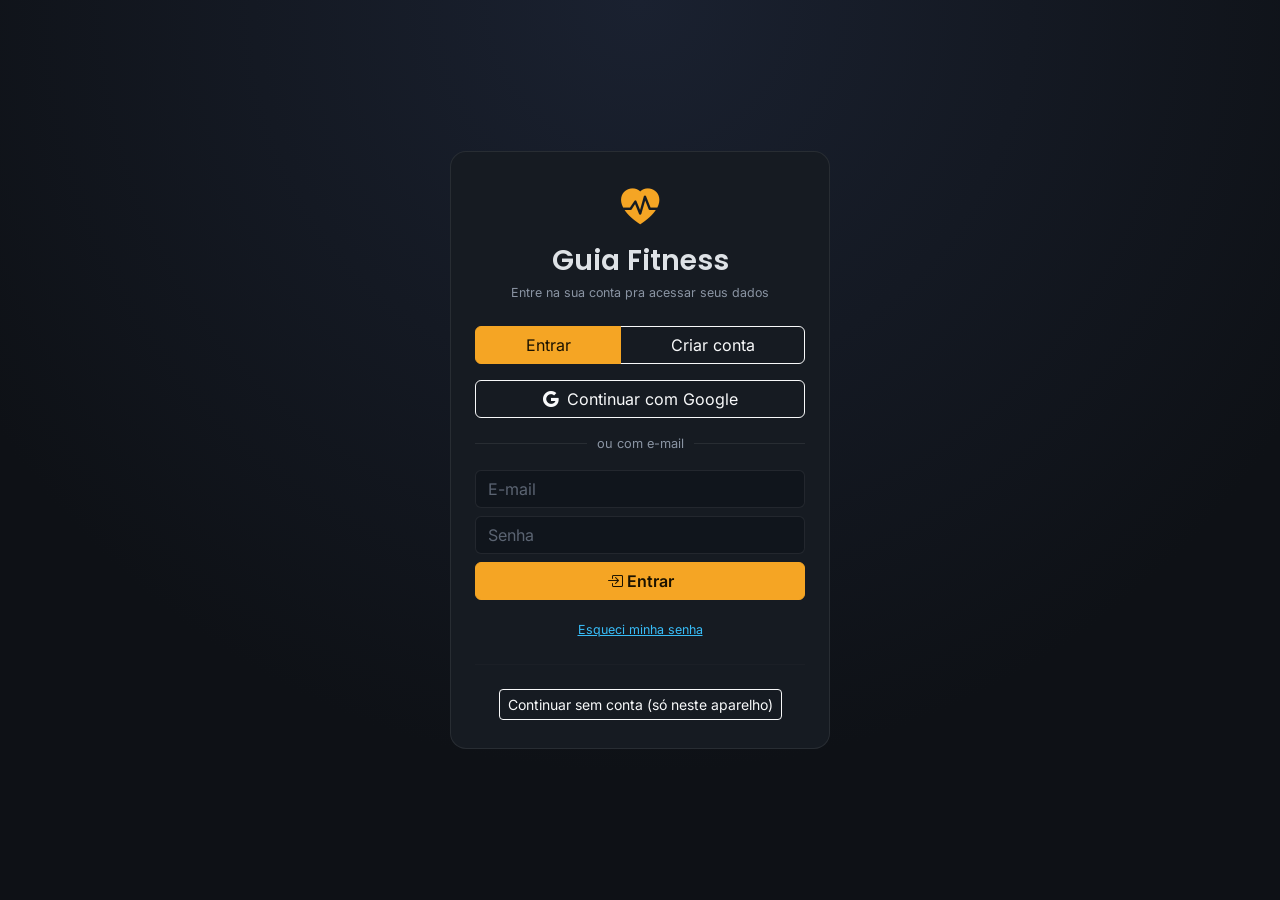
==== index.html @ 59a3495d "update" ====
<!DOCTYPE html>
<html lang="pt-BR" data-bs-theme="dark">
<head>
<meta charset="UTF-8">
<meta name="viewport" content="width=device-width, initial-scale=1.0">
<title>Guia Fitness</title>

<!-- PWA: permite instalar como app no celular (Adicionar à Tela de Início) -->
<link rel="manifest" href="[data-uri]">
<link rel="icon" href="[data-uri]">
<link rel="apple-touch-icon" href="[data-uri]">
<meta name="theme-color" content="#0E1116">
<meta name="apple-mobile-web-app-capable" content="yes">
<meta name="mobile-web-app-capable" content="yes">
<meta name="apple-mobile-web-app-status-bar-style" content="black-translucent">
<meta name="apple-mobile-web-app-title" content="Guia Fitness">

<link href="css/bootstrap.min.css" rel="stylesheet">
<link href="css/bootstrap-icons.min.css" rel="stylesheet">
<link href="css/fonts.css" rel="stylesheet">

<style>
  :root{
    --accent: #F5A524;
    --accent-2: #22C55E;
    --accent-3: #38BDF8;
    --accent-4: #C084FC;
    --bg-deep: #0E1116;
    --bg-panel: #161B22;
    --bg-card: #1B222B;
    --line: rgba(255,255,255,0.08);
  }
  body{
    background:
      radial-gradient(ellipse 900px 500px at 15% -10%, rgba(245,165,36,0.10), transparent 60%),
      radial-gradient(ellipse 900px 500px at 100% 0%, rgba(56,189,248,0.08), transparent 55%),
      var(--bg-deep);
    font-family:'Inter', system-ui, sans-serif;
    min-height:100vh;
    padding-bottom:60px;
  }
  h1,h2,h3,h4,.brand,.stat-num{
    font-family:'Poppins', system-ui, sans-serif;
  }
  .navbar-fit{
    background:rgba(14,17,22,0.85);
    backdrop-filter:blur(10px);
    border-bottom:1px solid var(--line);
  }
  .brand{
    font-weight:800;
    letter-spacing:0.3px;
    font-size:1.25rem;
  }
  .brand .bi{ color:var(--accent); }
  .greet{
    font-size:0.85rem;
    color:#9aa4b2;
  }
  .greet strong{ color:#fff; }
  .navbar-tools .btn{ font-size:0.78rem; padding:6px 10px; }

  .nav-pills .nav-link{
    color:#9aa4b2;
    font-weight:600;
    font-size:0.9rem;
    border-radius:10px;
    padding:10px 16px;
    display:flex;
    align-items:center;
    gap:8px;
  }
  .nav-pills .nav-link .bi{ font-size:1.05rem; }
  .nav-pills .nav-link.active{
    background:var(--accent);
    color:#1a1200;
  }
  .nav-pills{ gap:6px; flex-wrap:nowrap; overflow-x:auto; }

  #mainMenu{
    background:var(--bg-panel);
    border-right:1px solid var(--line);
    width:260px;
  }
  #mainMenu .nav-pills{ flex-wrap:wrap; overflow-x:visible; }
  #mainMenu .offcanvas-title{ font-family:'Poppins', system-ui, sans-serif; }

  .menu-toggle-btn{
    border-radius:10px;
    font-weight:600;
    transition:background 0.15s ease, border-color 0.15s ease;
  }
  .menu-toggle-btn:hover, .menu-toggle-btn:focus{
    background:rgba(245,165,36,0.12);
    border-color:var(--accent);
    color:var(--accent);
  }
  .menu-toggle-btn #menuToggleLabel{
    font-family:'Poppins', system-ui, sans-serif;
  }

  .panel{
    background:var(--bg-panel);
    border:1px solid var(--line);
    border-radius:16px;
    padding:24px;
  }
  .stat-card{
    background:var(--bg-card);
    border:1px solid var(--line);
    border-radius:14px;
    padding:18px;
    height:100%;
  }
  .stat-label{
    font-size:0.72rem;
    text-transform:uppercase;
    letter-spacing:0.08em;
    color:#8a94a3;
    margin-bottom:6px;
  }
  .stat-num{
    font-size:1.9rem;
    font-weight:800;
    line-height:1;
  }
  .stat-sub{
    font-size:0.78rem;
    color:#8a94a3;
    margin-top:6px;
  }
  .accent-1{ color:var(--accent); }
  .accent-2{ color:var(--accent-2); }
  .accent-3{ color:var(--accent-3); }
  .accent-4{ color:var(--accent-4); }

  .form-control, .form-select{
    background:#10151c;
    border:1px solid var(--line);
    color:#fff;
  }
  .form-control:focus, .form-select:focus{
    background:#10151c;
    color:#fff;
    border-color:var(--accent);
    box-shadow:0 0 0 0.2rem rgba(245,165,36,0.18);
  }
  .form-control::placeholder{ color:#5b6472; }
  .form-label{ font-size:0.82rem; color:#b8c0cc; font-weight:600; }

  .btn-accent{
    background:var(--accent);
    border-color:var(--accent);
    color:#1a1200;
    font-weight:700;
  }
  .btn-accent:hover{ background:#e0961c; border-color:#e0961c; color:#1a1200; }

  .ex-item{
    background:var(--bg-card);
    border:1px solid var(--line);
    border-radius:12px;
    padding:14px 16px;
    margin-bottom:10px;
    display:flex;
    align-items:center;
    gap:14px;
    flex-wrap:wrap;
  }
  .ex-item.status-feito{ border-color: rgba(34,197,94,0.5); }
  .ex-item.status-pulado{ opacity:0.55; }
  .ex-item .ex-name{ font-weight:700; }
  .ex-item .ex-name.done{ text-decoration:line-through; color:#8a94a3; }
  .ex-badges .badge{ font-weight:600; margin-right:4px; }
  .ex-actions .btn{ padding:5px 9px; font-size:0.85rem; }
  .drag-handle{
    cursor:grab;
    color:#5b6472;
    font-size:1.2rem;
    padding:4px 6px;
    touch-action:none;
  }
  .drag-handle:active{ cursor:grabbing; }
  .ex-item.sortable-ghost{ opacity:0.35; }
  .ex-item.sortable-chosen{ border-color:var(--accent-3); }

  .badge-series{ background:rgba(255,255,255,0.08); color:#e5e9ef; border:1px solid rgba(255,255,255,0.15); }
  .badge-met{ background:rgba(245,165,36,0.18); color:var(--accent); border:1px solid rgba(245,165,36,0.4); }
  .badge-rest{ background:rgba(56,189,248,0.14); color:var(--accent-3); border:1px solid rgba(56,189,248,0.35); }
  .badge-dur{ background:rgba(148,163,184,0.14); color:#cbd5e1; border:1px solid rgba(148,163,184,0.3); }
  .badge-kcal{ background:rgba(192,132,252,0.14); color:var(--accent-4); border:1px solid rgba(192,132,252,0.35); }

  .water-glass{
    width:34px; height:44px;
    border:2px solid rgba(56,189,248,0.5);
    border-radius:0 0 8px 8px;
    display:inline-flex;
    align-items:flex-end;
    overflow:hidden;
    margin:3px;
    background:rgba(56,189,248,0.05);
  }
  .water-glass.filled{ background: var(--accent-3); border-color: var(--accent-3); }

  .empty-state{
    text-align:center;
    padding:36px 12px;
    color:#6b7480;
    border:1px dashed var(--line);
    border-radius:12px;
  }
  .empty-state .bi{ font-size:1.8rem; display:block; margin-bottom:8px; }

  #toast-area{ position:fixed; bottom:18px; right:18px; z-index:1080; }

  .day-tabs{ gap:6px; flex-wrap:wrap; }
  .day-tab-btn{
    font-family:'Inter', sans-serif;
    font-size:0.82rem;
    font-weight:600;
    color:#9aa4b2;
    background:var(--bg-card);
    border:1px solid var(--line);
    border-radius:10px;
    padding:8px 14px;
    cursor:pointer;
  }
  .day-tab-btn.active{
    background:var(--accent-3);
    border-color:var(--accent-3);
    color:#04202c;
  }
  .day-tab-btn.is-today:not(.active){
    border-color:var(--accent);
    color:var(--accent);
  }
  .today-banner{
    background:linear-gradient(90deg, rgba(245,165,36,0.14), rgba(56,189,248,0.08));
    border:1px solid rgba(245,165,36,0.35);
    border-radius:14px;
    padding:16px 20px;
    margin-bottom:20px;
  }

  .meal-card{
    background:var(--bg-card);
    border:1px solid var(--line);
    border-radius:14px;
    padding:16px 18px;
    margin-bottom:16px;
  }
  .meal-card h6{ font-weight:700; display:flex; align-items:center; gap:8px; }
  .food-row{
    display:flex;
    align-items:center;
    gap:10px;
    padding:8px 0;
    border-bottom:1px dashed var(--line);
  }
  .food-row:last-child{ border-bottom:none; }
  .food-row .food-name{ font-weight:600; }
  .food-row .food-name.done{ text-decoration:line-through; color:#8a94a3; }
  .food-row .form-check-input{ width:1.2em; height:1.2em; }

  .ia-item-row{
    display:flex;
    align-items:center;
    gap:8px;
    padding:8px 0;
    border-bottom:1px dashed var(--line);
    flex-wrap:wrap;
  }
  .ia-item-row:last-child{ border-bottom:none; }
  .ia-item-row .form-control{ font-size:0.85rem; }

  #restModal .modal-content{
    background:var(--bg-panel);
    border:1px solid var(--line);
    color:#fff;
  }
  .rest-count{
    font-family:'Poppins', sans-serif;
    font-weight:800;
    font-size:4rem;
    color:var(--accent-3);
    line-height:1;
  }
  .rest-ring-wrap{ position:relative; width:180px; height:180px; margin:0 auto; }

  ::-webkit-scrollbar{ height:6px; width:6px; }
  ::-webkit-scrollbar-thumb{ background:#333c47; border-radius:3px; }

  @media (max-width:576px){
    .stat-num{ font-size:1.5rem; }
    .panel{ padding:16px; }
    .rest-count{ font-size:3rem; }
    .greet{ font-size:0.78rem; }
    .navbar-tools .btn{ padding:6px 8px; }
    .food-row{ flex-wrap:wrap; }
    .food-row .badge{ order:3; }
    #inpProtocolo{ font-size:0.9rem; }
  }

  .auth-screen{
    position:fixed;
    inset:0;
    z-index:2000;
    background:radial-gradient(circle at 50% 0%, #1a2130 0%, var(--bg-deep) 70%);
    display:flex;
    align-items:center;
    justify-content:center;
    padding:20px;
    overflow-y:auto;
  }
  .auth-card{
    width:100%;
    max-width:380px;
    background:var(--bg-panel);
    border:1px solid var(--line);
    border-radius:16px;
    padding:28px 24px;
  }
  .auth-logo{
    font-size:2.4rem;
    color:var(--accent);
    margin-bottom:6px;
  }
  .auth-divider{
    display:flex;
    align-items:center;
    text-align:center;
    color:#8a94a3;
    font-size:0.8rem;
  }
  .auth-divider::before, .auth-divider::after{
    content:"";
    flex:1;
    border-bottom:1px solid var(--line);
  }
  .auth-divider span{ padding:0 10px; }
  #authTabLogin.active, #authTabCadastro.active{
    background:var(--accent);
    border-color:var(--accent);
    color:#1a1200;
  }

  .bottom-nav{
    position:fixed;
    left:0; right:0; bottom:0;
    z-index:1900;
    display:flex;
    background:var(--bg-panel);
    border-top:1px solid var(--line);
    padding:8px 4px calc(16px + env(safe-area-inset-bottom));
    pointer-events:auto;
  }
  .bottom-nav-btn{
    flex:1;
    display:flex;
    flex-direction:column;
    align-items:center;
    gap:2px;
    background:none;
    border:none;
    color:#8a94a3;
    font-size:0.68rem;
    padding:8px 2px;
    border-radius:10px;
    touch-action:manipulation;
    -webkit-tap-highlight-color:rgba(245,165,36,0.3);
    min-height:44px;
  }
  .bottom-nav-btn i{ font-size:1.25rem; }
  .bottom-nav-btn.active{ color:var(--accent); }
  body{ padding-bottom:0; }
  @media (max-width:767.98px){
    body{ padding-bottom:78px; }
  }

  .dash-clickable{ transition:transform 0.1s ease, border-color 0.15s ease; }
  .dash-clickable:hover, .dash-clickable:active{
    border-color:var(--accent);
    transform:translateY(-2px);
  }
</style>
</head>
<body>

<!-- TELA DE LOGIN / CADASTRO -->
<div id="authScreen" class="auth-screen d-none">
  <div class="auth-card">
    <div class="text-center mb-4">
      <div class="auth-logo"><i class="bi bi-heart-pulse-fill"></i></div>
      <h3 class="mb-0">Guia Fitness</h3>
      <div class="stat-sub" id="authSubtitle">Entre na sua conta pra acessar seus dados</div>
    </div>

    <div class="btn-group w-100 mb-3" role="group">
      <button type="button" class="btn btn-outline-light active" id="authTabLogin">Entrar</button>
      <button type="button" class="btn btn-outline-light" id="authTabCadastro">Criar conta</button>
    </div>

    <button class="btn btn-outline-light w-100 mb-3 d-flex align-items-center justify-content-center gap-2" id="authGoogleBtn">
      <i class="bi bi-google"></i> Continuar com Google
    </button>
    <div class="auth-divider mb-3"><span>ou com e-mail</span></div>

    <form id="authForm">
      <div class="mb-2">
        <input type="email" class="form-control" id="authEmail" placeholder="E-mail" required autocomplete="email">
      </div>
      <div class="mb-2">
        <input type="password" class="form-control" id="authSenha" placeholder="Senha" required autocomplete="current-password" minlength="6">
      </div>
      <div class="mb-2 d-none" id="authConfirmarSenhaBox">
        <input type="password" class="form-control" id="authSenhaConfirmar" placeholder="Confirmar senha" autocomplete="new-password" minlength="6">
      </div>
      <div id="authError" class="text-danger stat-sub mb-2 d-none"></div>
      <button type="submit" class="btn btn-accent w-100" id="authSubmitBtn"><i class="bi bi-box-arrow-in-right"></i> Entrar</button>
    </form>
    <div class="text-center mt-3">
      <a href="#" id="authEsqueciSenha" class="stat-sub accent-3">Esqueci minha senha</a>
    </div>

    <hr style="border-color:var(--line);" class="my-4">
    <div class="text-center">
      <button class="btn btn-sm btn-outline-light" id="authContinuarSemConta">Continuar sem conta (só neste aparelho)</button>
    </div>
  </div>
</div>

<nav class="navbar navbar-fit sticky-top">
  <div class="container-fluid px-3 px-md-4 d-flex flex-wrap align-items-center gap-2">
    <button class="btn btn-sm btn-outline-light menu-toggle-btn d-flex align-items-center gap-2" type="button" data-bs-toggle="offcanvas" data-bs-target="#mainMenu" aria-controls="mainMenu" title="Abrir menu — trocar de seção">
      <i class="bi bi-list" style="font-size:1.2rem;"></i>
      <span id="menuToggleLabel">Início</span>
      <i class="bi bi-chevron-down" style="font-size:0.7rem;"></i>
    </button>
    <span class="brand"><i class="bi bi-heart-pulse-fill"></i> Guia Fitness</span>
    <span class="greet flex-grow-1" id="greetBox">defina seu nome na aba Perfil</span>
    <div class="navbar-tools d-flex gap-2">
      <button class="btn btn-sm btn-accent d-none" id="btnInstall" title="Instalar como app"><i class="bi bi-phone"></i> Instalar app</button>
    </div>
  </div>
</nav>

<div class="offcanvas offcanvas-start" tabindex="-1" id="mainMenu" aria-labelledby="mainMenuLabel">
  <div class="offcanvas-header">
    <h5 class="offcanvas-title" id="mainMenuLabel"><i class="bi bi-heart-pulse-fill"></i> Guia Fitness</h5>
    <button type="button" class="btn-close btn-close-white" data-bs-dismiss="offcanvas" aria-label="Fechar"></button>
  </div>
  <div class="offcanvas-body">
    <ul class="nav nav-pills flex-column gap-2" id="mainTabs" role="tablist">
      <li class="nav-item" role="presentation">
        <button class="nav-link active w-100 text-start" id="tab-inicio-btn" data-bs-toggle="pill" data-bs-target="#tab-inicio" type="button"><i class="bi bi-house-door-fill"></i> Início</button>
      </li>
      <li class="nav-item" role="presentation">
        <button class="nav-link w-100 text-start" id="tab-perfil-btn" data-bs-toggle="pill" data-bs-target="#tab-perfil" type="button"><i class="bi bi-person-circle"></i> Perfil</button>
      </li>
      <li class="nav-item" role="presentation">
        <button class="nav-link w-100 text-start" id="tab-peso-btn" data-bs-toggle="pill" data-bs-target="#tab-peso" type="button"><i class="bi bi-graph-up-arrow"></i> Peso &amp; IMC</button>
      </li>
      <li class="nav-item" role="presentation">
        <button class="nav-link w-100 text-start" id="tab-ex-btn" data-bs-toggle="pill" data-bs-target="#tab-ex" type="button"><i class="bi bi-lightning-charge-fill"></i> Exercícios</button>
      </li>
      <li class="nav-item" role="presentation">
        <button class="nav-link w-100 text-start" id="tab-biblioteca-btn" data-bs-toggle="pill" data-bs-target="#tab-biblioteca" type="button"><i class="bi bi-collection-play-fill"></i> Biblioteca</button>
      </li>
      <li class="nav-item" role="presentation">
        <button class="nav-link w-100 text-start" id="tab-dieta-btn" data-bs-toggle="pill" data-bs-target="#tab-dieta" type="button"><i class="bi bi-egg-fried"></i> Alimentação</button>
      </li>
      <li class="nav-item" role="presentation">
        <button class="nav-link w-100 text-start" id="tab-agua-btn" data-bs-toggle="pill" data-bs-target="#tab-agua" type="button"><i class="bi bi-droplet-fill"></i> Água</button>
      </li>
    </ul>
    <div id="offcanvasAuthFooter" class="mt-4 pt-3" style="border-top:1px solid var(--line);"></div>
  </div>
</div>

<div class="container py-4">

  <div class="tab-content">

    <!-- INÍCIO / DASHBOARD -->
    <div class="tab-pane fade show active" id="tab-inicio" role="tabpanel">
      <div class="panel mb-4">
        <h4 class="mb-1" id="dashGreeting">Bem-vindo!</h4>
        <div class="stat-sub" id="dashDateLabel"></div>
      </div>

      <div class="row g-3 mb-4">
        <div class="col-6 col-md-3">
          <div class="stat-card dash-clickable" data-goto="tab-ex-btn" style="cursor:pointer;">
            <div class="stat-label"><i class="bi bi-lightning-charge-fill"></i> Treino hoje</div>
            <div class="stat-num accent-1" id="dashTreinoNum">0/0</div>
            <div class="stat-sub" id="dashTreinoSub">sem treino hoje</div>
          </div>
        </div>
        <div class="col-6 col-md-3">
          <div class="stat-card dash-clickable" data-goto="tab-dieta-btn" style="cursor:pointer;">
            <div class="stat-label"><i class="bi bi-egg-fried"></i> Calorias</div>
            <div class="stat-num accent-2" id="dashKcalNum">0</div>
            <div class="stat-sub" id="dashKcalSub">de --</div>
          </div>
        </div>
        <div class="col-6 col-md-3">
          <div class="stat-card dash-clickable" data-goto="tab-agua-btn" style="cursor:pointer;">
            <div class="stat-label"><i class="bi bi-droplet-fill"></i> Água</div>
            <div class="stat-num accent-3" id="dashAguaNum">0</div>
            <div class="stat-sub" id="dashAguaSub">de -- ml</div>
          </div>
        </div>
        <div class="col-6 col-md-3">
          <div class="stat-card dash-clickable" data-goto="tab-peso-btn" style="cursor:pointer;">
            <div class="stat-label"><i class="bi bi-graph-up-arrow"></i> Peso atual</div>
            <div class="stat-num accent-4" id="dashPesoNum">--</div>
            <div class="stat-sub" id="dashPesoSub">sem registros</div>
          </div>
        </div>
      </div>

      <div class="panel mb-4">
        <div class="d-flex align-items-center gap-3">
          <div class="stat-num accent-1" id="dashStreakNum" style="font-size:2.6rem;"><i class="bi bi-fire"></i> 0</div>
          <div class="stat-sub" id="dashStreakSub">dias seguidos treinando</div>
        </div>
      </div>

      <div class="panel mb-4">
        <h5 class="mb-3"><i class="bi bi-graph-up accent-4"></i> Evolução do peso</h5>
        <div id="dashWeightChart"></div>
      </div>

      <div class="panel mb-4">
        <div class="d-flex justify-content-between align-items-center mb-3">
          <h5 class="mb-0"><i class="bi bi-list-check accent-3"></i> Treino de hoje</h5>
          <span class="stat-sub" id="dashTreinoDiaLabel"></span>
        </div>
        <div id="dashTreinoList"></div>
      </div>
    </div>

    <!-- PERFIL -->
    <div class="tab-pane fade" id="tab-perfil" role="tabpanel">
      <div class="panel">
        <h4 class="mb-3"><i class="bi bi-person-circle accent-1"></i> Meu perfil</h4>
        <form id="perfilForm" class="row g-3">
          <div class="col-md-6">
            <label class="form-label">Nome</label>
            <input type="text" class="form-control" id="inpNome" placeholder="Seu nome">
          </div>
          <div class="col-md-3">
            <label class="form-label">Altura (cm)</label>
            <input type="number" class="form-control" id="inpAltura" placeholder="Ex: 175" min="100" max="250">
          </div>
          <div class="col-md-3">
            <label class="form-label">Idade (opcional)</label>
            <input type="number" class="form-control" id="inpIdade" placeholder="Ex: 30" min="10" max="100">
          </div>
          <div class="col-12">
            <button type="submit" class="btn btn-accent"><i class="bi bi-check2"></i> Salvar perfil</button>
          </div>
        </form>
        <hr style="border-color:var(--line);" class="my-4">
        <div class="d-flex align-items-start gap-2">
          <i class="bi bi-info-circle accent-3 mt-1"></i>
          <div class="stat-sub mb-0">
            Seus dados agora ficam salvos no armazenamento local <strong>deste navegador/celular</strong>, sem depender do Claude — funciona mesmo offline. Importante: isso só funciona quando você abre o arquivo <strong>baixado</strong> diretamente (ou instalado na tela inicial) — dentro do preview do Claude o navegador bloqueia esse tipo de armazenamento. Também é por navegador/app: se limpar os dados do navegador, trocar de celular ou abrir em outro app, os dados não acompanham — <strong>entre com sua conta Google</strong> logo abaixo pra manter seus dados salvos com segurança e acessíveis em qualquer aparelho.
          </div>
        </div>
        <hr style="border-color:var(--line);" class="my-4">
        <h5 class="mb-2"><i class="bi bi-cloud-check accent-3"></i> Sincronização na nuvem (Google)</h5>
        <div class="stat-sub mb-3">Conecte sua conta Google pra salvar seus dados na nuvem e acessá-los de qualquer aparelho, automaticamente.</div>
        <div id="cloudConfigBox"></div>
      </div>
    </div>

    <!-- PESO & IMC -->
    <div class="tab-pane fade" id="tab-peso" role="tabpanel">
      <div class="row g-3 mb-4">
        <div class="col-6 col-md-3">
          <div class="stat-card">
            <div class="stat-label"><i class="bi bi-speedometer2"></i> Peso atual</div>
            <div class="stat-num accent-1" id="statPesoAtual">--</div>
            <div class="stat-sub">kg</div>
          </div>
        </div>
        <div class="col-6 col-md-3">
          <div class="stat-card">
            <div class="stat-label"><i class="bi bi-bar-chart-line"></i> Média semanal</div>
            <div class="stat-num accent-3" id="statMedia">--</div>
            <div class="stat-sub">kg (últimos 7 registros)</div>
          </div>
        </div>
        <div class="col-6 col-md-3">
          <div class="stat-card">
            <div class="stat-label"><i class="bi bi-rulers"></i> IMC</div>
            <div class="stat-num accent-2" id="statImc">--</div>
            <div class="stat-sub" id="statImcClass">cadastre altura e peso</div>
          </div>
        </div>
        <div class="col-6 col-md-3">
          <div class="stat-card">
            <div class="stat-label"><i class="bi bi-arrow-down-up"></i> Variação</div>
            <div class="stat-num" id="statVar">--</div>
            <div class="stat-sub">desde o 1º registro</div>
          </div>
        </div>
      </div>

      <div class="panel mb-4">
        <h5 class="mb-3"><i class="bi bi-plus-circle accent-1"></i> Registrar peso</h5>
        <form id="pesoForm" class="row g-3 align-items-end">
          <div class="col-md-4">
            <label class="form-label">Data</label>
            <input type="date" class="form-control" id="inpDataPeso">
          </div>
          <div class="col-md-4">
            <label class="form-label">Peso (kg)</label>
            <input type="number" step="0.1" class="form-control" id="inpPeso" placeholder="Ex: 78.5" min="20" max="300">
          </div>
          <div class="col-md-4">
            <button type="submit" class="btn btn-accent w-100"><i class="bi bi-check2"></i> Adicionar registro</button>
          </div>
        </form>
      </div>

      <div class="panel">
        <h5 class="mb-3"><i class="bi bi-list-ul accent-3"></i> Histórico de pesagens</h5>
        <div id="pesoList"></div>
      </div>
    </div>

    <!-- EXERCÍCIOS -->
    <div class="tab-pane fade" id="tab-ex" role="tabpanel">

      <div class="today-banner">
        <div class="d-flex justify-content-between align-items-center flex-wrap gap-2">
          <div>
            <div class="stat-label mb-1"><i class="bi bi-calendar-check accent-1"></i> Treino de hoje</div>
            <div class="stat-num" id="hojeDiaNome" style="font-size:1.4rem;">--</div>
          </div>
          <div class="row g-3 text-center">
            <div class="col-auto">
              <div class="stat-num accent-2" id="statFeitos" style="font-size:1.4rem;">0</div>
              <div class="stat-sub">feitos</div>
            </div>
            <div class="col-auto">
              <div class="stat-num" id="statPulados" style="font-size:1.4rem;">0</div>
              <div class="stat-sub">pulados</div>
            </div>
            <div class="col-auto">
              <div class="stat-num accent-1" id="statCalTotal" style="font-size:1.4rem;">0</div>
              <div class="stat-sub">kcal hoje</div>
            </div>
            <div class="col-auto">
              <div class="stat-num accent-3" id="statCalMedia" style="font-size:1.4rem;">0</div>
              <div class="stat-sub">média kcal</div>
            </div>
          </div>
        </div>
      </div>

      <div class="panel mb-4">
        <div class="d-flex justify-content-between align-items-center mb-3 flex-wrap gap-2">
          <h5 class="mb-0"><i class="bi bi-calendar-week accent-3"></i> Plano semanal</h5>
          <div class="day-tabs d-flex" id="dayTabs"></div>
        </div>

        <div class="stat-sub mb-3"><i class="bi bi-arrows-move"></i> arraste pelo ícone <i class="bi bi-grip-vertical"></i> para reordenar os exercícios</div>

        <div id="exList"></div>

        <button type="button" class="btn btn-accent w-100 mt-2" id="btnAbrirAddEx"><i class="bi bi-plus-lg"></i> Adicionar exercício</button>
      </div>
    </div>

    <!-- BIBLIOTECA DE EXERCÍCIOS -->
    <div class="tab-pane fade" id="tab-biblioteca" role="tabpanel">
      <div class="panel mb-4">
        <h5 class="mb-3"><i class="bi bi-play-circle-fill accent-3"></i> Exercícios do seu plano (com vídeo)</h5>
        <div class="row g-2 mb-3">
          <div class="col-md-6">
            <input type="text" class="form-control" id="inpBibliotecaBusca" placeholder="Buscar exercício por nome...">
          </div>
          <div class="col-md-6">
            <select class="form-select" id="inpBibliotecaCategoria">
              <option value="">Todas as categorias</option>
            </select>
          </div>
        </div>
        <div id="bibliotecaList"></div>
      </div>

      <div class="panel mb-4">
        <div class="d-flex justify-content-between align-items-center mb-2 flex-wrap gap-2">
          <h5 class="mb-0"><i class="bi bi-collection-play-fill accent-3"></i> Biblioteca completa</h5>
          <span class="stat-sub" id="exLibCountLabel"></span>
        </div>
        <div class="stat-sub mb-3">Mais de 800 exercícios (Free Exercise DB) — nomes traduzidos automaticamente, com imagens do movimento.</div>
        <div class="row g-2 mb-3">
          <div class="col-md-4">
            <input type="text" class="form-control" id="inpExLibBusca" placeholder="Buscar por nome...">
          </div>
          <div class="col-md-3">
            <select class="form-select" id="inpExLibMusculo"><option value="">Grupo muscular</option></select>
          </div>
          <div class="col-md-3">
            <select class="form-select" id="inpExLibEquipamento"><option value="">Equipamento</option></select>
          </div>
          <div class="col-md-2">
            <select class="form-select" id="inpExLibNivel"><option value="">Nível</option></select>
          </div>
        </div>
        <div id="exLibLoading" class="stat-sub"><i class="bi bi-hourglass-split"></i> Carregando biblioteca...</div>
        <div id="exLibGrid" class="row g-3"></div>
        <div class="text-center mt-3">
          <button class="btn btn-outline-light d-none" id="btnExLibCarregarMais">Carregar mais</button>
        </div>
      </div>
    </div>

    <!-- ALIMENTAÇÃO -->
    <div class="tab-pane fade" id="tab-dieta" role="tabpanel">

      <div class="row g-3 mb-4">
        <div class="col-6 col-md-3">
          <div class="stat-card">
            <div class="stat-label"><i class="bi bi-bullseye"></i> Meta diária</div>
            <div class="stat-num accent-1" id="statMetaKcal">--</div>
            <div class="stat-sub mb-2">kcal</div>
            <div class="d-flex gap-1">
              <input type="number" class="form-control form-control-sm" id="inpMetaKcal" placeholder="kcal" min="800" max="6000">
              <button class="btn btn-sm btn-accent" id="btnSalvarMeta" title="Salvar meta"><i class="bi bi-check2"></i></button>
            </div>
          </div>
        </div>
        <div class="col-6 col-md-3">
          <div class="stat-card">
            <div class="stat-label"><i class="bi bi-check2-circle"></i> Consumido</div>
            <div class="stat-num accent-2" id="statConsumidoKcal">0</div>
            <div class="stat-sub">kcal hoje</div>
          </div>
        </div>
        <div class="col-6 col-md-3">
          <div class="stat-card">
            <div class="stat-label"><i class="bi bi-dash-circle"></i> Restante</div>
            <div class="stat-num accent-3" id="statRestanteKcal">--</div>
            <div class="stat-sub">kcal</div>
          </div>
        </div>
        <div class="col-6 col-md-3">
          <div class="stat-card">
            <div class="stat-label"><i class="bi bi-pie-chart"></i> Progresso</div>
            <div class="stat-num accent-4" id="statPctKcal">0%</div>
            <div class="progress mt-2" style="height:8px;">
              <div class="progress-bar" id="dietaProgress" style="width:0%; background:var(--accent-4);"></div>
            </div>
          </div>
        </div>
      </div>

      <div class="panel mb-4">
        <div class="d-flex justify-content-between align-items-center mb-2">
          <h5 class="mb-0"><i class="bi bi-journal-text accent-4"></i> Meu protocolo alimentar</h5>
          <button class="btn btn-sm btn-accent" id="btnSalvarProtocolo"><i class="bi bi-check2"></i> Salvar</button>
        </div>
        <div class="stat-sub mb-2">cole aqui o protocolo completo que você segue — regras, horários, suplementos, observações — pra ter sempre à mão como guia</div>
        <textarea class="form-control" id="inpProtocolo" rows="6" placeholder="Ex: Jejum até 10h. Café: ovos + aveia. Almoço: proteína + carboidrato + salada à vontade. Suplementos: whey pós-treino, creatina 5g ao acordar. Evitar açúcar e frituras..."></textarea>
      </div>

      <div class="panel mb-4 d-flex justify-content-end">
        <button class="btn btn-outline-light btn-sm" id="btnResetDieta"><i class="bi bi-arrow-repeat"></i> Reiniciar consumo de hoje</button>
      </div>

      <div class="panel mb-4">
        <div class="d-flex justify-content-between align-items-center mb-2">
          <h5 class="mb-0"><i class="bi bi-stars accent-2"></i> Diga o que comeu</h5>
        </div>
        <div class="stat-sub mb-2">descreva em texto livre o que você comeu, e a IA estima os alimentos e calorias pra você</div>

        <div id="iaConfigBox" class="mb-3"></div>

        <div id="iaFormBox" class="d-none">
          <div class="row g-2 align-items-end mb-2">
            <div class="col-md-3">
              <label class="form-label">Refeição</label>
              <select class="form-select" id="inpIaRefeicao"></select>
            </div>
            <div class="col-md-7">
              <label class="form-label">O que você comeu?</label>
              <input type="text" class="form-control" id="inpIaDescricao" placeholder="Ex: 2 ovos mexidos, uma banana e um copo de leite">
            </div>
            <div class="col-md-2">
              <button class="btn btn-accent w-100" id="btnEstimarIA"><i class="bi bi-magic"></i> Estimar</button>
            </div>
          </div>
          <div id="iaLoading" class="stat-sub d-none"><i class="bi bi-hourglass-split"></i> Calculando com IA...</div>
          <div id="iaPreview" class="d-none">
            <div class="stat-sub mb-2"><i class="bi bi-info-circle"></i> Estimativa gerada por IA — os valores podem não ser exatos, revise antes de confirmar.</div>
            <div id="iaPreviewList" class="mb-2"></div>
            <div class="d-flex gap-2">
              <button class="btn btn-accent" id="btnConfirmarIA"><i class="bi bi-check2-all"></i> Adicionar itens</button>
              <button class="btn btn-outline-light" id="btnCancelarIA">Cancelar</button>
            </div>
          </div>
        </div>
      </div>

      <div class="panel mb-4">
        <h5 class="mb-3"><i class="bi bi-plus-circle accent-1"></i> Adicionar alimento</h5>
        <form id="foodForm" class="row g-2 align-items-end">
          <div class="col-md-3">
            <label class="form-label">Refeição</label>
            <select class="form-select" id="inpFoodRefeicao"></select>
          </div>
          <div class="col-md-3">
            <label class="form-label">Alimento</label>
            <input type="text" class="form-control" id="inpFoodNome" placeholder="Ex: Peito de frango" required>
          </div>
          <div class="col-md-3">
            <label class="form-label">Quantidade</label>
            <input type="text" class="form-control" id="inpFoodQtd" placeholder="Ex: 150g">
          </div>
          <div class="col-md-2">
            <label class="form-label">Kcal</label>
            <input type="number" class="form-control" id="inpFoodKcal" placeholder="Ex: 250" min="0">
          </div>
          <div class="col-md-1">
            <button type="submit" class="btn btn-accent w-100"><i class="bi bi-plus-lg"></i></button>
          </div>
        </form>
      </div>

      <div id="mealsList"></div>
    </div>

    <!-- ÁGUA -->
    <div class="tab-pane fade" id="tab-agua" role="tabpanel">
      <div class="panel">
        <div class="row g-4 align-items-center">
          <div class="col-md-5 text-center">
            <div class="stat-label mb-2"><i class="bi bi-droplet-half"></i> Meta diária</div>
            <div class="stat-num accent-3" style="font-size:2.6rem;" id="statAguaMeta">--</div>
            <div class="stat-sub mb-3" id="aguaMetaOrigemTexto">ml recomendados (35ml x seu peso)</div>
            <div class="d-flex justify-content-center gap-2 mb-3 flex-wrap">
              <input type="number" class="form-control form-control-sm" id="inpAguaMeta" placeholder="Meta em ml" min="200" max="10000" style="max-width:140px;">
              <button class="btn btn-sm btn-accent" id="btnSalvarAguaMeta"><i class="bi bi-check2"></i> Salvar</button>
              <button class="btn btn-sm btn-outline-light" id="btnAutoAguaMeta"><i class="bi bi-arrow-repeat"></i> Automático</button>
            </div>
            <div class="progress mb-2" style="height:14px;">
              <div class="progress-bar" id="aguaProgress" role="progressbar" style="width:0%; background:var(--accent-3);"></div>
            </div>
            <div class="stat-sub" id="aguaAtualTexto">0 ml consumidos</div>
          </div>
          <div class="col-md-7">
            <div class="d-flex justify-content-center flex-wrap mb-3" id="aguaGlasses"></div>
            <div class="d-flex justify-content-center gap-2">
              <button class="btn btn-outline-light" id="btnAguaMenos"><i class="bi bi-dash-lg"></i> copo</button>
              <button class="btn btn-accent" id="btnAguaMais"><i class="bi bi-plus-lg"></i> copo (250ml)</button>
            </div>
            <div class="text-center mt-3">
              <button class="btn btn-sm btn-outline-secondary" id="btnAguaReset">reiniciar dia</button>
            </div>
          </div>
        </div>
      </div>
    </div>

  </div>
</div>

<!-- MODAL DE DESCANSO -->
<div class="modal fade" id="restModal" tabindex="-1" data-bs-backdrop="static" data-bs-keyboard="false">
  <div class="modal-dialog modal-dialog-centered">
    <div class="modal-content text-center p-4">
      <div class="stat-label mb-2"><i class="bi bi-hourglass-split accent-3"></i> Descanso</div>
      <div id="restExName" class="fw-bold mb-3"></div>
      <div class="rest-count mb-3" id="restCount">60</div>
      <div class="progress mb-4" style="height:8px;">
        <div class="progress-bar" id="restProgress" style="width:100%; background:var(--accent-3);"></div>
      </div>
      <div class="d-flex justify-content-center gap-2">
        <button class="btn btn-outline-light" id="btnPularDescanso"><i class="bi bi-skip-forward"></i> Pular descanso</button>
        <button class="btn btn-accent" id="btnConcluirAgora"><i class="bi bi-check2"></i> Concluir exercício</button>
      </div>
    </div>
  </div>
</div>

<!-- MODAL DE ADICIONAR EXERCÍCIO -->
<div class="modal fade" id="addExModal" tabindex="-1">
  <div class="modal-dialog modal-dialog-centered">
    <div class="modal-content p-2">
      <div class="modal-header border-0 pb-0">
        <h5 class="modal-title"><i class="bi bi-plus-circle accent-1"></i> Adicionar exercício</h5>
        <button type="button" class="btn-close btn-close-white" data-bs-dismiss="modal"></button>
      </div>
      <div class="modal-body">
        <div class="stat-sub mb-2">Adicionando em:</div>
        <select class="form-select mb-3" id="inpExDia"></select>
        <form id="exForm" class="row g-3">
          <div class="col-12">
            <label class="form-label">Exercício</label>
            <input type="text" class="form-control" id="inpExNome" placeholder="Ex: Leg Press 45" required>
          </div>
          <div class="col-6">
            <label class="form-label">Séries</label>
            <input type="text" class="form-control" id="inpExSeries" placeholder="Ex: 4x10">
          </div>
          <div class="col-6">
            <label class="form-label">Duração (min)</label>
            <input type="number" class="form-control" id="inpExDuracao" placeholder="8" min="1" max="120" value="8">
          </div>
          <div class="col-6">
            <label class="form-label">Categoria</label>
            <select class="form-select" id="inpExCategoria">
              <option value="alongamento">Alongamento</option>
              <option value="musc_leve">Musc. leve</option>
              <option value="musc_pesada" selected>Musc. pesada</option>
              <option value="cardio_mod">Cardio moderado</option>
              <option value="cardio_intenso">Cardio intenso</option>
              <option value="funcional">Funcional</option>
            </select>
          </div>
          <div class="col-6">
            <label class="form-label">Descanso</label>
            <select class="form-select" id="inpExDescanso">
              <option value="30s">30s</option>
              <option value="45s">45s</option>
              <option value="60s" selected>60s</option>
              <option value="90s">90s</option>
              <option value="120s">120s</option>
              <option value="180s">180s</option>
            </select>
          </div>
          <div class="col-12">
            <button type="submit" class="btn btn-accent w-100"><i class="bi bi-plus-lg"></i> Adicionar</button>
          </div>
        </form>
      </div>
    </div>
  </div>
</div>

<!-- MODAL DE INSTRUÇÕES DE INSTALAÇÃO (iOS) -->
<div class="modal fade" id="iosInstallModal" tabindex="-1">
  <div class="modal-dialog modal-dialog-centered">
    <div class="modal-content p-2">
      <div class="modal-header border-0 pb-0">
        <h5 class="modal-title"><i class="bi bi-phone accent-1"></i> Instalar no iPhone</h5>
        <button type="button" class="btn-close btn-close-white" data-bs-dismiss="modal"></button>
      </div>
      <div class="modal-body">
        <p class="mb-3">O Safari não deixa instalar com um clique — são só 2 passos rápidos:</p>
        <div class="d-flex align-items-center gap-3 mb-3">
          <span class="stat-num accent-3" style="font-size:1.4rem;">1</span>
          <div>Toque no ícone de compartilhar <i class="bi bi-box-arrow-up accent-3"></i> na barra do Safari</div>
        </div>
        <div class="d-flex align-items-center gap-3">
          <span class="stat-num accent-3" style="font-size:1.4rem;">2</span>
          <div>Toque em <strong>"Adicionar à Tela de Início"</strong> <i class="bi bi-plus-square accent-3"></i></div>
        </div>
        <div class="stat-sub mt-3">Precisa estar usando o Safari (não funciona no Chrome do iPhone).</div>
      </div>
    </div>
  </div>
</div>

<!-- MODAL DE VÍDEO DO EXERCÍCIO -->
<div class="modal fade" id="videoModal" tabindex="-1">
  <div class="modal-dialog modal-dialog-centered modal-lg">
    <div class="modal-content p-2">
      <div class="modal-header border-0 pb-0">
        <h5 class="modal-title" id="videoModalTitle"><i class="bi bi-play-circle accent-3"></i> Vídeo do exercício</h5>
        <button type="button" class="btn-close btn-close-white" data-bs-dismiss="modal"></button>
      </div>
      <div class="modal-body">
        <div id="videoModalGifWrap" class="d-none">
          <div class="row g-3 align-items-start">
            <div class="col-md-7 text-center">
              <img id="videoModalGifImg" src="" alt="" style="max-width:100%; border-radius:12px; background:#000;">
              <div class="stat-sub mt-1">demonstração em loop</div>
            </div>
            <div class="col-md-5 text-center">
              <img id="videoModalMusculoImg" src="" alt="Músculos trabalhados" style="max-width:100%; border-radius:12px;">
              <div class="stat-sub mt-1">músculos trabalhados</div>
            </div>
          </div>
        </div>
        <div id="videoModalEmbedWrap" class="ratio ratio-16x9 d-none">
          <iframe id="videoModalIframe" src="" title="Vídeo do exercício" frameborder="0" allow="accelerometer; autoplay; clipboard-write; encrypted-media; gyroscope; picture-in-picture" allowfullscreen></iframe>
        </div>
        <div id="videoModalFallback" class="d-none">
          <p class="stat-sub mb-3">Ainda não tenho um vídeo selecionado para este exercício específico — vou abrir uma busca no YouTube para você.</p>
        </div>
      </div>
    </div>
  </div>
</div>

<!-- MODAL DE DETALHES DO EXERCÍCIO (BIBLIOTECA COMPLETA) -->
<div class="modal fade" id="exLibDetailModal" tabindex="-1">
  <div class="modal-dialog modal-dialog-centered modal-lg">
    <div class="modal-content p-2">
      <div class="modal-header border-0 pb-0">
        <h5 class="modal-title" id="exLibDetailTitle"></h5>
        <button type="button" class="btn-close btn-close-white" data-bs-dismiss="modal"></button>
      </div>
      <div class="modal-body">
        <div class="text-center mb-3">
          <img id="exLibDetailImg" src="" alt="" style="max-width:100%; max-height:320px; border-radius:12px; background:#000;">
        </div>
        <div id="exLibDetailBadges" class="mb-3 d-flex flex-wrap gap-2"></div>
        <div class="d-flex gap-2 mb-3">
          <button class="btn btn-accent btn-sm" id="btnExLibAdicionar"><i class="bi bi-plus-lg"></i> Adicionar ao treino</button>
          <button class="btn btn-outline-light btn-sm" id="btnExLibTraduzir"><i class="bi bi-translate"></i> Traduzir instruções</button>
        </div>
        <div id="exLibInstrucoesBox" class="stat-sub"></div>
      </div>
    </div>
  </div>
</div>

<div id="toast-area"></div>

<nav class="bottom-nav d-md-none" id="bottomNav">
  <button type="button" class="bottom-nav-btn active" data-nav-toggle="pill" data-bs-target="#tab-inicio">
    <i class="bi bi-house-door-fill"></i><span>Início</span>
  </button>
  <button type="button" class="bottom-nav-btn" data-nav-toggle="pill" data-bs-target="#tab-ex">
    <i class="bi bi-lightning-charge-fill"></i><span>Treino</span>
  </button>
  <button type="button" class="bottom-nav-btn" data-nav-toggle="pill" data-bs-target="#tab-dieta">
    <i class="bi bi-egg-fried"></i><span>Dieta</span>
  </button>
  <button type="button" class="bottom-nav-btn" data-nav-toggle="pill" data-bs-target="#tab-agua">
    <i class="bi bi-droplet-fill"></i><span>Água</span>
  </button>
  <button type="button" class="bottom-nav-btn" data-nav-toggle="offcanvas" data-bs-target="#mainMenu">
    <i class="bi bi-three-dots"></i><span>Mais</span>
  </button>
</nav>

<script src="js/bootstrap.bundle.min.js"></script>
<script src="js/Sortable.min.js"></script>
<script src="js/firebase-compat.min.js"></script>
<script>
(function(){
  "use strict";

  const MET = {
    alongamento:   { label: "Alongamento",        met: 2.5 },
    musc_leve:     { label: "Musc. leve",          met: 3.5 },
    musc_pesada:   { label: "Musc. pesada",        met: 6.0 },
    cardio_mod:    { label: "Cardio moderado",     met: 5.0 },
    cardio_intenso:{ label: "Cardio intenso",      met: 8.5 },
    funcional:     { label: "Funcional",           met: 7.0 }
  };

  const DAY_ORDER = ['Segunda','Terça','Quarta','Quinta','Sexta','Sábado','Domingo'];
  const JS_DAY_TO_NAME = ['Domingo','Segunda','Terça','Quarta','Quinta','Sexta','Sábado'];
  const MEAL_ORDER = ['Café da manhã','Lanche da manhã','Almoço','Lanche da tarde','Jantar','Ceia'];

  // Vídeos curados (YouTube) para os exercícios do plano padrão — embutidos no app
  const EXERCICIO_VIDEO_MAP = {
    'Puxada Aberta Barra reta': 'rEr5V2tGKxM',
    'Remada Baixa (Pegada Pronada)': 'pfgEEiouvAs',
    'Remada Curvada com Halteres (Pegada Supinada)': '5lEUp-KBLPg',
    'Pulldown com Corda': 'S3HYdarCHDo',
    'Rosca Alternada com Halteres': 'nAqWZprW4yY',
    'Esteira Caminhada': 'nQdMzvhaSrI',
    'Cadeira Extensora': 'PTIVgR2_d00',
    'Leg Press 45': 'waAxlYvtCcI',
    'Agachamento Sumô com Halteres': 'u_TTcv8FvOk',
    'Stiff com Halteres': '601YoPL6y6E',
    'Abdominal Infra com as Pernas Estendidas': '30dEvR1JFKY',
    'Glúteos Coice na Polia': 'KoGf9T179Vg',
    'Crucifixo com Halteres': 'ITbQH-1HYZI',
    'Tríceps na Polia com Barra Reta': '9cmeOVHOjck',
    'Tríceps na Polia com Corda': 'M-DTY40JG9M',
    'Desenvolvimento com Halteres Sentado': 'IDOZyXHq7aI',
    'Tríceps Testa com Halteres': 'r0Xf7A3k5e4',
    'Abdução de Quadril Máquina com Corpo a Frente': 'Gp_Uf7okNKo',
    'Búlgaro com Halter': 'MzjO0-M-wns',
    'Panturrilha Sentado Maquina': 'pRAw2Dc6WFQ',
    'Glúteos Coice na Polia Pernas Estendidas': '-9HxL3OH7Ao'
  };

  // GIFs e diagramas musculares próprios (gerados por IA e aprovados manualmente) — têm prioridade sobre o vídeo do YouTube
  const EXERCICIO_GIF_MAP = {
    'Agachamento Sumô com Halteres': {
      gif: 'img/exercicios-gif/agachamento-sumo-halteres.gif',
      musculos: 'img/musculos/agachamento-sumo-halteres.jpg'
    }
  };

  // Biblioteca de exercícios: nome, categoria (MET) e vídeo (quando disponível)
  const EXERCICIO_LIBRARY = [
    { nome: 'Puxada Aberta Barra reta', categoria: 'musc_pesada' },
    { nome: 'Remada Baixa (Pegada Pronada)', categoria: 'musc_pesada' },
    { nome: 'Remada Curvada com Halteres (Pegada Supinada)', categoria: 'musc_pesada' },
    { nome: 'Pulldown com Corda', categoria: 'musc_pesada' },
    { nome: 'Rosca Alternada com Halteres', categoria: 'musc_leve' },
    { nome: 'Esteira Caminhada', categoria: 'cardio_mod' },
    { nome: 'Cadeira Extensora', categoria: 'musc_pesada' },
    { nome: 'Leg Press 45', categoria: 'musc_pesada' },
    { nome: 'Agachamento Sumô com Halteres', categoria: 'musc_pesada' },
    { nome: 'Stiff com Halteres', categoria: 'musc_pesada' },
    { nome: 'Abdominal Infra com as Pernas Estendidas', categoria: 'musc_leve' },
    { nome: 'Glúteos Coice na Polia', categoria: 'musc_leve' },
    { nome: 'Crucifixo com Halteres', categoria: 'musc_pesada' },
    { nome: 'Tríceps na Polia com Barra Reta', categoria: 'musc_leve' },
    { nome: 'Tríceps na Polia com Corda', categoria: 'musc_leve' },
    { nome: 'Desenvolvimento com Halteres Sentado', categoria: 'musc_pesada' },
    { nome: 'Tríceps Testa com Halteres', categoria: 'musc_leve' },
    { nome: 'Abdução de Quadril Máquina com Corpo a Frente', categoria: 'musc_leve' },
    { nome: 'Búlgaro com Halter', categoria: 'musc_pesada' },
    { nome: 'Panturrilha Sentado Maquina', categoria: 'musc_leve' },
    { nome: 'Glúteos Coice na Polia Pernas Estendidas', categoria: 'musc_leve' }
  ];
  const MEAL_ICON = {
    'Café da manhã':'bi-sunrise', 'Lanche da manhã':'bi-cup-straw', 'Almoço':'bi-egg-fried',
    'Lanche da tarde':'bi-cup-straw', 'Jantar':'bi-moon-stars', 'Ceia':'bi-cup-hot'
  };

  function todayStr(){
    const d = new Date();
    return d.getFullYear() + '-' + String(d.getMonth()+1).padStart(2,'0') + '-' + String(d.getDate()).padStart(2,'0');
  }
  function todayDayName(){ return JS_DAY_TO_NAME[new Date().getDay()]; }
  function uid(){ return Date.now().toString(36) + Math.random().toString(36).slice(2,7); }
  function fmt1(n){ return (Math.round(n*10)/10).toString(); }
  function escapeHtml(s){
    return (s||'').replace(/[&<>"']/g, m => ({'&':'&amp;','<':'&lt;','>':'&gt;','"':'&quot;',"'":'&#39;'}[m]));
  }
  function parseSecs(descanso){
    const n = parseInt(String(descanso).replace(/[^0-9]/g,''), 10);
    return isNaN(n) ? 60 : n;
  }

  function toast(msg, icon){
    icon = icon || 'bi-check2-circle';
    const area = document.getElementById('toast-area');
    const el = document.createElement('div');
    el.className = 'toast align-items-center text-bg-dark border-0 show mb-2';
    el.style.border = '1px solid rgba(245,165,36,0.4)';
    el.innerHTML = '<div class="d-flex"><div class="toast-body"><i class="bi '+icon+' accent-1"></i> '+msg+'</div></div>';
    area.appendChild(el);
    setTimeout(()=>{ el.remove(); }, 2200);
  }

  const KEYS = {
    perfil: 'fitness:perfil',
    pesos: 'fitness:pesos',
    plano: 'fitness:plano',
    status: () => 'fitness:status:' + todayStr(),
    agua: () => 'fitness:agua:' + todayStr(),
    aguaMetaManual: 'fitness:agua:metaManual',
    dietaPlano: 'fitness:dieta:plano',
    dietaMeta: 'fitness:dieta:meta',
    dietaHorarios: 'fitness:dieta:horarios',
    dietaProtocolo: 'fitness:dieta:protocolo',
    dietaConsumido: () => 'fitness:dieta:consumido:' + todayStr(),
    iaApiKey: 'fitness:ia:geminiApiKey'
  };

  function ex(nome, series, categoria, descanso, duracao){
    return { id: uid(), nome, series, categoria, descanso, duracao };
  }
  function food(nome, qtd, kcal){
    return { id: uid(), nome, qtd, kcal };
  }

  const DEFAULT_PLANO = {
    'Segunda': [
      ex('Puxada Aberta Barra reta','4x10','musc_pesada','60s',8),
      ex('Remada Baixa (Pegada Pronada)','4x10','musc_pesada','60s',8),
      ex('Remada Curvada com Halteres (Pegada Supinada)','4x10','musc_pesada','60s',8),
      ex('Pulldown com Corda','4x10','musc_pesada','60s',8),
      ex('Rosca Alternada com Halteres','4x10','musc_leve','60s',6),
      ex('Esteira Caminhada','20 min','cardio_mod','60s',20)
    ],
    'Terça': [
      ex('Cadeira Extensora','4x10','musc_pesada','60s',8),
      ex('Leg Press 45','4x10','musc_pesada','60s',8),
      ex('Agachamento Sumô com Halteres','4x10','musc_pesada','60s',8),
      ex('Stiff com Halteres','4x10','musc_pesada','60s',8),
      ex('Abdominal Infra com as Pernas Estendidas','4x10','musc_leve','60s',6),
      ex('Glúteos Coice na Polia','4x10','musc_leve','60s',6),
      ex('Esteira Caminhada','10 min','cardio_mod','60s',10)
    ],
    'Quarta': [
      ex('Crucifixo com Halteres','4x12','musc_pesada','60s',8),
      ex('Tríceps na Polia com Barra Reta','4x12','musc_leve','60s',6),
      ex('Tríceps na Polia com Corda','4x12','musc_leve','60s',6),
      ex('Desenvolvimento com Halteres Sentado','4x12','musc_pesada','60s',8),
      ex('Tríceps Testa com Halteres','4x12','musc_leve','60s',6),
      ex('Esteira Caminhada','','cardio_mod','60s',15)
    ],
    'Quinta': [
      ex('Abdução de Quadril Máquina com Corpo a Frente','5x10','musc_leve','60s',6),
      ex('Stiff com Halteres','4x10','musc_pesada','60s',8),
      ex('Glúteos Coice na Polia','4x10','musc_leve','60s',6),
      ex('Búlgaro com Halter','4x10','musc_pesada','60s',8),
      ex('Agachamento Sumô com Halteres','4x10','musc_pesada','60s',8),
      ex('Panturrilha Sentado Maquina','4x10','musc_leve','60s',6),
      ex('Esteira Caminhada','20 min','cardio_mod','60s',20)
    ],
    'Sexta': [
      ex('Leg Press 45','4x15','musc_pesada','60s',8),
      ex('Glúteos Coice na Polia Pernas Estendidas','6x12','musc_leve','60s',6),
      ex('Agachamento Sumô com Halteres','4x12','musc_pesada','60s',8),
      ex('Panturrilha Sentado Maquina','4x12','musc_leve','60s',6),
      ex('Esteira Caminhada','10 min','cardio_mod','60s',10),
      ex('Stiff com Halteres','','musc_pesada','60s',8)
    ],
    'Sábado': [],
    'Domingo': []
  };

  const DEFAULT_DIETA_PLANO = {
    'Café da manhã': [], 'Lanche da manhã': [], 'Almoço': [],
    'Lanche da tarde': [], 'Jantar': [], 'Ceia': []
  };

  let state = {
    perfil: { nome:'', altura:null, idade:null },
    pesos: [],
    plano: {},
    status: {},
    agua: { copos: 0 },
    aguaMetaManual: null,
    iaApiKey: '',
    selectedDay: todayDayName(),
    dietaPlano: {},
    dietaMeta: 2000,
    dietaHorarios: {},
    dietaProtocolo: '',
    dietaConsumido: {}
  };

  let restTimer = null;
  let restPendingId = null;
  let exSortable = null;

  // ---------- SINCRONIZAÇÃO NA NUVEM (Firebase + Google) ----------
  // Configuração fixa do projeto Firebase — preenchida uma única vez pelo dono do app.
  // Não é segredo: a segurança real fica nas Regras do Firestore (acesso só ao próprio uid).
  const FIREBASE_CONFIG = {
    apiKey: "AIzaSyDD7xI4qFPaIXNBA555G2tVwb3qUDpouJI",
    authDomain: "guia-fitness-944b1.firebaseapp.com",
    projectId: "guia-fitness-944b1",
    storageBucket: "guia-fitness-944b1.firebasestorage.app",
    messagingSenderId: "108099943866",
    appId: "1:108099943866:web:da8f05aff52b7829bc3183"
  };
  let firebaseApp = null;
  let cloudAuth = null;
  let cloudDb = null;
  let currentUser = null;
  let cloudSyncTimeout = null;

  const CLOUD_SYNC_KEYS = new Set([
    KEYS.perfil, KEYS.pesos, KEYS.plano, KEYS.dietaPlano,
    KEYS.dietaMeta, KEYS.dietaHorarios, KEYS.dietaProtocolo, KEYS.aguaMetaManual
  ]);

  function buildSyncPayload(){
    return {
      atualizadoEm: new Date().toISOString(),
      perfil: state.perfil,
      pesos: state.pesos,
      plano: state.plano,
      dietaPlano: state.dietaPlano,
      dietaMeta: state.dietaMeta,
      dietaHorarios: state.dietaHorarios,
      dietaProtocolo: state.dietaProtocolo,
      aguaMetaManual: state.aguaMetaManual
    };
  }

  async function applyCloudData(data){
    if(data.perfil) state.perfil = data.perfil;
    if(data.pesos) state.pesos = data.pesos;
    if(data.plano) state.plano = data.plano;
    if(data.dietaPlano) state.dietaPlano = data.dietaPlano;
    if(typeof data.dietaMeta === 'number') state.dietaMeta = data.dietaMeta;
    if(data.dietaHorarios) state.dietaHorarios = data.dietaHorarios;
    if(typeof data.dietaProtocolo === 'string') state.dietaProtocolo = data.dietaProtocolo;
    if(data.aguaMetaManual !== undefined) state.aguaMetaManual = data.aguaMetaManual;

    localStorage.setItem(KEYS.perfil, JSON.stringify(state.perfil));
    localStorage.setItem(KEYS.pesos, JSON.stringify(state.pesos));
    localStorage.setItem(KEYS.plano, JSON.stringify(state.plano));
    localStorage.setItem(KEYS.dietaPlano, JSON.stringify(state.dietaPlano));
    localStorage.setItem(KEYS.dietaMeta, JSON.stringify(state.dietaMeta));
    localStorage.setItem(KEYS.dietaHorarios, JSON.stringify(state.dietaHorarios));
    localStorage.setItem(KEYS.dietaProtocolo, JSON.stringify(state.dietaProtocolo));
    localStorage.setItem(KEYS.aguaMetaManual, JSON.stringify(state.aguaMetaManual));

    document.getElementById('inpProtocolo').value = state.dietaProtocolo;
    renderPerfilForm(); renderGreet();
    renderPesoStats(); renderPesoList();
    renderDayTabs(); renderHojeStats(); renderExList();
    renderBiblioteca();
    renderMeals(); renderDietaStats();
    renderAgua();
  }

  async function pushToCloud(){
    if(!currentUser || !cloudDb) return;
    try{
      await cloudDb.collection('usuarios').doc(currentUser.uid).set(buildSyncPayload(), { merge: true });
    }catch(e){ console.error('erro ao sincronizar com a nuvem', e); }
  }
  function syncToCloudDebounced(){
    if(!currentUser || !cloudDb) return;
    clearTimeout(cloudSyncTimeout);
    cloudSyncTimeout = setTimeout(pushToCloud, 1500);
  }

  async function handlePostSignIn(){
    try{
      const docSnap = await cloudDb.collection('usuarios').doc(currentUser.uid).get();
      if(docSnap.exists){
        const usarNuvem = confirm('Encontramos dados salvos na nuvem para esta conta Google.\n\nOK = carregar dados da nuvem (substitui os deste aparelho)\nCancelar = manter os dados deste aparelho e enviar para a nuvem');
        if(usarNuvem){
          await applyCloudData(docSnap.data());
          toast('Dados carregados da nuvem');
        } else {
          await pushToCloud();
          toast('Dados deste aparelho enviados para a nuvem');
        }
      } else {
        await pushToCloud();
        toast('Conectado! Seus dados agora sincronizam com a nuvem');
      }
    }catch(e){
      console.error(e);
      toast('Erro ao sincronizar com a nuvem', 'bi-exclamation-triangle');
    }
  }

  function initFirebase(config){
    try{
      firebaseApp = firebase.apps.length ? firebase.app() : firebase.initializeApp(config);
      cloudAuth = firebase.auth();
      cloudDb = firebase.firestore();
      cloudAuth.onAuthStateChanged(user => {
        const isNewSignIn = !currentUser && user;
        currentUser = user;
        renderCloudBox();
        renderOffcanvasAuthFooter();
        if(user){ hideAuthGate(); }
        else { maybeShowAuthGate(); }
        if(isNewSignIn) handlePostSignIn();
      });
      return true;
    }catch(e){ console.error('erro ao iniciar firebase', e); return false; }
  }

  function renderCloudBox(){
    const box = document.getElementById('cloudConfigBox');
    if(!box) return;
    if(!firebaseApp){
      box.innerHTML = `<div class="stat-sub"><i class="bi bi-hourglass-split"></i> Sincronização na nuvem ainda não configurada neste app.</div>`;
      return;
    }
    if(currentUser){
      box.innerHTML = `
        <div class="d-flex align-items-center gap-2 flex-wrap">
          <span class="badge badge-dur"><i class="bi bi-cloud-check"></i> Conectado como ${escapeHtml(currentUser.email || currentUser.displayName || '')}</span>
          <button class="btn btn-sm btn-outline-light" id="btnCloudSignOut">Sair</button>
        </div>
      `;
      document.getElementById('btnCloudSignOut').addEventListener('click', () => { cloudAuth.signOut(); });
    } else {
      box.innerHTML = `<button class="btn btn-accent btn-sm" id="btnCloudSignIn"><i class="bi bi-google"></i> Entrar com Google</button>`;
      document.getElementById('btnCloudSignIn').addEventListener('click', async () => {
        try{
          await cloudAuth.signInWithPopup(new firebase.auth.GoogleAuthProvider());
        }catch(e){
          console.error(e);
          toast('Erro ao entrar com Google — tente novamente', 'bi-exclamation-triangle');
        }
      });
    }
  }

  function renderOffcanvasAuthFooter(){
    const box = document.getElementById('offcanvasAuthFooter');
    if(!box) return;
    if(!firebaseApp){ box.innerHTML = ''; return; }
    if(currentUser){
      box.innerHTML = `
        <div class="stat-sub mb-2">Conectado como<br><strong>${escapeHtml(currentUser.email || currentUser.displayName || '')}</strong></div>
        <button class="btn btn-outline-danger btn-sm w-100" id="btnOffcanvasSignOut"><i class="bi bi-box-arrow-right"></i> Sair do app</button>
      `;
      document.getElementById('btnOffcanvasSignOut').addEventListener('click', () => {
        const oc = bootstrap.Offcanvas.getInstance(document.getElementById('mainMenu'));
        if(oc) oc.hide();
        cloudAuth.signOut();
        toast('Você saiu da conta');
      });
    } else {
      box.innerHTML = `<button class="btn btn-outline-light btn-sm w-100" id="btnOffcanvasEntrar"><i class="bi bi-box-arrow-in-right"></i> Entrar / Criar conta</button>`;
      document.getElementById('btnOffcanvasEntrar').addEventListener('click', () => {
        const oc = bootstrap.Offcanvas.getInstance(document.getElementById('mainMenu'));
        if(oc) oc.hide();
        localStorage.removeItem(AUTH_SKIP_KEY);
        document.getElementById('authScreen').classList.remove('d-none');
      });
    }
  }

  // ---------- TELA DE LOGIN / CADASTRO ----------
  const AUTH_SKIP_KEY = 'fitness:auth:skip';
  let authMode = 'login';

  function hideAuthGate(){
    document.getElementById('authScreen').classList.add('d-none');
  }
  function maybeShowAuthGate(){
    if(FIREBASE_CONFIG.apiKey && !localStorage.getItem(AUTH_SKIP_KEY) && !currentUser){
      document.getElementById('authScreen').classList.remove('d-none');
    }
  }
  function setAuthError(msg){
    const box = document.getElementById('authError');
    if(!msg){ box.classList.add('d-none'); box.textContent=''; return; }
    box.textContent = msg;
    box.classList.remove('d-none');
  }
  function traduzErroAuth(e){
    const map = {
      'auth/email-already-in-use': 'Já existe uma conta com esse e-mail — tente entrar em vez de criar conta.',
      'auth/invalid-email': 'E-mail inválido.',
      'auth/weak-password': 'A senha precisa ter pelo menos 6 caracteres.',
      'auth/user-not-found': 'Não encontramos conta com esse e-mail.',
      'auth/wrong-password': 'Senha incorreta.',
      'auth/invalid-credential': 'E-mail ou senha incorretos.',
      'auth/too-many-requests': 'Muitas tentativas — aguarde um pouco e tente de novo.'
    };
    return (e && map[e.code]) || 'Não foi possível concluir — tente novamente.';
  }

  function setAuthMode(mode){
    authMode = mode;
    setAuthError(null);
    document.getElementById('authTabLogin').classList.toggle('active', mode === 'login');
    document.getElementById('authTabCadastro').classList.toggle('active', mode === 'cadastro');
    document.getElementById('authConfirmarSenhaBox').classList.toggle('d-none', mode !== 'cadastro');
    document.getElementById('authSubtitle').textContent = mode === 'login'
      ? 'Entre na sua conta pra acessar seus dados'
      : 'Crie sua conta gratuita pra salvar seus dados na nuvem';
    document.getElementById('authSubmitBtn').innerHTML = mode === 'login'
      ? '<i class="bi bi-box-arrow-in-right"></i> Entrar'
      : '<i class="bi bi-person-plus"></i> Criar conta';
  }

  document.getElementById('authTabLogin').addEventListener('click', () => setAuthMode('login'));
  document.getElementById('authTabCadastro').addEventListener('click', () => setAuthMode('cadastro'));

  document.getElementById('authGoogleBtn').addEventListener('click', async () => {
    if(!cloudAuth) return;
    setAuthError(null);
    try{
      await cloudAuth.signInWithPopup(new firebase.auth.GoogleAuthProvider());
      hideAuthGate();
    }catch(e){
      console.error(e);
      setAuthError(traduzErroAuth(e));
    }
  });

  document.getElementById('authForm').addEventListener('submit', async (e) => {
    e.preventDefault();
    if(!cloudAuth) return;
    setAuthError(null);
    const email = document.getElementById('authEmail').value.trim();
    const senha = document.getElementById('authSenha').value;
    if(authMode === 'cadastro'){
      const confirmar = document.getElementById('authSenhaConfirmar').value;
      if(senha !== confirmar){ setAuthError('As senhas não coincidem.'); return; }
    }
    const btn = document.getElementById('authSubmitBtn');
    btn.disabled = true;
    try{
      if(authMode === 'login'){
        await cloudAuth.signInWithEmailAndPassword(email, senha);
      } else {
        await cloudAuth.createUserWithEmailAndPassword(email, senha);
      }
      hideAuthGate();
    }catch(e){
      console.error(e);
      setAuthError(traduzErroAuth(e));
    } finally {
      btn.disabled = false;
    }
  });

  document.getElementById('authEsqueciSenha').addEventListener('click', async (e) => {
    e.preventDefault();
    if(!cloudAuth) return;
    const email = document.getElementById('authEmail').value.trim() || prompt('Digite seu e-mail para redefinir a senha:');
    if(!email) return;
    try{
      await cloudAuth.sendPasswordResetEmail(email);
      toast('E-mail de redefinição de senha enviado');
    }catch(e){
      console.error(e);
      setAuthError(traduzErroAuth(e));
    }
  });

  document.getElementById('authContinuarSemConta').addEventListener('click', () => {
    localStorage.setItem(AUTH_SKIP_KEY, '1');
    hideAuthGate();
  });

  // Armazenamento local do navegador (localStorage) — os dados ficam salvos
  // neste navegador/dispositivo específico, sem depender do Claude.
  async function saveJSON(key, value){
    try{ localStorage.setItem(key, JSON.stringify(value)); }
    catch(e){ console.error('erro ao salvar', key, e); toast('Erro ao salvar — armazenamento do navegador indisponível', 'bi-exclamation-triangle'); }
    if(CLOUD_SYNC_KEYS.has(key)) syncToCloudDebounced();
  }
  async function loadJSON(key, fallback){
    try{
      const raw = localStorage.getItem(key);
      return raw !== null ? JSON.parse(raw) : fallback;
    }catch(e){ return fallback; }
  }

  // ---------- INÍCIO / DASHBOARD ----------
  function renderDashboard(){
    document.getElementById('dashGreeting').textContent = state.perfil.nome ? ('Olá, ' + state.perfil.nome + '!') : 'Bem-vindo!';
    const hoje = todayDayName();
    document.getElementById('dashDateLabel').textContent = hoje + ' • ' + formatDate(todayStr());
    document.getElementById('dashTreinoDiaLabel').textContent = hoje;

    const listaHoje = state.plano[hoje] || [];
    const feitosHoje = listaHoje.filter(e => state.status[e.id] === 'feito');
    document.getElementById('dashTreinoNum').textContent = feitosHoje.length + '/' + listaHoje.length;
    document.getElementById('dashTreinoSub').textContent = listaHoje.length ? 'exercícios feitos' : 'sem treino hoje';

    let consumido = 0;
    MEAL_ORDER.forEach(m => { (state.dietaPlano[m] || []).forEach(f => { if(state.dietaConsumido[f.id]) consumido += (f.kcal || 0); }); });
    document.getElementById('dashKcalNum').textContent = consumido;
    document.getElementById('dashKcalSub').textContent = 'de ' + (state.dietaMeta || '--') + (state.dietaMeta ? ' kcal' : '');

    const aguaConsumida = state.agua.copos * 250;
    const metaAgua = aguaMetaML();
    document.getElementById('dashAguaNum').textContent = aguaConsumida;
    document.getElementById('dashAguaSub').textContent = 'de ' + metaAgua + ' ml';

    const atual = pesoAtual();
    document.getElementById('dashPesoNum').textContent = atual !== null ? fmt1(atual) + ' kg' : '--';
    const sortedPesos = [...state.pesos].sort((a,b)=> a.data.localeCompare(b.data));
    if(sortedPesos.length >= 2){
      const diff = sortedPesos[sortedPesos.length-1].peso - sortedPesos[sortedPesos.length-2].peso;
      const sign = diff > 0 ? '+' : '';
      document.getElementById('dashPesoSub').textContent = sign + fmt1(diff) + ' kg desde o último registro';
    } else {
      document.getElementById('dashPesoSub').textContent = sortedPesos.length ? 'primeiro registro' : 'sem registros';
    }

    renderDashStreak(hoje);
    renderDashWeightChart(sortedPesos);
    renderDashTreinoList(listaHoje);
  }

  function renderDashStreak(hoje){
    // Conta dias consecutivos (a partir de ontem, ou de hoje se já treinou) em que
    // havia treino programado e ao menos 1 exercício foi marcado como feito.
    let streak = 0;
    let cursor = new Date();
    const hojeTemFeito = (state.plano[hoje] || []).some(e => state.status[e.id] === 'feito');
    if(!hojeTemFeito) cursor.setDate(cursor.getDate() - 1);

    for(let i = 0; i < 365; i++){
      const dataStr = cursor.getFullYear() + '-' + String(cursor.getMonth()+1).padStart(2,'0') + '-' + String(cursor.getDate()).padStart(2,'0');
      const diaSemana = JS_DAY_TO_NAME[cursor.getDay()];
      const listaDia = state.plano[diaSemana] || [];
      if(listaDia.length === 0) break; // sem treino programado esse dia — não conta nem quebra, mas paramos por simplicidade
      let statusDia = {};
      try{
        const raw = localStorage.getItem('fitness:status:' + dataStr);
        if(raw) statusDia = JSON.parse(raw);
      }catch(e){ statusDia = {}; }
      const teveFeito = listaDia.some(e => statusDia[e.id] === 'feito');
      if(!teveFeito) break;
      streak++;
      cursor.setDate(cursor.getDate() - 1);
    }
    document.getElementById('dashStreakNum').innerHTML = '<i class="bi bi-fire"></i> ' + streak;
    document.getElementById('dashStreakSub').textContent = streak === 1 ? 'dia seguido treinando' : 'dias seguidos treinando';
  }

  function renderDashWeightChart(sortedPesos){
    const box = document.getElementById('dashWeightChart');
    if(sortedPesos.length < 2){
      box.innerHTML = '<div class="stat-sub">registre pelo menos 2 pesos pra ver o gráfico de evolução</div>';
      return;
    }
    const pontos = sortedPesos.slice(-20); // últimos 20 registros
    const pesosNum = pontos.map(p => p.peso);
    const min = Math.min(...pesosNum), max = Math.max(...pesosNum);
    const pad = (max - min) * 0.15 || 1;
    const yMin = min - pad, yMax = max + pad;
    const w = 700, h = 280, marginX = 20, marginTop = 60, marginBottom = 20;
    const stepX = pontos.length > 1 ? (w - marginX*2) / (pontos.length - 1) : 0;
    const coords = pontos.map((p, i) => {
      const x = marginX + i * stepX;
      const y = marginTop + (h - marginTop - marginBottom) * (1 - (p.peso - yMin) / (yMax - yMin));
      return [x, y];
    });
    const pathD = coords.map((c,i) => (i===0?'M':'L') + c[0].toFixed(1) + ',' + c[1].toFixed(1)).join(' ');
    const areaD = pathD + ' L' + coords[coords.length-1][0].toFixed(1) + ',' + (h-marginBottom) + ' L' + coords[0][0].toFixed(1) + ',' + (h-marginBottom) + ' Z';
    const dots = coords.map((c,i) => `<circle cx="${c[0].toFixed(1)}" cy="${c[1].toFixed(1)}" r="5" fill="var(--accent-4)"><title>${fmt1(pontos[i].peso)} kg — ${formatDate(pontos[i].data)}</title></circle>`).join('');
    const labels = coords.map((c,i) => {
      const alterna = i % 2 === 0 ? 0 : 24; // alterna altura pra rótulos vizinhos não colarem
      return `<text x="${c[0].toFixed(1)}" y="${(c[1]-16-alterna).toFixed(1)}" text-anchor="middle" font-size="24" fill="#e5e9f0" font-weight="700">${fmt1(pontos[i].peso)}</text>`;
    }).join('');
    box.innerHTML = `
      <svg viewBox="0 0 ${w} ${h}" style="width:100%; height:auto; display:block;">
        <path d="${areaD}" fill="var(--accent-4)" opacity="0.12"></path>
        <path d="${pathD}" fill="none" stroke="var(--accent-4)" stroke-width="2.5" stroke-linejoin="round" stroke-linecap="round"></path>
        ${dots}
        ${labels}
      </svg>
      <div class="d-flex justify-content-between stat-sub mt-1">
        <span>${formatDate(pontos[0].data)}</span>
        <span>${formatDate(pontos[pontos.length-1].data)}</span>
      </div>`;
  }

  function renderDashTreinoList(listaHoje){
    const box = document.getElementById('dashTreinoList');
    if(listaHoje.length === 0){
      box.innerHTML = '<div class="empty-state"><i class="bi bi-calendar-x"></i>sem exercícios programados pra hoje</div>';
      return;
    }
    box.innerHTML = listaHoje.map(e => {
      const st = state.status[e.id];
      const icon = st === 'feito' ? 'bi-check-circle-fill accent-2' : (st === 'pulado' ? 'bi-skip-forward-fill text-danger' : 'bi-circle');
      return `<div class="d-flex align-items-center gap-2 py-1">
        <i class="bi ${icon}"></i>
        <span class="${st === 'feito' ? 'text-decoration-line-through' : ''}" style="font-size:0.9rem;">${escapeHtml(e.nome)}</span>
      </div>`;
    }).join('');
  }

  // ---------- PERFIL ----------
  function pesoAtual(){
    if(state.pesos.length === 0) return null;
    const sorted = [...state.pesos].sort((a,b)=> a.data.localeCompare(b.data));
    return sorted[sorted.length-1].peso;
  }
  function pesoParaCalculo(){ return pesoAtual() || 70; }

  function renderGreet(){
    const box = document.getElementById('greetBox');
    if(state.perfil.nome){
      box.innerHTML = 'Bem-vindo, <strong>'+escapeHtml(state.perfil.nome)+'</strong>';
    } else {
      box.textContent = 'defina seu nome na aba Perfil';
    }
  }
  function renderPerfilForm(){
    document.getElementById('inpNome').value = state.perfil.nome || '';
    document.getElementById('inpAltura').value = state.perfil.altura || '';
    document.getElementById('inpIdade').value = state.perfil.idade || '';
  }
  document.getElementById('perfilForm').addEventListener('submit', async (e) => {
    e.preventDefault();
    state.perfil.nome = document.getElementById('inpNome').value.trim();
    state.perfil.altura = parseFloat(document.getElementById('inpAltura').value) || null;
    state.perfil.idade = parseInt(document.getElementById('inpIdade').value) || null;
    await saveJSON(KEYS.perfil, state.perfil);
    renderGreet(); renderPesoStats(); renderAgua();
    toast('Perfil salvo');
  });

  // ---------- PESO & IMC ----------
  function imcClass(imc){
    if(imc < 18.5) return { label:'Abaixo do peso', cls:'accent-3' };
    if(imc < 25) return { label:'Peso normal', cls:'accent-2' };
    if(imc < 30) return { label:'Sobrepeso', cls:'accent-1' };
    if(imc < 35) return { label:'Obesidade grau I', cls:'text-warning' };
    if(imc < 40) return { label:'Obesidade grau II', cls:'text-danger' };
    return { label:'Obesidade grau III', cls:'text-danger' };
  }
  function renderPesoStats(){
    const sorted = [...state.pesos].sort((a,b)=> a.data.localeCompare(b.data));
    const atual = sorted.length ? sorted[sorted.length-1].peso : null;
    document.getElementById('statPesoAtual').textContent = atual !== null ? fmt1(atual) : '--';
    const last7 = sorted.slice(-7);
    const media = last7.length ? last7.reduce((s,r)=>s+r.peso,0)/last7.length : null;
    document.getElementById('statMedia').textContent = media !== null ? fmt1(media) : '--';
    const imcEl = document.getElementById('statImc');
    const imcClassEl = document.getElementById('statImcClass');
    if(atual && state.perfil.altura){
      const alturaM = state.perfil.altura/100;
      const imc = atual / (alturaM*alturaM);
      imcEl.textContent = fmt1(imc);
      const c = imcClass(imc);
      imcClassEl.textContent = c.label;
      imcEl.className = 'stat-num ' + c.cls;
    } else {
      imcEl.textContent = '--';
      imcClassEl.textContent = 'cadastre altura e peso';
      imcEl.className = 'stat-num accent-2';
    }
    const varEl = document.getElementById('statVar');
    if(sorted.length >= 2){
      const diff = sorted[sorted.length-1].peso - sorted[0].peso;
      const sign = diff > 0 ? '+' : '';
      varEl.textContent = sign + fmt1(diff) + ' kg';
      varEl.className = 'stat-num ' + (diff > 0 ? 'text-danger' : (diff < 0 ? 'accent-2' : ''));
    } else {
      varEl.textContent = '--';
      varEl.className = 'stat-num';
    }
  }
  function formatDate(iso){ const [y,m,d] = iso.split('-'); return d+'/'+m+'/'+y; }
  function renderPesoList(){
    const box = document.getElementById('pesoList');
    if(state.pesos.length === 0){
      box.innerHTML = '<div class="empty-state"><i class="bi bi-clipboard-data"></i>nenhum registro ainda — adicione sua primeira pesagem acima</div>';
      return;
    }
    const sorted = [...state.pesos].sort((a,b)=> b.data.localeCompare(a.data));
    box.innerHTML = sorted.map(r => `
      <div class="d-flex justify-content-between align-items-center border-bottom py-2" style="border-color:var(--line) !important;">
        <div><i class="bi bi-calendar3 accent-3"></i> ${formatDate(r.data)}</div>
        <div class="fw-bold">${fmt1(r.peso)} kg</div>
        <button class="btn btn-sm btn-outline-danger" data-del-peso="${r.id}"><i class="bi bi-trash"></i></button>
      </div>
    `).join('');
    box.querySelectorAll('[data-del-peso]').forEach(btn => {
      btn.addEventListener('click', async () => {
        state.pesos = state.pesos.filter(r => r.id !== btn.dataset.delPeso);
        await saveJSON(KEYS.pesos, state.pesos);
        renderPesoList(); renderPesoStats(); renderAgua();
        toast('Registro removido', 'bi-trash');
      });
    });
  }
  document.getElementById('inpDataPeso').value = todayStr();
  document.getElementById('pesoForm').addEventListener('submit', async (e) => {
    e.preventDefault();
    const data = document.getElementById('inpDataPeso').value || todayStr();
    const peso = parseFloat(document.getElementById('inpPeso').value);
    if(!peso) return;
    state.pesos.push({ id: uid(), data, peso });
    await saveJSON(KEYS.pesos, state.pesos);
    document.getElementById('inpPeso').value = '';
    renderPesoList(); renderPesoStats(); renderAgua();
    toast('Peso registrado');
  });

  // ---------- EXERCÍCIOS ----------
  function calcCalorias(exItem){
    const met = MET[exItem.categoria] ? MET[exItem.categoria].met : 5;
    const peso = pesoParaCalculo();
    return Math.round(met * 3.5 * peso / 200 * (exItem.duracao || 0));
  }

  function renderDayTabs(){
    const box = document.getElementById('dayTabs');
    const hoje = todayDayName();
    box.innerHTML = DAY_ORDER.map(day => {
      const isActive = day === state.selectedDay;
      const isToday = day === hoje;
      return `<button type="button" class="day-tab-btn ${isActive?'active':''} ${isToday?'is-today':''}" data-day="${day}">${day}${isToday?' •':''}</button>`;
    }).join('');
    box.querySelectorAll('.day-tab-btn').forEach(btn => {
      btn.addEventListener('click', () => {
        state.selectedDay = btn.dataset.day;
        renderDayTabs();
        renderExList();
      });
    });
  }

  function renderHojeStats(){
    const hoje = todayDayName();
    document.getElementById('hojeDiaNome').textContent = hoje;
    const lista = state.plano[hoje] || [];
    const feitos = lista.filter(e => state.status[e.id] === 'feito');
    const pulados = lista.filter(e => state.status[e.id] === 'pulado');
    document.getElementById('statFeitos').textContent = feitos.length;
    document.getElementById('statPulados').textContent = pulados.length;
    const totalCal = feitos.reduce((s,e)=> s + calcCalorias(e), 0);
    document.getElementById('statCalTotal').textContent = totalCal;
    document.getElementById('statCalMedia').textContent = feitos.length ? Math.round(totalCal/feitos.length) : 0;
  }

  async function marcarFeito(id){
    state.status[id] = 'feito';
    await saveJSON(KEYS.status(), state.status);
    renderExList();
    renderHojeStats();
  }

  function abrirDescanso(exItem){
    restPendingId = exItem.id;
    const secs = parseSecs(exItem.descanso);
    let remaining = secs;
    document.getElementById('restExName').textContent = exItem.nome;
    document.getElementById('restCount').textContent = remaining;
    document.getElementById('restProgress').style.width = '100%';
    const modalEl = document.getElementById('restModal');
    const modal = bootstrap.Modal.getOrCreateInstance(modalEl);
    modal.show();

    clearInterval(restTimer);
    restTimer = setInterval(() => {
      remaining -= 1;
      document.getElementById('restCount').textContent = Math.max(remaining,0);
      document.getElementById('restProgress').style.width = Math.max(0, (remaining/secs)*100) + '%';
      if(remaining <= 0){
        clearInterval(restTimer);
        if(navigator.vibrate) navigator.vibrate([120,60,120]);
        modal.hide();
        marcarFeito(restPendingId);
        toast('Descanso concluído — próximo exercício!', 'bi-alarm');
      }
    }, 1000);
  }
  document.getElementById('btnPularDescanso').addEventListener('click', () => {
    clearInterval(restTimer);
    bootstrap.Modal.getOrCreateInstance(document.getElementById('restModal')).hide();
    if(restPendingId) marcarFeito(restPendingId);
  });
  document.getElementById('btnConcluirAgora').addEventListener('click', () => {
    clearInterval(restTimer);
    bootstrap.Modal.getOrCreateInstance(document.getElementById('restModal')).hide();
    if(restPendingId) marcarFeito(restPendingId);
  });

  // ---------- BIBLIOTECA DE EXERCÍCIOS ----------
  const bibliotecaCategoriaSelect = document.getElementById('inpBibliotecaCategoria');
  bibliotecaCategoriaSelect.innerHTML += Object.entries(MET).map(([key, m]) => `<option value="${key}">${m.label}</option>`).join('');

  function renderBiblioteca(){
    const busca = document.getElementById('inpBibliotecaBusca').value.trim().toLowerCase();
    const categoriaFiltro = bibliotecaCategoriaSelect.value;
    const box = document.getElementById('bibliotecaList');
    const itens = EXERCICIO_LIBRARY.filter(item => {
      const matchBusca = !busca || item.nome.toLowerCase().includes(busca);
      const matchCategoria = !categoriaFiltro || item.categoria === categoriaFiltro;
      return matchBusca && matchCategoria;
    });
    if(itens.length === 0){
      box.innerHTML = '<div class="empty-state"><i class="bi bi-search"></i>nenhum exercício encontrado</div>';
      return;
    }
    box.innerHTML = itens.map(item => {
      const metInfo = MET[item.categoria] || { label: 'Categoria' };
      const temVideo = !!EXERCICIO_VIDEO_MAP[item.nome];
      return `
      <div class="ex-item" data-nome="${escapeHtml(item.nome)}" data-categoria="${item.categoria}">
        <div class="flex-grow-1" style="min-width:200px;">
          <div class="ex-name">${escapeHtml(item.nome)}</div>
          <div class="ex-badges mt-1">
            <span class="badge badge-met"><i class="bi bi-lightning-charge"></i> ${metInfo.label}</span>
            ${temVideo ? '<span class="badge badge-dur"><i class="bi bi-play-circle"></i> vídeo disponível</span>' : ''}
          </div>
        </div>
        <div class="ex-actions d-flex gap-1">
          <button class="btn btn-outline-info" data-action="video-lib" title="Ver vídeo do exercício"><i class="bi bi-play-circle"></i></button>
          <button class="btn btn-accent" data-action="add-lib" title="Adicionar ao treino"><i class="bi bi-plus-lg"></i></button>
        </div>
      </div>`;
    }).join('');

    box.querySelectorAll('.ex-item').forEach(item => {
      const nome = item.dataset.nome;
      const categoria = item.dataset.categoria;
      item.querySelectorAll('button').forEach(btn => {
        btn.addEventListener('click', () => {
          const action = btn.dataset.action;
          if(action === 'video-lib'){
            abrirModalVideoExercicio(nome);
          } else if(action === 'add-lib'){
            abrirAddExDoLibrary(nome, categoria);
          }
        });
      });
    });
  }
  document.getElementById('inpBibliotecaBusca').addEventListener('input', renderBiblioteca);
  bibliotecaCategoriaSelect.addEventListener('change', renderBiblioteca);
  document.getElementById('tab-biblioteca-btn').addEventListener('shown.bs.tab', () => {
    renderBiblioteca();
    loadExLibData();
    startExLibAnim();
  });
  document.getElementById('tab-biblioteca-btn').addEventListener('hidden.bs.tab', stopExLibAnim);

  // ---------- BIBLIOTECA COMPLETA (Free Exercise DB) ----------
  const EXLIB_IMG_BASE = 'https://raw.githubusercontent.com/yuhonas/free-exercise-db/main/exercises/';
  const EXLIB_JSON_BASE = 'https://raw.githubusercontent.com/yuhonas/free-exercise-db/main/exercises/';
  const EXLIB_CATEGORIA_TO_MET = {
    'Força': 'musc_pesada', 'Powerlifting': 'musc_pesada', 'Levantamento Olímpico': 'musc_pesada',
    'Alongamento': 'alongamento', 'Pliometria': 'funcional', 'Strongman': 'funcional',
    'Cardio': 'cardio_mod'
  };

  let exLibData = null;
  let exLibLoading = false;
  let exLibPage = 1;
  const EXLIB_PAGE_SIZE = 24;
  let exLibAnimTimer = null;
  let exLibAnimFrame = 0;

  function startExLibAnim(){
    if(exLibAnimTimer) return;
    exLibAnimTimer = setInterval(() => {
      exLibAnimFrame = exLibAnimFrame === 0 ? 1 : 0;
      document.querySelectorAll('.exlib-anim-img').forEach(img => {
        const src = exLibAnimFrame === 0 ? img.dataset.img0 : img.dataset.img1;
        if(src) img.src = src;
      });
    }, 700);
  }
  function stopExLibAnim(){
    if(exLibAnimTimer){ clearInterval(exLibAnimTimer); exLibAnimTimer = null; }
  }

  async function loadExLibData(){
    if(exLibData || exLibLoading) return;
    exLibLoading = true;
    try{
      const res = await fetch('js/exercises-library.json');
      exLibData = await res.json();
      document.getElementById('exLibLoading').classList.add('d-none');

      const musculos = new Set(), equipamentos = new Set(), niveis = new Set();
      exLibData.forEach(ex => {
        (ex.musculosPrimarios || []).forEach(m => musculos.add(m));
        if(ex.equipamento) equipamentos.add(ex.equipamento);
        if(ex.nivel) niveis.add(ex.nivel);
      });
      const musSelect = document.getElementById('inpExLibMusculo');
      const eqSelect = document.getElementById('inpExLibEquipamento');
      const nivSelect = document.getElementById('inpExLibNivel');
      musSelect.innerHTML += [...musculos].sort().map(m => `<option value="${escapeHtml(m)}">${escapeHtml(m)}</option>`).join('');
      eqSelect.innerHTML += [...equipamentos].sort().map(m => `<option value="${escapeHtml(m)}">${escapeHtml(m)}</option>`).join('');
      nivSelect.innerHTML += [...niveis].sort().map(m => `<option value="${escapeHtml(m)}">${escapeHtml(m)}</option>`).join('');

      renderExLibGrid(true);
    }catch(e){
      console.error('erro ao carregar biblioteca completa', e);
      document.getElementById('exLibLoading').innerHTML = '<i class="bi bi-exclamation-triangle"></i> Não consegui carregar a biblioteca completa agora.';
    }
    exLibLoading = false;
  }

  function exLibFiltered(){
    const busca = document.getElementById('inpExLibBusca').value.trim().toLowerCase();
    const musculo = document.getElementById('inpExLibMusculo').value;
    const equipamento = document.getElementById('inpExLibEquipamento').value;
    const nivel = document.getElementById('inpExLibNivel').value;
    return exLibData.filter(ex => {
      if(busca && !ex.nome.toLowerCase().includes(busca) && !ex.nomeEn.toLowerCase().includes(busca)) return false;
      if(musculo && !(ex.musculosPrimarios || []).includes(musculo)) return false;
      if(equipamento && ex.equipamento !== equipamento) return false;
      if(nivel && ex.nivel !== nivel) return false;
      return true;
    });
  }

  function renderExLibGrid(reset){
    if(!exLibData) return;
    if(reset) exLibPage = 1;
    const filtrados = exLibFiltered();
    document.getElementById('exLibCountLabel').textContent = filtrados.length + ' exercícios';
    const visiveis = filtrados.slice(0, exLibPage * EXLIB_PAGE_SIZE);
    const grid = document.getElementById('exLibGrid');
    grid.innerHTML = visiveis.map(ex => {
      const img0 = ex.imagens[0] ? EXLIB_IMG_BASE + ex.imagens[0] : '';
      const img1 = ex.imagens[1] ? EXLIB_IMG_BASE + ex.imagens[1] : img0;
      return `
      <div class="col-6 col-md-4 col-lg-3">
        <div class="exlib-card" data-id="${escapeHtml(ex.id)}" style="cursor:pointer; background:var(--bg-panel); border:1px solid var(--line); border-radius:12px; overflow:hidden; height:100%;">
          <img class="exlib-anim-img" data-img0="${escapeHtml(img0)}" data-img1="${escapeHtml(img1)}" src="${escapeHtml(img0)}" loading="lazy" style="width:100%; aspect-ratio:1/1; object-fit:cover; background:#000;" alt="${escapeHtml(ex.nome)}">
          <div class="p-2">
            <div class="ex-name" style="font-size:0.85rem; line-height:1.2;">${escapeHtml(ex.nome)}</div>
            <div class="stat-sub" style="font-size:0.72rem;">${escapeHtml(ex.categoria || '')}</div>
          </div>
        </div>
      </div>`;
    }).join('');
    grid.querySelectorAll('.exlib-card').forEach(card => {
      card.addEventListener('click', () => abrirExLibDetalhe(card.dataset.id));
    });
    document.getElementById('btnExLibCarregarMais').classList.toggle('d-none', visiveis.length >= filtrados.length);
  }

  ['inpExLibBusca','inpExLibMusculo','inpExLibEquipamento','inpExLibNivel'].forEach(id => {
    document.getElementById(id).addEventListener('input', () => renderExLibGrid(true));
    document.getElementById(id).addEventListener('change', () => renderExLibGrid(true));
  });
  document.getElementById('btnExLibCarregarMais').addEventListener('click', () => {
    exLibPage++;
    renderExLibGrid(false);
  });

  let exLibDetalheAtual = null;
  function abrirExLibDetalhe(id){
    const ex = exLibData.find(e => e.id === id);
    if(!ex) return;
    exLibDetalheAtual = ex;
    document.getElementById('exLibDetailTitle').textContent = ex.nome;
    const img0 = ex.imagens[0] ? EXLIB_IMG_BASE + ex.imagens[0] : '';
    const img1 = ex.imagens[1] ? EXLIB_IMG_BASE + ex.imagens[1] : img0;
    const detailImg = document.getElementById('exLibDetailImg');
    detailImg.className = 'exlib-anim-img';
    detailImg.dataset.img0 = img0;
    detailImg.dataset.img1 = img1;
    detailImg.src = img0;
    detailImg.style.maxWidth = '100%';
    detailImg.style.maxHeight = '320px';
    detailImg.style.borderRadius = '12px';
    detailImg.style.background = '#000';

    const badges = [];
    if(ex.categoria) badges.push(`<span class="badge badge-met"><i class="bi bi-tag"></i> ${escapeHtml(ex.categoria)}</span>`);
    if(ex.nivel) badges.push(`<span class="badge badge-dur"><i class="bi bi-bar-chart"></i> ${escapeHtml(ex.nivel)}</span>`);
    if(ex.equipamento) badges.push(`<span class="badge badge-dur"><i class="bi bi-tools"></i> ${escapeHtml(ex.equipamento)}</span>`);
    (ex.musculosPrimarios || []).forEach(m => badges.push(`<span class="badge badge-met"><i class="bi bi-lightning-charge"></i> ${escapeHtml(m)}</span>`));
    document.getElementById('exLibDetailBadges').innerHTML = badges.join(' ');

    const cacheKey = 'fitness:exlib:instr:' + ex.id;
    const cached = localStorage.getItem(cacheKey);
    document.getElementById('exLibInstrucoesBox').innerHTML = cached
      ? cached.split('\n').map(l => `<p class="mb-1">${escapeHtml(l)}</p>`).join('')
      : '<span class="stat-sub">Clique em "Traduzir instruções" pra ver o passo a passo em português.</span>';

    bootstrap.Modal.getOrCreateInstance(document.getElementById('exLibDetailModal')).show();
  }

  document.getElementById('btnExLibAdicionar').addEventListener('click', () => {
    if(!exLibDetalheAtual) return;
    const categoriaMet = EXLIB_CATEGORIA_TO_MET[exLibDetalheAtual.categoria] || 'musc_leve';
    bootstrap.Modal.getOrCreateInstance(document.getElementById('exLibDetailModal')).hide();
    abrirAddExDoLibrary(exLibDetalheAtual.nome, categoriaMet);
  });

  document.getElementById('btnExLibTraduzir').addEventListener('click', async () => {
    if(!exLibDetalheAtual) return;
    const ex = exLibDetalheAtual;
    const cacheKey = 'fitness:exlib:instr:' + ex.id;
    const cached = localStorage.getItem(cacheKey);
    if(cached) return;
    const box = document.getElementById('exLibInstrucoesBox');
    box.innerHTML = '<span class="stat-sub"><i class="bi bi-hourglass-split"></i> Buscando e traduzindo instruções...</span>';
    try{
      const res = await fetch(EXLIB_JSON_BASE + ex.id + '.json');
      const detalhe = await res.json();
      const instrucoesEn = (detalhe.instructions || []).join('\n');
      if(!instrucoesEn){
        box.innerHTML = '<span class="stat-sub">Este exercício não tem instruções detalhadas na base de dados.</span>';
        return;
      }
      if(!state.iaApiKey){
        box.innerHTML = '<div class="stat-sub mb-2"><i class="bi bi-info-circle"></i> Configure sua chave de IA gratuita (aba Alimentação) pra traduzir automaticamente. Por enquanto, aqui está em inglês:</div>' +
          instrucoesEn.split('\n').map(l => `<p class="mb-1">${escapeHtml(l)}</p>`).join('');
        return;
      }
      const response = await fetch('https://generativelanguage.googleapis.com/v1beta/models/gemini-2.0-flash:generateContent?key=' + encodeURIComponent(state.iaApiKey), {
        method: 'POST',
        headers: { 'Content-Type': 'application/json' },
        body: JSON.stringify({
          system_instruction: { parts: [{ text: 'Traduza as instruções de exercício físico a seguir para português do Brasil, de forma natural e clara, mantendo uma frase por linha, sem numerar, sem comentários adicionais.' }] },
          contents: [{ role: 'user', parts: [{ text: instrucoesEn }] }]
        })
      });
      const data = await response.json();
      if(data.error) throw new Error(data.error.message || 'Erro na API do Gemini');
      const textOut = data.candidates && data.candidates[0] && data.candidates[0].content && data.candidates[0].content.parts && data.candidates[0].content.parts[0] && data.candidates[0].content.parts[0].text;
      if(!textOut) throw new Error('Resposta vazia da IA');
      localStorage.setItem(cacheKey, textOut.trim());
      box.innerHTML = textOut.trim().split('\n').map(l => l.trim()).filter(Boolean).map(l => `<p class="mb-1">${escapeHtml(l)}</p>`).join('');
    }catch(e){
      console.error('erro ao traduzir instruções', e);
      box.innerHTML = '<span class="stat-sub text-danger"><i class="bi bi-exclamation-triangle"></i> Não consegui traduzir agora — tente de novo.</span>';
    }
  });

  document.getElementById('exLibDetailModal').addEventListener('hidden.bs.modal', () => {
    exLibDetalheAtual = null;
  });

  function renderExList(){
    const box = document.getElementById('exList');
    const day = state.selectedDay;
    const isToday = day === todayDayName();
    const lista = state.plano[day] || [];

    if(exSortable){ exSortable.destroy(); exSortable = null; }

    if(lista.length === 0){
      box.innerHTML = '<div class="empty-state"><i class="bi bi-lightning-charge"></i>nenhum exercício em '+escapeHtml(day)+' — adicione acima ou aproveite o descanso</div>';
      return;
    }

    box.innerHTML = lista.map(exItem => {
      const metInfo = MET[exItem.categoria] || { label: 'Categoria', met: 5 };
      const kcal = calcCalorias(exItem);
      const status = isToday ? (state.status[exItem.id] || 'pendente') : null;
      const statusClass = status === 'feito' ? 'status-feito' : (status === 'pulado' ? 'status-pulado' : '');
      const seriesBadge = exItem.series ? `<span class="badge badge-series"><i class="bi bi-repeat"></i> ${escapeHtml(exItem.series)}</span>` : '';
      const actions = isToday
        ? `<button class="btn btn-outline-success ${status==='feito'?'active':''}" data-action="feito" title="Marcar feito (inicia descanso)"><i class="bi bi-check-lg"></i></button>
           <button class="btn btn-outline-warning ${status==='pulado'?'active':''}" data-action="pular" title="Pular exercício"><i class="bi bi-skip-forward"></i></button>`
        : '';
      return `
      <div class="ex-item ${statusClass}" data-id="${exItem.id}">
        <i class="bi bi-grip-vertical drag-handle" title="Arrastar para reordenar"></i>
        <div class="flex-grow-1" style="min-width:200px;">
          <div class="ex-name ${status==='feito' ? 'done' : ''}">${escapeHtml(exItem.nome)}</div>
          <div class="ex-badges mt-1">
            ${seriesBadge}
            <span class="badge badge-met"><i class="bi bi-lightning-charge"></i> ${metInfo.label}</span>
            <span class="badge badge-rest"><i class="bi bi-hourglass-split"></i> ${exItem.descanso}</span>
            <span class="badge badge-dur"><i class="bi bi-clock"></i> ${exItem.duracao} min</span>
            <span class="badge badge-dur"><i class="bi bi-fire"></i> ${kcal} kcal</span>
          </div>
        </div>
        <div class="ex-actions d-flex gap-1">
          ${actions}
          <button class="btn btn-outline-info" data-action="video" title="Ver vídeo do exercício"><i class="bi bi-play-circle"></i></button>
          <button class="btn btn-outline-light" data-action="editar" title="Editar"><i class="bi bi-pencil"></i></button>
          <button class="btn btn-outline-danger" data-action="remover" title="Remover do plano"><i class="bi bi-trash"></i></button>
        </div>
      </div>`;
    }).join('');

    if(exSortable){ exSortable.destroy(); exSortable = null; }
    exSortable = Sortable.create(box, {
      handle: '.drag-handle',
      animation: 150,
      onEnd: async (evt) => {
        if(evt.oldIndex === evt.newIndex) return;
        const arr = state.plano[day];
        const moved = arr.splice(evt.oldIndex, 1)[0];
        arr.splice(evt.newIndex, 0, moved);
        await saveJSON(KEYS.plano, state.plano);
      }
    });

    box.querySelectorAll('.ex-item').forEach(item => {
      const id = item.dataset.id;
      const exItem = (state.plano[day] || []).find(e => e.id === id);
      item.querySelectorAll('button').forEach(btn => {
        btn.addEventListener('click', async () => {
          const action = btn.dataset.action;
          if(action === 'video'){
            abrirModalVideoExercicio(exItem.nome);
          } else if(action === 'feito'){
            if(state.status[id] === 'feito'){
              state.status[id] = 'pendente';
              await saveJSON(KEYS.status(), state.status);
              renderExList(); renderHojeStats();
            } else {
              abrirDescanso(exItem);
            }
          } else if(action === 'pular'){
            state.status[id] = state.status[id] === 'pulado' ? 'pendente' : 'pulado';
            await saveJSON(KEYS.status(), state.status);
            renderExList(); renderHojeStats();
          } else if(action === 'remover'){
            state.plano[day] = state.plano[day].filter(e => e.id !== id);
            await saveJSON(KEYS.plano, state.plano);
            renderExList(); renderHojeStats();
          } else if(action === 'editar'){
            const novoNome = prompt('Nome do exercício:', exItem.nome);
            if(novoNome === null) return;
            const novasSeries = prompt('Séries (ex: 4x10):', exItem.series || '');
            if(novasSeries === null) return;
            const novaDur = prompt('Duração estimada (minutos):', exItem.duracao);
            if(novaDur === null) return;
            exItem.nome = novoNome.trim() || exItem.nome;
            exItem.series = novasSeries.trim();
            exItem.duracao = parseFloat(novaDur) || exItem.duracao;
            await saveJSON(KEYS.plano, state.plano);
            renderExList(); renderHojeStats();
          }
        });
      });
    });
  }

  document.getElementById('btnAbrirAddEx').addEventListener('click', () => {
    document.getElementById('inpExDia').innerHTML = DAY_ORDER.map(d => `<option value="${d}" ${d===state.selectedDay?'selected':''}>${d}</option>`).join('');
    document.getElementById('exForm').reset();
    document.getElementById('inpExDuracao').value = 8;
    bootstrap.Modal.getOrCreateInstance(document.getElementById('addExModal')).show();
  });

  function abrirModalVideoExercicio(nome){
    const modalTitle = document.getElementById('videoModalTitle');
    const gifWrap = document.getElementById('videoModalGifWrap');
    const embedWrap = document.getElementById('videoModalEmbedWrap');
    const iframe = document.getElementById('videoModalIframe');
    const fallback = document.getElementById('videoModalFallback');
    modalTitle.innerHTML = '<i class="bi bi-play-circle accent-3"></i> ' + escapeHtml(nome);

    const gifInfo = EXERCICIO_GIF_MAP[nome];
    const videoId = EXERCICIO_VIDEO_MAP[nome];

    gifWrap.classList.add('d-none');
    embedWrap.classList.add('d-none');
    fallback.classList.add('d-none');
    iframe.src = '';

    if(gifInfo){
      document.getElementById('videoModalGifImg').src = gifInfo.gif;
      const musculoImg = document.getElementById('videoModalMusculoImg');
      if(gifInfo.musculos){
        musculoImg.src = gifInfo.musculos;
        musculoImg.parentElement.classList.remove('d-none');
      } else {
        musculoImg.parentElement.classList.add('d-none');
      }
      gifWrap.classList.remove('d-none');
      bootstrap.Modal.getOrCreateInstance(document.getElementById('videoModal')).show();
    } else if(videoId){
      iframe.src = 'https://www.youtube.com/embed/' + videoId + '?autoplay=1&rel=0';
      embedWrap.classList.remove('d-none');
      bootstrap.Modal.getOrCreateInstance(document.getElementById('videoModal')).show();
    } else {
      fallback.classList.remove('d-none');
      bootstrap.Modal.getOrCreateInstance(document.getElementById('videoModal')).show();
      const query = encodeURIComponent(nome + ' exercício execução correta');
      window.open('https://www.youtube.com/results?search_query=' + query, '_blank', 'noopener');
    }
  }

  function abrirAddExDoLibrary(nome, categoria){
    document.getElementById('inpExDia').innerHTML = DAY_ORDER.map(d => `<option value="${d}" ${d===state.selectedDay?'selected':''}>${d}</option>`).join('');
    document.getElementById('exForm').reset();
    document.getElementById('inpExNome').value = nome;
    if(categoria) document.getElementById('inpExCategoria').value = categoria;
    document.getElementById('inpExDuracao').value = 8;
    bootstrap.Modal.getOrCreateInstance(document.getElementById('addExModal')).show();
  }

  document.getElementById('exForm').addEventListener('submit', async (e) => {
    e.preventDefault();
    const nome = document.getElementById('inpExNome').value.trim();
    if(!nome) return;
    const series = document.getElementById('inpExSeries').value.trim();
    const categoria = document.getElementById('inpExCategoria').value;
    const descanso = document.getElementById('inpExDescanso').value;
    const duracao = parseFloat(document.getElementById('inpExDuracao').value) || 8;
    const day = document.getElementById('inpExDia').value || state.selectedDay;
    if(!state.plano[day]) state.plano[day] = [];
    state.plano[day].push(ex(nome, series, categoria, descanso, duracao));
    await saveJSON(KEYS.plano, state.plano);
    bootstrap.Modal.getOrCreateInstance(document.getElementById('addExModal')).hide();
    renderExList();
    renderHojeStats();
    toast('Exercício adicionado em ' + day);
  });

  // ---------- ALIMENTAÇÃO ----------
  const foodSelect = document.getElementById('inpFoodRefeicao');
  foodSelect.innerHTML = MEAL_ORDER.map(m => `<option value="${m}">${m}</option>`).join('');
  const iaSelect = document.getElementById('inpIaRefeicao');
  iaSelect.innerHTML = MEAL_ORDER.map(m => `<option value="${m}">${m}</option>`).join('');

  function renderDietaStats(){
    document.getElementById('inpMetaKcal').value = state.dietaMeta || '';
    document.getElementById('statMetaKcal').textContent = state.dietaMeta || '--';
    let consumido = 0;
    MEAL_ORDER.forEach(m => {
      (state.dietaPlano[m] || []).forEach(f => {
        if(state.dietaConsumido[f.id]) consumido += (f.kcal || 0);
      });
    });
    document.getElementById('statConsumidoKcal').textContent = consumido;
    const restante = state.dietaMeta ? Math.max(0, state.dietaMeta - consumido) : '--';
    document.getElementById('statRestanteKcal').textContent = restante;
    const pct = state.dietaMeta ? Math.min(100, Math.round((consumido/state.dietaMeta)*100)) : 0;
    document.getElementById('statPctKcal').textContent = pct + '%';
    document.getElementById('dietaProgress').style.width = pct + '%';
  }

  function renderMeals(){
    const box = document.getElementById('mealsList');
    box.innerHTML = MEAL_ORDER.map(meal => {
      const items = state.dietaPlano[meal] || [];
      const icon = MEAL_ICON[meal] || 'bi-egg-fried';
      const mealKcal = items.reduce((s,f)=> s + (state.dietaConsumido[f.id] ? (f.kcal||0) : 0), 0);
      const rows = items.length
        ? items.map(f => `
          <div class="food-row" data-food-id="${f.id}" data-meal="${meal}">
            <input type="checkbox" class="form-check-input" data-action="toggle" ${state.dietaConsumido[f.id] ? 'checked' : ''}>
            <div class="flex-grow-1">
              <div class="food-name ${state.dietaConsumido[f.id] ? 'done' : ''}">${escapeHtml(f.nome)}</div>
              <div class="stat-sub mb-0">${escapeHtml(f.qtd || '')}</div>
            </div>
            <span class="badge badge-kcal">${f.kcal || 0} kcal</span>
            <button class="btn btn-sm btn-outline-light" data-action="editar" title="Editar"><i class="bi bi-pencil"></i></button>
            <button class="btn btn-sm btn-outline-danger" data-action="remover" title="Remover"><i class="bi bi-trash"></i></button>
          </div>`).join('')
        : '<div class="stat-sub mb-0">nenhum alimento cadastrado</div>';
      return `
      <div class="meal-card">
        <div class="d-flex justify-content-between align-items-center mb-2 flex-wrap gap-2">
          <h6 class="mb-0"><i class="bi ${icon} accent-4"></i> ${meal}</h6>
          <div class="d-flex align-items-center gap-2">
            <input type="time" class="form-control form-control-sm" style="width:110px;" data-meal-horario="${meal}" value="${state.dietaHorarios[meal] || ''}">
            <span class="badge badge-kcal">${mealKcal} kcal hoje</span>
          </div>
        </div>
        ${rows}
      </div>`;
    }).join('');

    box.querySelectorAll('[data-meal-horario]').forEach(inp => {
      inp.addEventListener('change', async () => {
        state.dietaHorarios[inp.dataset.mealHorario] = inp.value;
        await saveJSON(KEYS.dietaHorarios, state.dietaHorarios);
        toast('Horário atualizado');
      });
    });

    box.querySelectorAll('.food-row').forEach(row => {
      const meal = row.dataset.meal;
      const id = row.dataset.foodId;
      const f = (state.dietaPlano[meal] || []).find(x => x.id === id);
      row.querySelectorAll('[data-action]').forEach(el => {
        el.addEventListener('click', async () => {
          const action = el.dataset.action;
          if(action === 'toggle'){
            if(state.dietaConsumido[id]) delete state.dietaConsumido[id];
            else state.dietaConsumido[id] = true;
            await saveJSON(KEYS.dietaConsumido(), state.dietaConsumido);
            renderMeals(); renderDietaStats();
          } else if(action === 'remover'){
            state.dietaPlano[meal] = state.dietaPlano[meal].filter(x => x.id !== id);
            await saveJSON(KEYS.dietaPlano, state.dietaPlano);
            renderMeals(); renderDietaStats();
          } else if(action === 'editar'){
            const novoNome = prompt('Alimento:', f.nome);
            if(novoNome === null) return;
            const novaQtd = prompt('Quantidade (ex: 150g):', f.qtd || '');
            if(novaQtd === null) return;
            const novoKcal = prompt('Kcal:', f.kcal || 0);
            if(novoKcal === null) return;
            f.nome = novoNome.trim() || f.nome;
            f.qtd = novaQtd.trim();
            f.kcal = parseFloat(novoKcal) || 0;
            await saveJSON(KEYS.dietaPlano, state.dietaPlano);
            renderMeals(); renderDietaStats();
          }
        });
      });
    });
  }

  document.getElementById('foodForm').addEventListener('submit', async (e) => {
    e.preventDefault();
    const meal = foodSelect.value;
    const nome = document.getElementById('inpFoodNome').value.trim();
    if(!nome) return;
    const qtd = document.getElementById('inpFoodQtd').value.trim();
    const kcal = parseFloat(document.getElementById('inpFoodKcal').value) || 0;
    if(!state.dietaPlano[meal]) state.dietaPlano[meal] = [];
    state.dietaPlano[meal].push(food(nome, qtd, kcal));
    await saveJSON(KEYS.dietaPlano, state.dietaPlano);
    document.getElementById('inpFoodNome').value = '';
    document.getElementById('inpFoodQtd').value = '';
    document.getElementById('inpFoodKcal').value = '';
    document.getElementById('inpFoodNome').focus();
    renderMeals(); renderDietaStats();
    toast('Alimento adicionado em ' + meal);
  });

  // ---------- CONTADOR DE CALORIAS POR IA (Google Gemini - gratuito) ----------
  let iaItensPendentes = [];

  function renderIaConfigBox(){
    const box = document.getElementById('iaConfigBox');
    const formBox = document.getElementById('iaFormBox');
    if(state.iaApiKey){
      box.innerHTML = `
        <div class="d-flex align-items-center gap-2 flex-wrap">
          <span class="badge badge-dur"><i class="bi bi-check2-circle"></i> IA configurada</span>
          <button class="btn btn-sm btn-outline-light" id="btnTrocarIaKey">Trocar chave</button>
        </div>`;
      formBox.classList.remove('d-none');
      document.getElementById('btnTrocarIaKey').addEventListener('click', () => {
        state.iaApiKey = '';
        renderIaConfigBox();
      });
    } else {
      box.innerHTML = `
        <div class="stat-sub mb-2">
          Pra usar essa função, você precisa de uma chave grátis do Google Gemini.
          <a href="https://aistudio.google.com/apikey" target="_blank" rel="noopener" class="accent-3">Criar chave grátis em aistudio.google.com</a>
          (entre com sua conta Google → "Get API key" → "Create API key" → copie e cole abaixo)
        </div>
        <div class="d-flex gap-2 flex-wrap">
          <input type="password" class="form-control" id="inpIaApiKey" placeholder="Cole sua chave de API aqui" style="max-width:320px;">
          <button class="btn btn-accent" id="btnSalvarIaKey"><i class="bi bi-check2"></i> Salvar chave</button>
        </div>`;
      formBox.classList.add('d-none');
      document.getElementById('btnSalvarIaKey').addEventListener('click', async () => {
        const key = document.getElementById('inpIaApiKey').value.trim();
        if(!key){ toast('Cole a chave antes de salvar', 'bi-exclamation-triangle'); return; }
        state.iaApiKey = key;
        await saveJSON(KEYS.iaApiKey, key);
        renderIaConfigBox();
        toast('Chave salva! Já pode usar o "Diga o que comeu"');
      });
    }
  }

  function renderIaPreview(){
    const list = document.getElementById('iaPreviewList');
    if(iaItensPendentes.length === 0){
      list.innerHTML = '<div class="stat-sub">nenhum item — cancele ou tente descrever de novo</div>';
      return;
    }
    list.innerHTML = iaItensPendentes.map((item, idx) => `
      <div class="ia-item-row" data-idx="${idx}">
        <input type="text" class="form-control" style="flex:2; min-width:140px;" data-field="nome" value="${escapeHtml(item.nome)}">
        <input type="text" class="form-control" style="flex:1; min-width:90px;" data-field="qtd" value="${escapeHtml(item.qtd || '')}" placeholder="qtd">
        <input type="number" class="form-control" style="flex:0 0 90px;" data-field="kcal" value="${item.kcal || 0}" min="0">
        <span class="stat-sub">kcal</span>
        <button type="button" class="btn btn-sm btn-outline-light" data-action="remover-ia" title="Remover"><i class="bi bi-x-lg"></i></button>
      </div>
    `).join('');
    list.querySelectorAll('.ia-item-row').forEach(row => {
      const idx = parseInt(row.dataset.idx, 10);
      row.querySelectorAll('input').forEach(inp => {
        inp.addEventListener('input', () => {
          const field = inp.dataset.field;
          iaItensPendentes[idx][field] = field === 'kcal' ? (parseFloat(inp.value) || 0) : inp.value;
        });
      });
      row.querySelector('[data-action="remover-ia"]').addEventListener('click', () => {
        iaItensPendentes.splice(idx, 1);
        renderIaPreview();
      });
    });
  }

  document.getElementById('btnEstimarIA').addEventListener('click', async () => {
    if(!state.iaApiKey){ toast('Configure sua chave de IA primeiro (acima)', 'bi-exclamation-triangle'); return; }
    const descricao = document.getElementById('inpIaDescricao').value.trim();
    if(!descricao){ toast('Descreva o que você comeu primeiro', 'bi-exclamation-triangle'); return; }
    const loading = document.getElementById('iaLoading');
    const preview = document.getElementById('iaPreview');
    const btn = document.getElementById('btnEstimarIA');
    preview.classList.add('d-none');
    loading.classList.remove('d-none');
    btn.disabled = true;
    try{
      const systemPrompt = 'Você é um assistente de nutrição. O usuário vai descrever o que comeu em português, em texto livre. Divida a descrição em itens de alimento individuais e estime a quantidade e as calorias de cada um, usando valores nutricionais típicos brasileiros. Responda APENAS com um array JSON válido, no formato exato: [{"nome":"nome do alimento","qtd":"quantidade estimada (ex: 2 unidades, 150g, 1 copo)","kcal":numero_inteiro_de_calorias}]. Se a descrição tiver vários alimentos, retorne um item por alimento.';
      const response = await fetch('https://generativelanguage.googleapis.com/v1beta/models/gemini-2.0-flash:generateContent?key=' + encodeURIComponent(state.iaApiKey), {
        method: 'POST',
        headers: { 'Content-Type': 'application/json' },
        body: JSON.stringify({
          system_instruction: { parts: [{ text: systemPrompt }] },
          contents: [{ role: 'user', parts: [{ text: descricao }] }],
          generationConfig: { responseMimeType: 'application/json' }
        })
      });
      const data = await response.json();
      if(data.error) throw new Error(data.error.message || 'Erro na API do Gemini');
      const textOut = data.candidates && data.candidates[0] && data.candidates[0].content && data.candidates[0].content.parts && data.candidates[0].content.parts[0] && data.candidates[0].content.parts[0].text;
      if(!textOut) throw new Error('Resposta vazia da IA');
      const clean = textOut.replace(/```json|```/g, '').trim();
      const itens = JSON.parse(clean);
      if(!Array.isArray(itens) || itens.length === 0) throw new Error('Nenhum item reconhecido');
      iaItensPendentes = itens.map(it => ({
        nome: String(it.nome || 'Alimento'),
        qtd: String(it.qtd || ''),
        kcal: parseFloat(it.kcal) || 0
      }));
      renderIaPreview();
      preview.classList.remove('d-none');
    } catch(err){
      console.error('erro ao estimar com IA', err);
      toast('Não consegui estimar agora — verifique sua chave ou tente de outro jeito', 'bi-exclamation-triangle');
    } finally {
      loading.classList.add('d-none');
      btn.disabled = false;
    }
  });

  document.getElementById('btnCancelarIA').addEventListener('click', () => {
    iaItensPendentes = [];
    document.getElementById('iaPreview').classList.add('d-none');
    document.getElementById('inpIaDescricao').value = '';
  });

  document.getElementById('btnConfirmarIA').addEventListener('click', async () => {
    if(iaItensPendentes.length === 0){ toast('Nenhum item para adicionar', 'bi-exclamation-triangle'); return; }
    const meal = iaSelect.value;
    if(!state.dietaPlano[meal]) state.dietaPlano[meal] = [];
    iaItensPendentes.forEach(item => {
      const f = food(item.nome, item.qtd, item.kcal);
      state.dietaPlano[meal].push(f);
      state.dietaConsumido[f.id] = true;
    });
    await saveJSON(KEYS.dietaPlano, state.dietaPlano);
    await saveJSON(KEYS.dietaConsumido(), state.dietaConsumido);
    const count = iaItensPendentes.length;
    iaItensPendentes = [];
    document.getElementById('iaPreview').classList.add('d-none');
    document.getElementById('inpIaDescricao').value = '';
    renderMeals(); renderDietaStats();
    toast(count + ' item(ns) adicionado(s) e marcado(s) como consumido em ' + meal);
  });

  document.getElementById('btnSalvarProtocolo').addEventListener('click', async () => {
    state.dietaProtocolo = document.getElementById('inpProtocolo').value;
    await saveJSON(KEYS.dietaProtocolo, state.dietaProtocolo);
    toast('Protocolo salvo');
  });

  document.getElementById('btnSalvarMeta').addEventListener('click', async () => {
    const v = parseFloat(document.getElementById('inpMetaKcal').value);
    state.dietaMeta = v || 0;
    await saveJSON(KEYS.dietaMeta, state.dietaMeta);
    renderDietaStats();
    toast('Meta calórica salva');
  });

  document.getElementById('btnResetDieta').addEventListener('click', async () => {
    if(!confirm('Reiniciar o consumo de hoje? (os alimentos cadastrados continuam)')) return;
    state.dietaConsumido = {};
    await saveJSON(KEYS.dietaConsumido(), state.dietaConsumido);
    renderMeals(); renderDietaStats();
    toast('Consumo do dia reiniciado', 'bi-arrow-repeat');
  });

  // ---------- ÁGUA ----------
  function aguaMetaAutoML(){ return Math.round(pesoParaCalculo() * 35); }
  function aguaMetaML(){
    return (state.aguaMetaManual != null && state.aguaMetaManual > 0) ? state.aguaMetaManual : aguaMetaAutoML();
  }
  function renderAgua(){
    const meta = aguaMetaML();
    document.getElementById('statAguaMeta').textContent = meta;
    const origemTexto = document.getElementById('aguaMetaOrigemTexto');
    const inpMeta = document.getElementById('inpAguaMeta');
    if(state.aguaMetaManual != null && state.aguaMetaManual > 0){
      origemTexto.textContent = 'ml (definido manualmente)';
      if(document.activeElement !== inpMeta) inpMeta.value = state.aguaMetaManual;
    } else {
      origemTexto.textContent = 'ml recomendados (35ml x seu peso)';
      if(document.activeElement !== inpMeta) inpMeta.value = '';
    }
    const consumido = state.agua.copos * 250;
    document.getElementById('aguaAtualTexto').textContent = consumido + ' ml consumidos';
    const pct = Math.min(100, Math.round((consumido/meta)*100));
    const bar = document.getElementById('aguaProgress');
    bar.style.width = pct + '%';
    bar.textContent = pct + '%';
    const glassBox = document.getElementById('aguaGlasses');
    glassBox.innerHTML = '';
    for(let i=0;i<Math.ceil(meta/250);i++){
      const g = document.createElement('div');
      g.className = 'water-glass' + (i < state.agua.copos ? ' filled' : '');
      glassBox.appendChild(g);
    }
  }
  document.getElementById('btnAguaMais').addEventListener('click', async () => {
    state.agua.copos += 1;
    await saveJSON(KEYS.agua(), state.agua);
    renderAgua();
  });
  document.getElementById('btnAguaMenos').addEventListener('click', async () => {
    state.agua.copos = Math.max(0, state.agua.copos - 1);
    await saveJSON(KEYS.agua(), state.agua);
    renderAgua();
  });
  document.getElementById('btnAguaReset').addEventListener('click', async () => {
    state.agua.copos = 0;
    await saveJSON(KEYS.agua(), state.agua);
    renderAgua();
    toast('Consumo de água reiniciado', 'bi-arrow-repeat');
  });
  document.getElementById('btnSalvarAguaMeta').addEventListener('click', async () => {
    const val = parseInt(document.getElementById('inpAguaMeta').value, 10);
    if(!val || val <= 0){ toast('Informe uma meta válida em ml', 'bi-exclamation-triangle'); return; }
    state.aguaMetaManual = val;
    await saveJSON(KEYS.aguaMetaManual, state.aguaMetaManual);
    renderAgua();
    toast('Meta de água salva');
  });
  document.getElementById('btnAutoAguaMeta').addEventListener('click', async () => {
    state.aguaMetaManual = null;
    await saveJSON(KEYS.aguaMetaManual, null);
    renderAgua();
    toast('Meta de água voltou ao cálculo automático', 'bi-arrow-repeat');
  });

  // ---------- INSTALAR COMO APP ----------
  let deferredInstallPrompt = null;
  const btnInstall = document.getElementById('btnInstall');

  function isStandalone(){
    return window.matchMedia('(display-mode: standalone)').matches || window.navigator.standalone === true;
  }
  function isIOS(){
    return /iphone|ipad|ipod/i.test(navigator.userAgent) && !window.MSStream;
  }

  if(!isStandalone()){
    if(isIOS()){
      // Safari não dispara beforeinstallprompt — mostramos o botão com instruções manuais
      btnInstall.classList.remove('d-none');
    }
  }

  window.addEventListener('beforeinstallprompt', (e) => {
    e.preventDefault();
    deferredInstallPrompt = e;
    if(!isStandalone()) btnInstall.classList.remove('d-none');
  });

  btnInstall.addEventListener('click', async () => {
    if(deferredInstallPrompt){
      deferredInstallPrompt.prompt();
      const { outcome } = await deferredInstallPrompt.userChoice;
      deferredInstallPrompt = null;
      if(outcome === 'accepted'){
        btnInstall.classList.add('d-none');
        toast('App instalado!');
      }
    } else if(isIOS()){
      bootstrap.Modal.getOrCreateInstance(document.getElementById('iosInstallModal')).show();
    } else {
      toast('Seu navegador não oferece instalação automática — procure "Adicionar à tela inicial" no menu do navegador', 'bi-info-circle');
    }
  });

  window.addEventListener('appinstalled', () => {
    btnInstall.classList.add('d-none');
    toast('App instalado com sucesso!');
  });

  document.querySelectorAll('#mainTabs .nav-link').forEach(btn => {
    btn.addEventListener('click', () => {
      const oc = bootstrap.Offcanvas.getInstance(document.getElementById('mainMenu'));
      if(oc) oc.hide();
      document.getElementById('menuToggleLabel').textContent = btn.textContent.trim();
    });
  });

  // ---------- SINCRONIZAÇÃO ENTRE MENU LATERAL E BARRA INFERIOR ----------
  function syncNavActiveState(paneSelector){
    document.querySelectorAll('#mainTabs .nav-link[data-bs-target], .bottom-nav-btn[data-bs-target]').forEach(btn => {
      btn.classList.toggle('active', btn.getAttribute('data-bs-target') === paneSelector);
    });
    const mainBtn = document.querySelector('#mainTabs .nav-link[data-bs-target="' + paneSelector + '"]');
    if(mainBtn) document.getElementById('menuToggleLabel').textContent = mainBtn.textContent.trim();
  }
  document.addEventListener('shown.bs.tab', (e) => {
    const target = e.target.getAttribute('data-bs-target');
    if(target){
      syncNavActiveState(target);
      if(target === '#tab-inicio') renderDashboard();
    }
  });

  document.querySelectorAll('.dash-clickable[data-goto]').forEach(card => {
    card.addEventListener('click', () => {
      const trigger = document.getElementById(card.dataset.goto);
      if(trigger) bootstrap.Tab.getOrCreateInstance(trigger).show();
    });
  });

  // Chamada explícita da API do Bootstrap pros botões da barra inferior
  // (mais confiável no mobile do que só depender dos atributos data-bs-*)
  document.querySelectorAll('.bottom-nav-btn[data-bs-target]').forEach(btn => {
    btn.addEventListener('click', () => {
      const targetSel = btn.getAttribute('data-bs-target');
      if(btn.getAttribute('data-nav-toggle') === 'offcanvas'){
        const offEl = document.querySelector(targetSel);
        if(offEl) bootstrap.Offcanvas.getOrCreateInstance(offEl).toggle();
      } else {
        const trigger = document.querySelector('#mainTabs [data-bs-target="' + targetSel + '"]');
        if(trigger) bootstrap.Tab.getOrCreateInstance(trigger).show();
      }
    });
  });

  document.getElementById('videoModal').addEventListener('hidden.bs.modal', () => {
    document.getElementById('videoModalIframe').src = '';
  });

  // ---------- INIT ----------
  async function init(){
    state.perfil = await loadJSON(KEYS.perfil, { nome:'', altura:null, idade:null });
    state.pesos = await loadJSON(KEYS.pesos, []);
    state.plano = await loadJSON(KEYS.plano, JSON.parse(JSON.stringify(DEFAULT_PLANO)));
    state.status = await loadJSON(KEYS.status(), {});
    state.agua = await loadJSON(KEYS.agua(), { copos: 0 });
    state.aguaMetaManual = await loadJSON(KEYS.aguaMetaManual, null);
    state.iaApiKey = await loadJSON(KEYS.iaApiKey, '');
    state.dietaPlano = await loadJSON(KEYS.dietaPlano, JSON.parse(JSON.stringify(DEFAULT_DIETA_PLANO)));
    state.dietaMeta = await loadJSON(KEYS.dietaMeta, 2000);
    state.dietaHorarios = await loadJSON(KEYS.dietaHorarios, {});
    state.dietaProtocolo = await loadJSON(KEYS.dietaProtocolo, '');
    state.dietaConsumido = await loadJSON(KEYS.dietaConsumido(), {});

    document.getElementById('inpProtocolo').value = state.dietaProtocolo;

    renderPerfilForm();
    renderGreet();
    renderPesoStats();
    renderPesoList();
    renderDayTabs();
    renderHojeStats();
    renderExList();
    renderBiblioteca();
    renderIaConfigBox();

    if(FIREBASE_CONFIG.apiKey){
      try{ initFirebase(FIREBASE_CONFIG); }
      catch(e){ console.error('erro ao iniciar sincronização na nuvem', e); }
      maybeShowAuthGate();
    }
    renderCloudBox();
    renderOffcanvasAuthFooter();
    renderMeals();
    renderDietaStats();
    renderAgua();
    renderDashboard();
  }

  init();
})();
</script>
</body>
</html>
---- css/fonts.css ----
/* Poppins e Inter hospedadas localmente (substitui fonts.googleapis.com) */
@font-face {
  font-family: 'Poppins';
  font-style: normal;
  font-weight: 600;
  font-display: swap;
  src: url('webfonts/poppins-latin-600-normal.woff2') format('woff2');
}
@font-face {
  font-family: 'Poppins';
  font-style: normal;
  font-weight: 700;
  font-display: swap;
  src: url('webfonts/poppins-latin-700-normal.woff2') format('woff2');
}
@font-face {
  font-family: 'Poppins';
  font-style: normal;
  font-weight: 800;
  font-display: swap;
  src: url('webfonts/poppins-latin-800-normal.woff2') format('woff2');
}
@font-face {
  font-family: 'Inter';
  font-style: normal;
  font-weight: 400;
  font-display: swap;
  src: url('webfonts/inter-latin-400-normal.woff2') format('woff2');
}
@font-face {
  font-family: 'Inter';
  font-style: normal;
  font-weight: 500;
  font-display: swap;
  src: url('webfonts/inter-latin-500-normal.woff2') format('woff2');
}
@font-face {
  font-family: 'Inter';
  font-style: normal;
  font-weight: 600;
  font-display: swap;
  src: url('webfonts/inter-latin-600-normal.woff2') format('woff2');
}
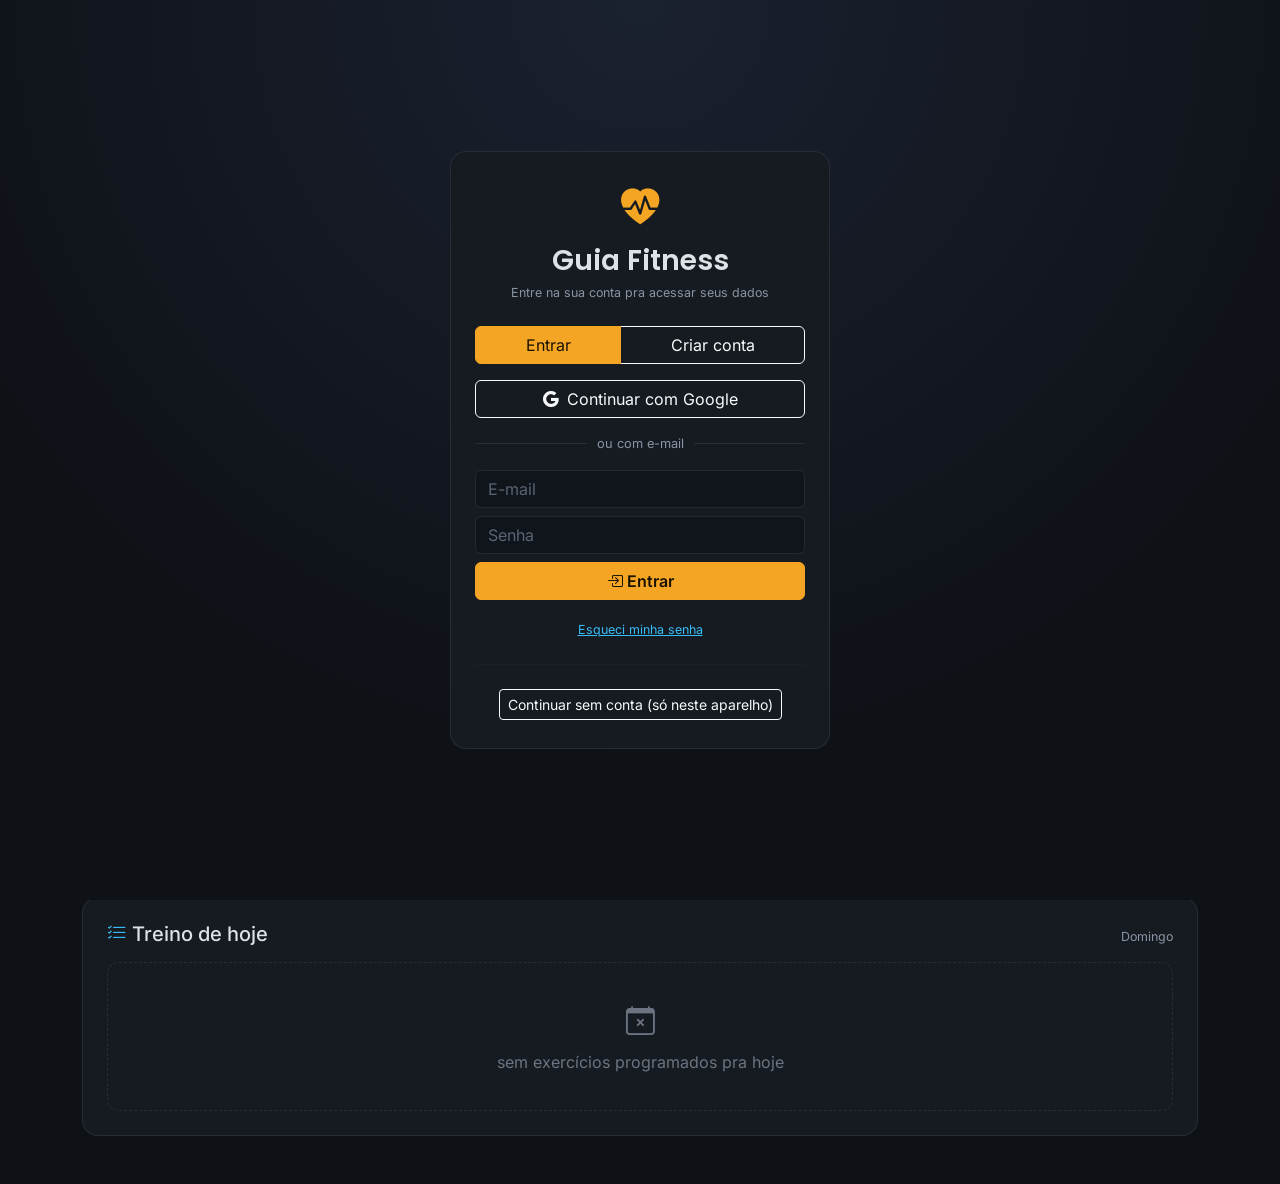
==== commit 8e03b2dc: "update" ====
--- a/index.html
+++ b/index.html
@@ -529,6 +529,21 @@
       <div class="panel mb-4">
         <h5 class="mb-3"><i class="bi bi-graph-up accent-4"></i> Evolução do peso</h5>
         <div id="dashWeightChart"></div>
+      </div>
+
+      <div class="row g-3 mb-4">
+        <div class="col-md-6">
+          <div class="panel h-100">
+            <h5 class="mb-3"><i class="bi bi-egg-fried accent-2"></i> Calorias (últimos 7 dias)</h5>
+            <div id="dashKcalChart"></div>
+          </div>
+        </div>
+        <div class="col-md-6">
+          <div class="panel h-100">
+            <h5 class="mb-3"><i class="bi bi-droplet-fill accent-3"></i> Água (últimos 7 dias)</h5>
+            <div id="dashAguaChart"></div>
+          </div>
+        </div>
       </div>
 
       <div class="panel mb-4">
@@ -1569,6 +1584,8 @@
 
     renderDashStreak(hoje);
     renderDashWeightChart(sortedPesos);
+    renderDashKcalChart();
+    renderDashAguaChart();
     renderDashTreinoList(listaHoje);
   }
 
@@ -1620,9 +1637,17 @@
     const pathD = coords.map((c,i) => (i===0?'M':'L') + c[0].toFixed(1) + ',' + c[1].toFixed(1)).join(' ');
     const areaD = pathD + ' L' + coords[coords.length-1][0].toFixed(1) + ',' + (h-marginBottom) + ' L' + coords[0][0].toFixed(1) + ',' + (h-marginBottom) + ' Z';
     const dots = coords.map((c,i) => `<circle cx="${c[0].toFixed(1)}" cy="${c[1].toFixed(1)}" r="5" fill="var(--accent-4)"><title>${fmt1(pontos[i].peso)} kg — ${formatDate(pontos[i].data)}</title></circle>`).join('');
+
+    // Calcula o tamanho da fonte com base na largura real do container, pra ficar
+    // com tamanho parecido (em pixels de verdade) tanto no celular quanto no PC.
+    const containerWidth = box.clientWidth || 340;
+    const scale = containerWidth / w;
+    const desiredPx = containerWidth < 500 ? 16 : 17; // celular / PC
+    const fontSizeUnits = Math.round(desiredPx / scale);
+
     const labels = coords.map((c,i) => {
-      const alterna = i % 2 === 0 ? 0 : 24; // alterna altura pra rótulos vizinhos não colarem
-      return `<text x="${c[0].toFixed(1)}" y="${(c[1]-16-alterna).toFixed(1)}" text-anchor="middle" font-size="24" fill="#e5e9f0" font-weight="700">${fmt1(pontos[i].peso)}</text>`;
+      const alterna = i % 2 === 0 ? 0 : fontSizeUnits * 2; // alterna altura pra rótulos vizinhos não colarem
+      return `<text x="${c[0].toFixed(1)}" y="${(c[1]-16-alterna).toFixed(1)}" text-anchor="middle" font-size="${fontSizeUnits}" fill="#e5e9f0" font-weight="700">${fmt1(pontos[i].peso)}</text>`;
     }).join('');
     box.innerHTML = `
       <svg viewBox="0 0 ${w} ${h}" style="width:100%; height:auto; display:block;">
@@ -1651,6 +1676,97 @@
         <span class="${st === 'feito' ? 'text-decoration-line-through' : ''}" style="font-size:0.9rem;">${escapeHtml(e.nome)}</span>
       </div>`;
     }).join('');
+  }
+
+  const DIA_ABREV = ['Dom','Seg','Ter','Qua','Qui','Sex','Sáb'];
+
+  function ultimosNDias(n){
+    // Retorna os últimos n dias (mais antigo primeiro) com data (YYYY-MM-DD), dia da semana e label abreviado
+    const dias = [];
+    const cursor = new Date();
+    cursor.setDate(cursor.getDate() - (n - 1));
+    for(let i = 0; i < n; i++){
+      const dataStr = cursor.getFullYear() + '-' + String(cursor.getMonth()+1).padStart(2,'0') + '-' + String(cursor.getDate()).padStart(2,'0');
+      dias.push({
+        data: dataStr,
+        diaSemana: JS_DAY_TO_NAME[cursor.getDay()],
+        label: DIA_ABREV[cursor.getDay()]
+      });
+      cursor.setDate(cursor.getDate() + 1);
+    }
+    return dias;
+  }
+
+  function getHistoricoCalorias(n){
+    return ultimosNDias(n).map(d => {
+      let consumido = {};
+      try{
+        const raw = localStorage.getItem('fitness:dieta:consumido:' + d.data);
+        if(raw) consumido = JSON.parse(raw);
+      }catch(e){ consumido = {}; }
+      let kcal = 0;
+      MEAL_ORDER.forEach(m => {
+        (state.dietaPlano[m] || []).forEach(f => { if(consumido[f.id]) kcal += (f.kcal || 0); });
+      });
+      return { label: d.label, valor: Math.round(kcal) };
+    });
+  }
+
+  function getHistoricoAgua(n){
+    return ultimosNDias(n).map(d => {
+      let copos = 0;
+      try{
+        const raw = localStorage.getItem('fitness:agua:' + d.data);
+        if(raw) copos = (JSON.parse(raw).copos || 0);
+      }catch(e){ copos = 0; }
+      return { label: d.label, valor: copos * 250 };
+    });
+  }
+
+  function renderBarChartSVG(box, items, metaValor, corVar){
+    const maxValor = Math.max(metaValor || 0, ...items.map(i => i.valor), 1);
+    const w = 700, h = 260, marginX = 24, marginTop = 40, marginBottom = 34;
+    const chartH = h - marginTop - marginBottom;
+    const barGap = 14;
+    const barW = (w - marginX*2 - barGap*(items.length-1)) / items.length;
+
+    const containerWidth = box.clientWidth || 320;
+    const scale = containerWidth / w;
+    const fontValor = Math.round((containerWidth < 500 ? 15 : 14) / scale);
+    const fontLabel = Math.round((containerWidth < 500 ? 13 : 12) / scale);
+
+    const metaY = metaValor ? marginTop + chartH * (1 - metaValor / maxValor) : null;
+
+    const bars = items.map((item, i) => {
+      const x = marginX + i * (barW + barGap);
+      const barH = chartH * (item.valor / maxValor);
+      const y = marginTop + chartH - barH;
+      const atingiuMeta = metaValor && item.valor >= metaValor;
+      return `
+        <rect x="${x.toFixed(1)}" y="${y.toFixed(1)}" width="${barW.toFixed(1)}" height="${Math.max(barH,2).toFixed(1)}" rx="6" fill="${atingiuMeta ? 'var(--accent-2)' : corVar}" opacity="${item.valor > 0 ? '0.9' : '0.25'}"></rect>
+        <text x="${(x + barW/2).toFixed(1)}" y="${(y - 10).toFixed(1)}" text-anchor="middle" font-size="${fontValor}" fill="#e5e9f0" font-weight="700">${item.valor > 0 ? item.valor : ''}</text>
+        <text x="${(x + barW/2).toFixed(1)}" y="${(marginTop + chartH + 22)}" text-anchor="middle" font-size="${fontLabel}" fill="#8a94a3">${item.label}</text>
+      `;
+    }).join('');
+
+    const linhaMeta = metaY !== null
+      ? `<line x1="${marginX}" y1="${metaY.toFixed(1)}" x2="${w - marginX}" y2="${metaY.toFixed(1)}" stroke="var(--accent)" stroke-width="1.5" stroke-dasharray="6,5" opacity="0.7"></line>
+         <text x="${w - marginX}" y="${(metaY - 8).toFixed(1)}" text-anchor="end" font-size="${fontLabel}" fill="var(--accent)">meta</text>`
+      : '';
+
+    box.innerHTML = `<svg viewBox="0 0 ${w} ${h}" style="width:100%; height:auto; display:block;">${bars}${linhaMeta}</svg>`;
+  }
+
+  function renderDashKcalChart(){
+    const box = document.getElementById('dashKcalChart');
+    const dados = getHistoricoCalorias(7);
+    renderBarChartSVG(box, dados, state.dietaMeta || 0, 'var(--accent-2)');
+  }
+
+  function renderDashAguaChart(){
+    const box = document.getElementById('dashAguaChart');
+    const dados = getHistoricoAgua(7);
+    renderBarChartSVG(box, dados, aguaMetaML(), 'var(--accent-3)');
   }
 
   // ---------- PERFIL ----------
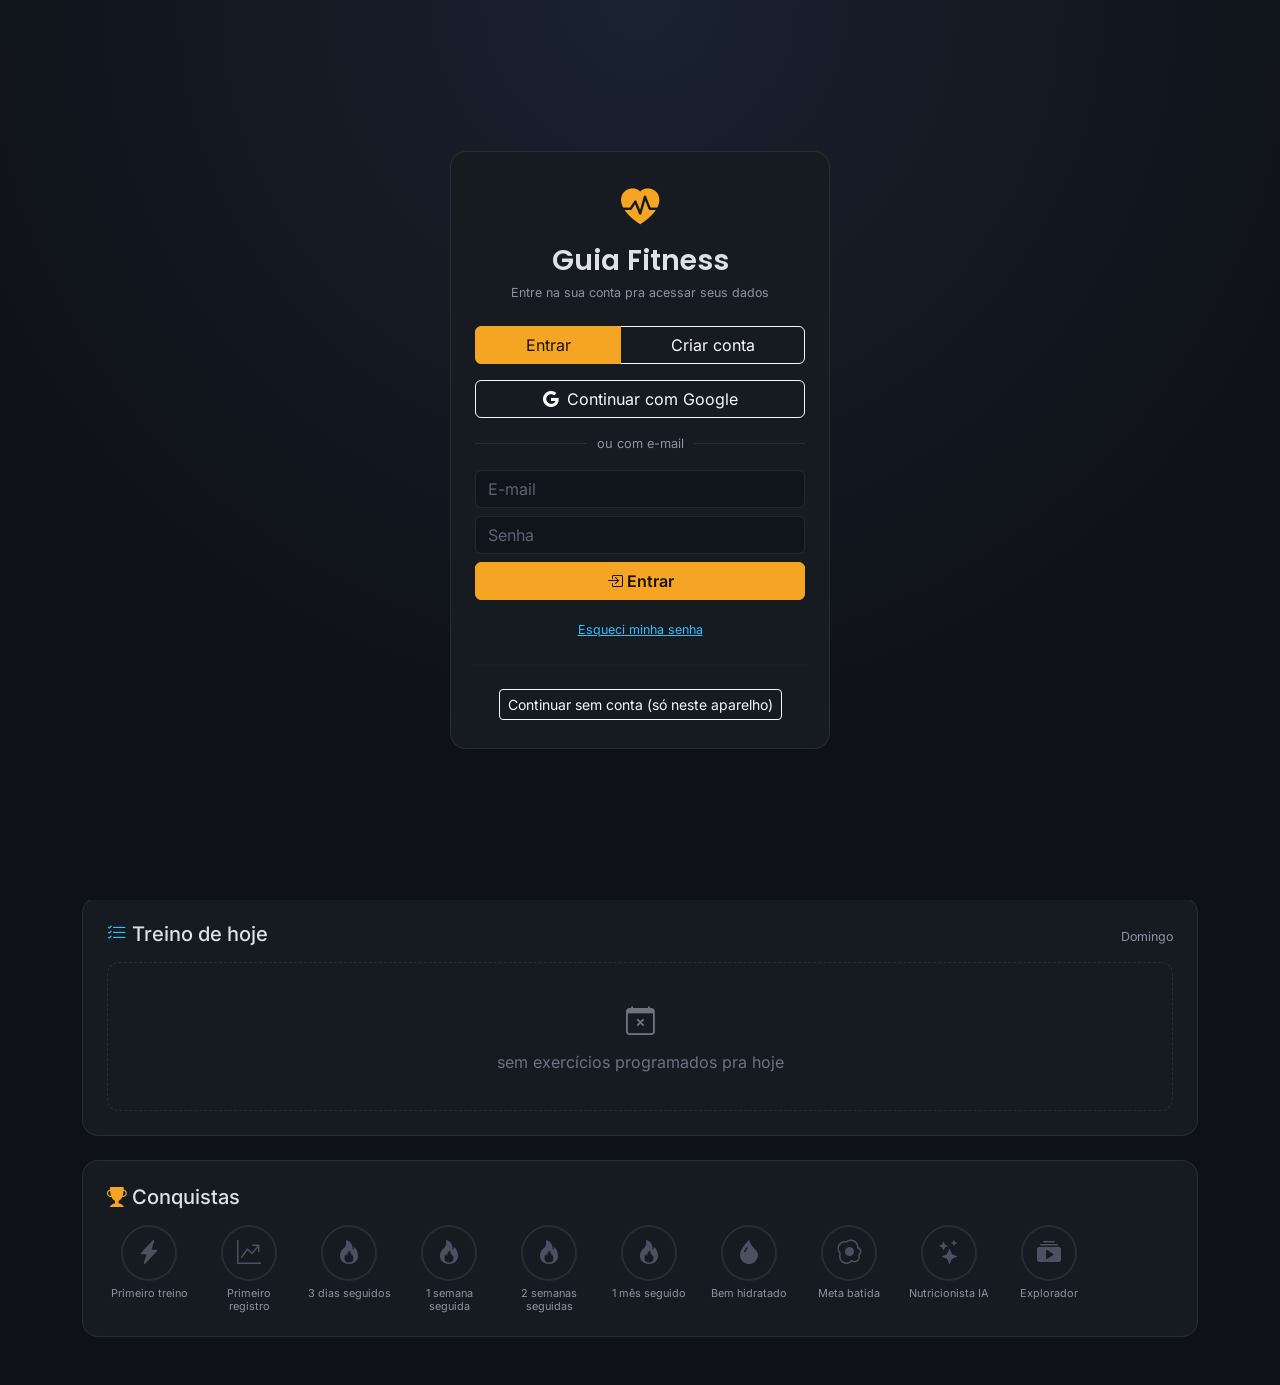
==== commit 9a505df6: "update" ====
--- a/index.html
+++ b/index.html
@@ -382,6 +382,47 @@
     border-color:var(--accent);
     transform:translateY(-2px);
   }
+
+  .conquista-badge{
+    width:84px;
+    text-align:center;
+  }
+  .conquista-badge .conquista-icone{
+    width:56px; height:56px;
+    border-radius:50%;
+    display:flex;
+    align-items:center;
+    justify-content:center;
+    margin:0 auto 6px;
+    font-size:1.5rem;
+    background:var(--bg-panel);
+    border:2px solid var(--line);
+    color:#4a5261;
+  }
+  .conquista-badge.desbloqueada .conquista-icone{
+    background:linear-gradient(135deg, var(--accent), #ffcf70);
+    border-color:var(--accent);
+    color:#1a1200;
+  }
+  .conquista-badge .conquista-nome{
+    font-size:0.68rem;
+    color:#8a94a3;
+    line-height:1.15;
+  }
+  .conquista-badge.desbloqueada .conquista-nome{ color:#e5e9f0; }
+
+  .lembrete-card{
+    display:flex;
+    align-items:center;
+    gap:10px;
+    background:rgba(245,165,36,0.1);
+    border:1px solid rgba(245,165,36,0.35);
+    border-radius:12px;
+    padding:12px 14px;
+    margin-bottom:8px;
+  }
+  .lembrete-card i.lembrete-icone{ font-size:1.3rem; color:var(--accent); }
+  .lembrete-card .btn-close{ margin-left:auto; }
 </style>
 </head>
 <body>
@@ -488,6 +529,8 @@
         <div class="stat-sub" id="dashDateLabel"></div>
       </div>
 
+      <div id="dashLembretes" class="mb-4"></div>
+
       <div class="row g-3 mb-4">
         <div class="col-6 col-md-3">
           <div class="stat-card dash-clickable" data-goto="tab-ex-btn" style="cursor:pointer;">
@@ -552,6 +595,11 @@
           <span class="stat-sub" id="dashTreinoDiaLabel"></span>
         </div>
         <div id="dashTreinoList"></div>
+      </div>
+
+      <div class="panel mb-4">
+        <h5 class="mb-3"><i class="bi bi-trophy-fill accent-1"></i> Conquistas</h5>
+        <div id="dashConquistas" class="d-flex flex-wrap gap-3"></div>
       </div>
     </div>
 
@@ -1177,7 +1225,8 @@
     dietaHorarios: 'fitness:dieta:horarios',
     dietaProtocolo: 'fitness:dieta:protocolo',
     dietaConsumido: () => 'fitness:dieta:consumido:' + todayStr(),
-    iaApiKey: 'fitness:ia:geminiApiKey'
+    iaApiKey: 'fitness:ia:geminiApiKey',
+    conquistas: 'fitness:conquistas'
   };
 
   function ex(nome, series, categoria, descanso, duracao){
@@ -1247,6 +1296,7 @@
     agua: { copos: 0 },
     aguaMetaManual: null,
     iaApiKey: '',
+    conquistas: {},
     selectedDay: todayDayName(),
     dietaPlano: {},
     dietaMeta: 2000,
@@ -1582,11 +1632,15 @@
       document.getElementById('dashPesoSub').textContent = sortedPesos.length ? 'primeiro registro' : 'sem registros';
     }
 
-    renderDashStreak(hoje);
+    renderDashLembretes(hoje, listaHoje, feitosHoje, aguaConsumida, metaAgua, sortedPesos);
+
+    const streak = renderDashStreak(hoje);
     renderDashWeightChart(sortedPesos);
     renderDashKcalChart();
     renderDashAguaChart();
     renderDashTreinoList(listaHoje);
+    renderConquistas();
+    checkConquistasAgregadas(streak, aguaConsumida, metaAgua, consumido);
   }
 
   function renderDashStreak(hoje){
@@ -1614,6 +1668,7 @@
     }
     document.getElementById('dashStreakNum').innerHTML = '<i class="bi bi-fire"></i> ' + streak;
     document.getElementById('dashStreakSub').textContent = streak === 1 ? 'dia seguido treinando' : 'dias seguidos treinando';
+    return streak;
   }
 
   function renderDashWeightChart(sortedPesos){
@@ -1767,6 +1822,91 @@
     const box = document.getElementById('dashAguaChart');
     const dados = getHistoricoAgua(7);
     renderBarChartSVG(box, dados, aguaMetaML(), 'var(--accent-3)');
+  }
+
+  // ---------- CONQUISTAS ----------
+  const CONQUISTAS_DEF = {
+    primeiro_treino: { nome: 'Primeiro treino', desc: 'Completou o primeiro exercício', icon: 'bi-lightning-charge-fill' },
+    primeiro_peso: { nome: 'Primeiro registro', desc: 'Registrou o primeiro peso', icon: 'bi-graph-up-arrow' },
+    streak_3: { nome: '3 dias seguidos', desc: 'Treinou 3 dias seguidos', icon: 'bi-fire' },
+    streak_7: { nome: '1 semana seguida', desc: 'Treinou 7 dias seguidos', icon: 'bi-fire' },
+    streak_14: { nome: '2 semanas seguidas', desc: 'Treinou 14 dias seguidos', icon: 'bi-fire' },
+    streak_30: { nome: '1 mês seguido', desc: 'Treinou 30 dias seguidos', icon: 'bi-fire' },
+    meta_agua: { nome: 'Bem hidratado', desc: 'Bateu a meta de água em um dia', icon: 'bi-droplet-fill' },
+    meta_kcal: { nome: 'Meta batida', desc: 'Bateu a meta calórica em um dia', icon: 'bi-egg-fried' },
+    ia_nutricionista: { nome: 'Nutricionista IA', desc: 'Usou a IA pra estimar uma refeição', icon: 'bi-stars' },
+    biblioteca_explorador: { nome: 'Explorador', desc: 'Adicionou um exercício da biblioteca', icon: 'bi-collection-play-fill' }
+  };
+
+  async function desbloquearConquista(id){
+    if(state.conquistas[id]) return;
+    state.conquistas[id] = new Date().toISOString();
+    await saveJSON(KEYS.conquistas, state.conquistas);
+    const def = CONQUISTAS_DEF[id];
+    if(def) toast('🏆 Conquista desbloqueada: ' + def.nome, 'bi-trophy-fill');
+    renderConquistas();
+  }
+
+  function renderConquistas(){
+    const box = document.getElementById('dashConquistas');
+    if(!box) return;
+    box.innerHTML = Object.entries(CONQUISTAS_DEF).map(([id, def]) => {
+      const desbloqueada = !!state.conquistas[id];
+      return `
+        <div class="conquista-badge ${desbloqueada ? 'desbloqueada' : ''}" title="${escapeHtml(def.desc)}">
+          <div class="conquista-icone"><i class="bi ${def.icon}"></i></div>
+          <div class="conquista-nome">${escapeHtml(def.nome)}</div>
+        </div>`;
+    }).join('');
+  }
+
+  function checkConquistasAgregadas(streak, aguaConsumida, metaAgua, kcalConsumido){
+    if(streak >= 3) desbloquearConquista('streak_3');
+    if(streak >= 7) desbloquearConquista('streak_7');
+    if(streak >= 14) desbloquearConquista('streak_14');
+    if(streak >= 30) desbloquearConquista('streak_30');
+    if(metaAgua > 0 && aguaConsumida >= metaAgua) desbloquearConquista('meta_agua');
+    if(state.dietaMeta > 0 && kcalConsumido >= state.dietaMeta) desbloquearConquista('meta_kcal');
+  }
+
+  // ---------- LEMBRETES CONTEXTUAIS ----------
+  function renderDashLembretes(hoje, listaHoje, feitosHoje, aguaConsumida, metaAgua, sortedPesos){
+    const box = document.getElementById('dashLembretes');
+    if(!box) return;
+    const agora = new Date();
+    const horaAtual = agora.getHours();
+    const lembretes = [];
+
+    if(metaAgua > 0 && aguaConsumida === 0 && horaAtual >= 10){
+      lembretes.push({ icon: 'bi-droplet-fill', texto: 'Você ainda não bebeu água hoje.', goto: 'tab-agua-btn' });
+    }
+    if(listaHoje.length > 0 && feitosHoje.length === 0 && horaAtual >= 18){
+      lembretes.push({ icon: 'bi-lightning-charge-fill', texto: 'Ainda não treinou hoje — dá tempo!', goto: 'tab-ex-btn' });
+    }
+    if(sortedPesos.length > 0){
+      const ultimaData = new Date(sortedPesos[sortedPesos.length-1].data + 'T00:00:00');
+      const diasSemRegistro = Math.floor((agora - ultimaData) / 86400000);
+      if(diasSemRegistro >= 7){
+        lembretes.push({ icon: 'bi-graph-up-arrow', texto: 'Já faz ' + diasSemRegistro + ' dias que você não registra seu peso.', goto: 'tab-peso-btn' });
+      }
+    }
+
+    box.innerHTML = lembretes.map((l, i) => `
+      <div class="lembrete-card" data-idx="${i}">
+        <i class="bi ${l.icon} lembrete-icone"></i>
+        <span style="font-size:0.88rem;">${escapeHtml(l.texto)}</span>
+        <button type="button" class="btn-close btn-close-white" aria-label="Fechar"></button>
+      </div>
+    `).join('');
+
+    box.querySelectorAll('.lembrete-card').forEach((card, i) => {
+      card.querySelector('span').addEventListener('click', () => {
+        const trigger = document.getElementById(lembretes[i].goto);
+        if(trigger) bootstrap.Tab.getOrCreateInstance(trigger).show();
+      });
+      card.querySelector('span').style.cursor = 'pointer';
+      card.querySelector('.btn-close').addEventListener('click', () => card.remove());
+    });
   }
 
   // ---------- PERFIL ----------
@@ -1873,6 +2013,7 @@
     if(!peso) return;
     state.pesos.push({ id: uid(), data, peso });
     await saveJSON(KEYS.pesos, state.pesos);
+    desbloquearConquista('primeiro_peso');
     document.getElementById('inpPeso').value = '';
     renderPesoList(); renderPesoStats(); renderAgua();
     toast('Peso registrado');
@@ -1918,6 +2059,7 @@
   async function marcarFeito(id){
     state.status[id] = 'feito';
     await saveJSON(KEYS.status(), state.status);
+    desbloquearConquista('primeiro_treino');
     renderExList();
     renderHojeStats();
   }
@@ -2314,6 +2456,7 @@
   }
 
   document.getElementById('btnAbrirAddEx').addEventListener('click', () => {
+    origemBibliotecaFlag = false;
     document.getElementById('inpExDia').innerHTML = DAY_ORDER.map(d => `<option value="${d}" ${d===state.selectedDay?'selected':''}>${d}</option>`).join('');
     document.getElementById('exForm').reset();
     document.getElementById('inpExDuracao').value = 8;
@@ -2359,7 +2502,9 @@
     }
   }
 
+  let origemBibliotecaFlag = false;
   function abrirAddExDoLibrary(nome, categoria){
+    origemBibliotecaFlag = true;
     document.getElementById('inpExDia').innerHTML = DAY_ORDER.map(d => `<option value="${d}" ${d===state.selectedDay?'selected':''}>${d}</option>`).join('');
     document.getElementById('exForm').reset();
     document.getElementById('inpExNome').value = nome;
@@ -2380,6 +2525,8 @@
     if(!state.plano[day]) state.plano[day] = [];
     state.plano[day].push(ex(nome, series, categoria, descanso, duracao));
     await saveJSON(KEYS.plano, state.plano);
+    if(origemBibliotecaFlag) desbloquearConquista('biblioteca_explorador');
+    origemBibliotecaFlag = false;
     bootstrap.Modal.getOrCreateInstance(document.getElementById('addExModal')).hide();
     renderExList();
     renderHojeStats();
@@ -2632,6 +2779,7 @@
     });
     await saveJSON(KEYS.dietaPlano, state.dietaPlano);
     await saveJSON(KEYS.dietaConsumido(), state.dietaConsumido);
+    desbloquearConquista('ia_nutricionista');
     const count = iaItensPendentes.length;
     iaItensPendentes = [];
     document.getElementById('iaPreview').classList.add('d-none');
@@ -2828,6 +2976,7 @@
     state.agua = await loadJSON(KEYS.agua(), { copos: 0 });
     state.aguaMetaManual = await loadJSON(KEYS.aguaMetaManual, null);
     state.iaApiKey = await loadJSON(KEYS.iaApiKey, '');
+    state.conquistas = await loadJSON(KEYS.conquistas, {});
     state.dietaPlano = await loadJSON(KEYS.dietaPlano, JSON.parse(JSON.stringify(DEFAULT_DIETA_PLANO)));
     state.dietaMeta = await loadJSON(KEYS.dietaMeta, 2000);
     state.dietaHorarios = await loadJSON(KEYS.dietaHorarios, {});
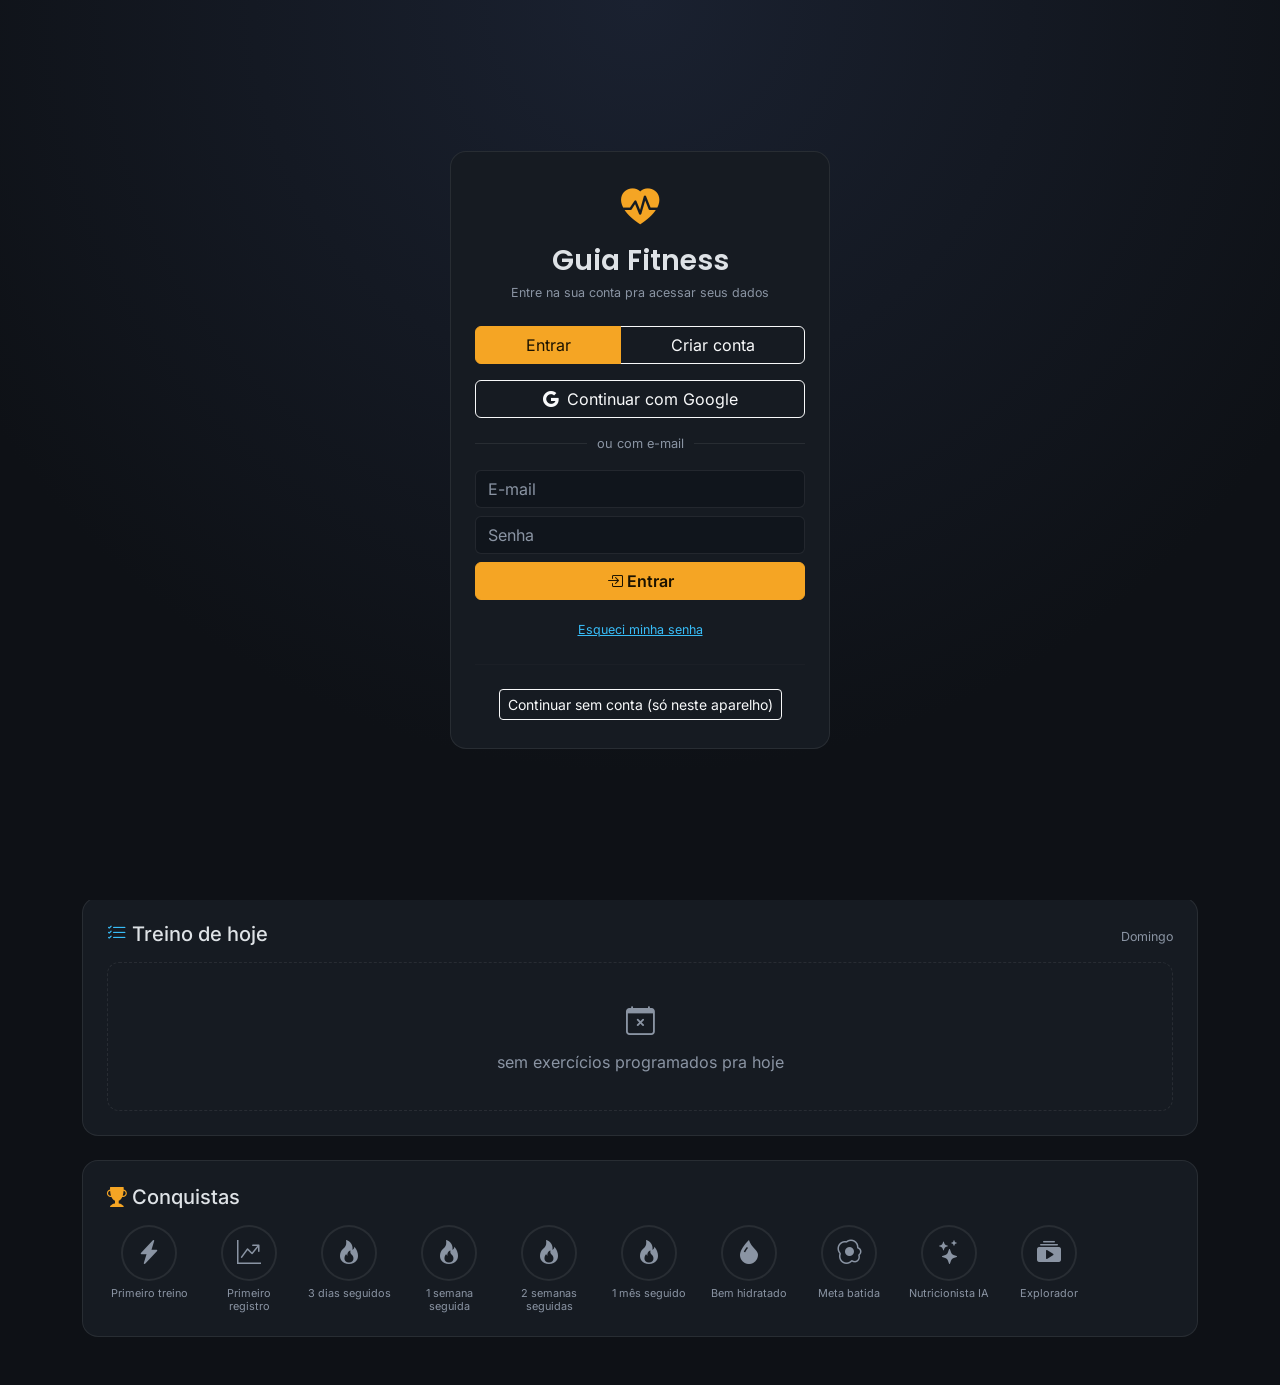
==== commit ca524343: "update" ====
--- a/index.html
+++ b/index.html
@@ -1,6 +1,14 @@
 <!DOCTYPE html>
 <html lang="pt-BR" data-bs-theme="dark">
 <head>
+<script>
+  (function(){
+    try{
+      var tema = localStorage.getItem('fitness:tema');
+      if(tema === 'light') document.documentElement.setAttribute('data-bs-theme', 'light');
+    }catch(e){}
+  })();
+</script>
 <meta charset="UTF-8">
 <meta name="viewport" content="width=device-width, initial-scale=1.0">
 <title>Guia Fitness</title>
@@ -29,6 +37,32 @@
     --bg-panel: #161B22;
     --bg-card: #1B222B;
     --line: rgba(255,255,255,0.08);
+    --text-1: #e5e9f0;
+    --text-2: #8a94a3;
+    --input-bg: #10151c;
+    --overlay-1: rgba(255,255,255,0.08);
+    --overlay-1-border: rgba(255,255,255,0.15);
+    --scrollbar-thumb: #333c47;
+    --auth-gradient-from: #1a2130;
+  }
+  [data-bs-theme="light"]{
+    --bg-deep: #F4F6F9;
+    --bg-panel: #FFFFFF;
+    --bg-card: #FFFFFF;
+    --line: rgba(15,23,42,0.10);
+    --text-1: #1a2130;
+    --text-2: #5b6472;
+    --input-bg: #EEF1F5;
+    --overlay-1: rgba(15,23,42,0.05);
+    --overlay-1-border: rgba(15,23,42,0.12);
+    --scrollbar-thumb: #c4cbd4;
+    --auth-gradient-from: #e9edf3;
+  }
+  [data-bs-theme="light"] body{
+    background:
+      radial-gradient(ellipse 900px 500px at 15% -10%, rgba(245,165,36,0.08), transparent 60%),
+      radial-gradient(ellipse 900px 500px at 100% 0%, rgba(56,189,248,0.06), transparent 55%),
+      var(--bg-deep);
   }
   body{
     background:
@@ -55,13 +89,13 @@
   .brand .bi{ color:var(--accent); }
   .greet{
     font-size:0.85rem;
-    color:#9aa4b2;
-  }
-  .greet strong{ color:#fff; }
+    color:var(--text-2);
+  }
+  .greet strong{ color:var(--text-1); }
   .navbar-tools .btn{ font-size:0.78rem; padding:6px 10px; }
 
   .nav-pills .nav-link{
-    color:#9aa4b2;
+    color:var(--text-2);
     font-weight:600;
     font-size:0.9rem;
     border-radius:10px;
@@ -116,7 +150,7 @@
     font-size:0.72rem;
     text-transform:uppercase;
     letter-spacing:0.08em;
-    color:#8a94a3;
+    color:var(--text-2);
     margin-bottom:6px;
   }
   .stat-num{
@@ -126,7 +160,7 @@
   }
   .stat-sub{
     font-size:0.78rem;
-    color:#8a94a3;
+    color:var(--text-2);
     margin-top:6px;
   }
   .accent-1{ color:var(--accent); }
@@ -135,18 +169,18 @@
   .accent-4{ color:var(--accent-4); }
 
   .form-control, .form-select{
-    background:#10151c;
+    background:var(--input-bg);
     border:1px solid var(--line);
-    color:#fff;
+    color:var(--text-1);
   }
   .form-control:focus, .form-select:focus{
-    background:#10151c;
-    color:#fff;
+    background:var(--input-bg);
+    color:var(--text-1);
     border-color:var(--accent);
     box-shadow:0 0 0 0.2rem rgba(245,165,36,0.18);
   }
-  .form-control::placeholder{ color:#5b6472; }
-  .form-label{ font-size:0.82rem; color:#b8c0cc; font-weight:600; }
+  .form-control::placeholder{ color:var(--text-2); }
+  .form-label{ font-size:0.82rem; color:var(--text-2); font-weight:600; }
 
   .btn-accent{
     background:var(--accent);
@@ -170,12 +204,12 @@
   .ex-item.status-feito{ border-color: rgba(34,197,94,0.5); }
   .ex-item.status-pulado{ opacity:0.55; }
   .ex-item .ex-name{ font-weight:700; }
-  .ex-item .ex-name.done{ text-decoration:line-through; color:#8a94a3; }
+  .ex-item .ex-name.done{ text-decoration:line-through; color:var(--text-2); }
   .ex-badges .badge{ font-weight:600; margin-right:4px; }
   .ex-actions .btn{ padding:5px 9px; font-size:0.85rem; }
   .drag-handle{
     cursor:grab;
-    color:#5b6472;
+    color:var(--text-2);
     font-size:1.2rem;
     padding:4px 6px;
     touch-action:none;
@@ -184,10 +218,10 @@
   .ex-item.sortable-ghost{ opacity:0.35; }
   .ex-item.sortable-chosen{ border-color:var(--accent-3); }
 
-  .badge-series{ background:rgba(255,255,255,0.08); color:#e5e9ef; border:1px solid rgba(255,255,255,0.15); }
+  .badge-series{ background:var(--overlay-1); color:var(--text-1); border:1px solid var(--overlay-1-border); }
   .badge-met{ background:rgba(245,165,36,0.18); color:var(--accent); border:1px solid rgba(245,165,36,0.4); }
   .badge-rest{ background:rgba(56,189,248,0.14); color:var(--accent-3); border:1px solid rgba(56,189,248,0.35); }
-  .badge-dur{ background:rgba(148,163,184,0.14); color:#cbd5e1; border:1px solid rgba(148,163,184,0.3); }
+  .badge-dur{ background:rgba(148,163,184,0.14); color:var(--text-1); border:1px solid rgba(148,163,184,0.3); }
   .badge-kcal{ background:rgba(192,132,252,0.14); color:var(--accent-4); border:1px solid rgba(192,132,252,0.35); }
 
   .water-glass{
@@ -205,7 +239,7 @@
   .empty-state{
     text-align:center;
     padding:36px 12px;
-    color:#6b7480;
+    color:var(--text-2);
     border:1px dashed var(--line);
     border-radius:12px;
   }
@@ -218,7 +252,7 @@
     font-family:'Inter', sans-serif;
     font-size:0.82rem;
     font-weight:600;
-    color:#9aa4b2;
+    color:var(--text-2);
     background:var(--bg-card);
     border:1px solid var(--line);
     border-radius:10px;
@@ -259,7 +293,7 @@
   }
   .food-row:last-child{ border-bottom:none; }
   .food-row .food-name{ font-weight:600; }
-  .food-row .food-name.done{ text-decoration:line-through; color:#8a94a3; }
+  .food-row .food-name.done{ text-decoration:line-through; color:var(--text-2); }
   .food-row .form-check-input{ width:1.2em; height:1.2em; }
 
   .ia-item-row{
@@ -276,7 +310,7 @@
   #restModal .modal-content{
     background:var(--bg-panel);
     border:1px solid var(--line);
-    color:#fff;
+    color:var(--text-1);
   }
   .rest-count{
     font-family:'Poppins', sans-serif;
@@ -288,7 +322,7 @@
   .rest-ring-wrap{ position:relative; width:180px; height:180px; margin:0 auto; }
 
   ::-webkit-scrollbar{ height:6px; width:6px; }
-  ::-webkit-scrollbar-thumb{ background:#333c47; border-radius:3px; }
+  ::-webkit-scrollbar-thumb{ background:var(--scrollbar-thumb); border-radius:3px; }
 
   @media (max-width:576px){
     .stat-num{ font-size:1.5rem; }
@@ -305,7 +339,7 @@
     position:fixed;
     inset:0;
     z-index:2000;
-    background:radial-gradient(circle at 50% 0%, #1a2130 0%, var(--bg-deep) 70%);
+    background:radial-gradient(circle at 50% 0%, var(--auth-gradient-from) 0%, var(--bg-deep) 70%);
     display:flex;
     align-items:center;
     justify-content:center;
@@ -329,7 +363,7 @@
     display:flex;
     align-items:center;
     text-align:center;
-    color:#8a94a3;
+    color:var(--text-2);
     font-size:0.8rem;
   }
   .auth-divider::before, .auth-divider::after{
@@ -362,7 +396,7 @@
     gap:2px;
     background:none;
     border:none;
-    color:#8a94a3;
+    color:var(--text-2);
     font-size:0.68rem;
     padding:8px 2px;
     border-radius:10px;
@@ -397,7 +431,7 @@
     font-size:1.5rem;
     background:var(--bg-panel);
     border:2px solid var(--line);
-    color:#4a5261;
+    color:var(--text-2);
   }
   .conquista-badge.desbloqueada .conquista-icone{
     background:linear-gradient(135deg, var(--accent), #ffcf70);
@@ -406,10 +440,10 @@
   }
   .conquista-badge .conquista-nome{
     font-size:0.68rem;
-    color:#8a94a3;
+    color:var(--text-2);
     line-height:1.15;
   }
-  .conquista-badge.desbloqueada .conquista-nome{ color:#e5e9f0; }
+  .conquista-badge.desbloqueada .conquista-nome{ color:var(--text-1); }
 
   .lembrete-card{
     display:flex;
@@ -488,7 +522,7 @@
 <div class="offcanvas offcanvas-start" tabindex="-1" id="mainMenu" aria-labelledby="mainMenuLabel">
   <div class="offcanvas-header">
     <h5 class="offcanvas-title" id="mainMenuLabel"><i class="bi bi-heart-pulse-fill"></i> Guia Fitness</h5>
-    <button type="button" class="btn-close btn-close-white" data-bs-dismiss="offcanvas" aria-label="Fechar"></button>
+    <button type="button" class="btn-close" data-bs-dismiss="offcanvas" aria-label="Fechar"></button>
   </div>
   <div class="offcanvas-body">
     <ul class="nav nav-pills flex-column gap-2" id="mainTabs" role="tablist">
@@ -514,7 +548,15 @@
         <button class="nav-link w-100 text-start" id="tab-agua-btn" data-bs-toggle="pill" data-bs-target="#tab-agua" type="button"><i class="bi bi-droplet-fill"></i> Água</button>
       </li>
     </ul>
-    <div id="offcanvasAuthFooter" class="mt-4 pt-3" style="border-top:1px solid var(--line);"></div>
+
+    <div class="mt-4 pt-3 d-flex align-items-center justify-content-between" style="border-top:1px solid var(--line);">
+      <span class="stat-sub mb-0"><i class="bi bi-brightness-high"></i> Tema claro</span>
+      <div class="form-check form-switch mb-0">
+        <input class="form-check-input" type="checkbox" role="switch" id="temaToggle" style="width:2.6em; height:1.4em; cursor:pointer;">
+      </div>
+    </div>
+
+    <div id="offcanvasAuthFooter" class="mt-3 pt-3" style="border-top:1px solid var(--line);"></div>
   </div>
 </div>
 
@@ -823,6 +865,27 @@
         </div>
       </div>
 
+      <div class="row g-3 mb-4">
+        <div class="col-4">
+          <div class="stat-card">
+            <div class="stat-label"><i class="bi bi-egg"></i> Proteína</div>
+            <div class="stat-num accent-1" id="statProteina" style="font-size:1.6rem;">0g</div>
+          </div>
+        </div>
+        <div class="col-4">
+          <div class="stat-card">
+            <div class="stat-label"><i class="bi bi-basket"></i> Carboidrato</div>
+            <div class="stat-num accent-2" id="statCarbo" style="font-size:1.6rem;">0g</div>
+          </div>
+        </div>
+        <div class="col-4">
+          <div class="stat-card">
+            <div class="stat-label"><i class="bi bi-droplet-half"></i> Gordura</div>
+            <div class="stat-num accent-3" id="statGordura" style="font-size:1.6rem;">0g</div>
+          </div>
+        </div>
+      </div>
+
       <div class="panel mb-4">
         <div class="d-flex justify-content-between align-items-center mb-2">
           <h5 class="mb-0"><i class="bi bi-journal-text accent-4"></i> Meu protocolo alimentar</h5>
@@ -877,7 +940,7 @@
             <label class="form-label">Refeição</label>
             <select class="form-select" id="inpFoodRefeicao"></select>
           </div>
-          <div class="col-md-3">
+          <div class="col-md-4">
             <label class="form-label">Alimento</label>
             <input type="text" class="form-control" id="inpFoodNome" placeholder="Ex: Peito de frango" required>
           </div>
@@ -889,8 +952,20 @@
             <label class="form-label">Kcal</label>
             <input type="number" class="form-control" id="inpFoodKcal" placeholder="Ex: 250" min="0">
           </div>
-          <div class="col-md-1">
-            <button type="submit" class="btn btn-accent w-100"><i class="bi bi-plus-lg"></i></button>
+          <div class="col-md-3">
+            <label class="form-label">Proteína (g)</label>
+            <input type="number" class="form-control" id="inpFoodProteina" placeholder="Ex: 30" min="0" step="0.1">
+          </div>
+          <div class="col-md-3">
+            <label class="form-label">Carboidrato (g)</label>
+            <input type="number" class="form-control" id="inpFoodCarbo" placeholder="Ex: 10" min="0" step="0.1">
+          </div>
+          <div class="col-md-3">
+            <label class="form-label">Gordura (g)</label>
+            <input type="number" class="form-control" id="inpFoodGordura" placeholder="Ex: 5" min="0" step="0.1">
+          </div>
+          <div class="col-md-3">
+            <button type="submit" class="btn btn-accent w-100"><i class="bi bi-plus-lg"></i> Adicionar</button>
           </div>
         </form>
       </div>
@@ -957,7 +1032,7 @@
     <div class="modal-content p-2">
       <div class="modal-header border-0 pb-0">
         <h5 class="modal-title"><i class="bi bi-plus-circle accent-1"></i> Adicionar exercício</h5>
-        <button type="button" class="btn-close btn-close-white" data-bs-dismiss="modal"></button>
+        <button type="button" class="btn-close" data-bs-dismiss="modal"></button>
       </div>
       <div class="modal-body">
         <div class="stat-sub mb-2">Adicionando em:</div>
@@ -1012,7 +1087,7 @@
     <div class="modal-content p-2">
       <div class="modal-header border-0 pb-0">
         <h5 class="modal-title"><i class="bi bi-phone accent-1"></i> Instalar no iPhone</h5>
-        <button type="button" class="btn-close btn-close-white" data-bs-dismiss="modal"></button>
+        <button type="button" class="btn-close" data-bs-dismiss="modal"></button>
       </div>
       <div class="modal-body">
         <p class="mb-3">O Safari não deixa instalar com um clique — são só 2 passos rápidos:</p>
@@ -1036,7 +1111,7 @@
     <div class="modal-content p-2">
       <div class="modal-header border-0 pb-0">
         <h5 class="modal-title" id="videoModalTitle"><i class="bi bi-play-circle accent-3"></i> Vídeo do exercício</h5>
-        <button type="button" class="btn-close btn-close-white" data-bs-dismiss="modal"></button>
+        <button type="button" class="btn-close" data-bs-dismiss="modal"></button>
       </div>
       <div class="modal-body">
         <div id="videoModalGifWrap" class="d-none">
@@ -1068,7 +1143,7 @@
     <div class="modal-content p-2">
       <div class="modal-header border-0 pb-0">
         <h5 class="modal-title" id="exLibDetailTitle"></h5>
-        <button type="button" class="btn-close btn-close-white" data-bs-dismiss="modal"></button>
+        <button type="button" class="btn-close" data-bs-dismiss="modal"></button>
       </div>
       <div class="modal-body">
         <div class="text-center mb-3">
@@ -1080,6 +1155,81 @@
           <button class="btn btn-outline-light btn-sm" id="btnExLibTraduzir"><i class="bi bi-translate"></i> Traduzir instruções</button>
         </div>
         <div id="exLibInstrucoesBox" class="stat-sub"></div>
+      </div>
+    </div>
+  </div>
+</div>
+
+<!-- ONBOARDING (PRIMEIRA VEZ) -->
+<div class="modal fade" id="onboardingModal" tabindex="-1" data-bs-backdrop="static" data-bs-keyboard="false">
+  <div class="modal-dialog modal-dialog-centered">
+    <div class="modal-content p-2">
+      <div class="modal-body">
+
+        <div id="onbStep1">
+          <div class="text-center mb-3">
+            <div class="auth-logo"><i class="bi bi-heart-pulse-fill"></i></div>
+            <h4 class="mb-1">Bem-vindo ao Guia Fitness!</h4>
+            <div class="stat-sub">Vamos configurar rapidinho pra você já começar</div>
+          </div>
+          <label class="form-label">Como podemos te chamar?</label>
+          <input type="text" class="form-control mb-3" id="onbNome" placeholder="Seu nome">
+          <button type="button" class="btn btn-accent w-100" id="onbBtnStep1"><i class="bi bi-arrow-right"></i> Continuar</button>
+          <div class="text-center mt-3">
+            <a href="#" id="onbPular1" class="stat-sub accent-3">Pular por enquanto</a>
+          </div>
+        </div>
+
+        <div id="onbStep2" class="d-none">
+          <div class="text-center mb-3">
+            <i class="bi bi-graph-up-arrow accent-4" style="font-size:2rem;"></i>
+            <h5 class="mb-1">Seus dados corporais</h5>
+            <div class="stat-sub">Opcional, mas ajuda a calcular seu IMC e gasto calórico</div>
+          </div>
+          <div class="row g-2 mb-3">
+            <div class="col-4">
+              <label class="form-label">Altura (cm)</label>
+              <input type="number" class="form-control" id="onbAltura" placeholder="175" min="100" max="250">
+            </div>
+            <div class="col-4">
+              <label class="form-label">Idade</label>
+              <input type="number" class="form-control" id="onbIdade" placeholder="30" min="10" max="100">
+            </div>
+            <div class="col-4">
+              <label class="form-label">Peso (kg)</label>
+              <input type="number" class="form-control" id="onbPeso" placeholder="75" step="0.1" min="30" max="300">
+            </div>
+          </div>
+          <div class="d-flex gap-2">
+            <button type="button" class="btn btn-outline-light" id="onbBtnVoltar2"><i class="bi bi-arrow-left"></i></button>
+            <button type="button" class="btn btn-accent flex-grow-1" id="onbBtnStep2"><i class="bi bi-arrow-right"></i> Continuar</button>
+          </div>
+        </div>
+
+        <div id="onbStep3" class="d-none">
+          <div class="text-center mb-3">
+            <i class="bi bi-compass accent-1" style="font-size:2rem;"></i>
+            <h5 class="mb-1">Um tour rápido</h5>
+          </div>
+          <div class="d-flex align-items-start gap-2 mb-2">
+            <i class="bi bi-lightning-charge-fill accent-1 mt-1"></i>
+            <div><strong>Treino</strong><div class="stat-sub">seu plano semanal de exercícios, com vídeo de cada um</div></div>
+          </div>
+          <div class="d-flex align-items-start gap-2 mb-2">
+            <i class="bi bi-egg-fried accent-2 mt-1"></i>
+            <div><strong>Dieta</strong><div class="stat-sub">registre o que comeu — a IA pode estimar as calorias pra você</div></div>
+          </div>
+          <div class="d-flex align-items-start gap-2 mb-2">
+            <i class="bi bi-droplet-fill accent-3 mt-1"></i>
+            <div><strong>Água</strong><div class="stat-sub">acompanhe sua hidratação diária</div></div>
+          </div>
+          <div class="d-flex align-items-start gap-2 mb-3">
+            <i class="bi bi-collection-play-fill accent-4 mt-1"></i>
+            <div><strong>Biblioteca</strong><div class="stat-sub">mais de 800 exercícios pra explorar e adicionar ao seu plano</div></div>
+          </div>
+          <button type="button" class="btn btn-accent w-100" id="onbBtnFinalizar"><i class="bi bi-check2-circle"></i> Vamos começar!</button>
+        </div>
+
       </div>
     </div>
   </div>
@@ -1232,8 +1382,8 @@
   function ex(nome, series, categoria, descanso, duracao){
     return { id: uid(), nome, series, categoria, descanso, duracao };
   }
-  function food(nome, qtd, kcal){
-    return { id: uid(), nome, qtd, kcal };
+  function food(nome, qtd, kcal, proteina, carbo, gordura){
+    return { id: uid(), nome, qtd, kcal, proteina: proteina || 0, carbo: carbo || 0, gordura: gordura || 0 };
   }
 
   const DEFAULT_PLANO = {
@@ -1485,6 +1635,7 @@
 
   function hideAuthGate(){
     document.getElementById('authScreen').classList.add('d-none');
+    maybeShowOnboarding();
   }
   function maybeShowAuthGate(){
     if(FIREBASE_CONFIG.apiKey && !localStorage.getItem(AUTH_SKIP_KEY) && !currentUser){
@@ -1702,7 +1853,7 @@
 
     const labels = coords.map((c,i) => {
       const alterna = i % 2 === 0 ? 0 : fontSizeUnits * 2; // alterna altura pra rótulos vizinhos não colarem
-      return `<text x="${c[0].toFixed(1)}" y="${(c[1]-16-alterna).toFixed(1)}" text-anchor="middle" font-size="${fontSizeUnits}" fill="#e5e9f0" font-weight="700">${fmt1(pontos[i].peso)}</text>`;
+      return `<text x="${c[0].toFixed(1)}" y="${(c[1]-16-alterna).toFixed(1)}" text-anchor="middle" font-size="${fontSizeUnits}" style="fill:var(--text-1)" font-weight="700">${fmt1(pontos[i].peso)}</text>`;
     }).join('');
     box.innerHTML = `
       <svg viewBox="0 0 ${w} ${h}" style="width:100%; height:auto; display:block;">
@@ -1799,8 +1950,8 @@
       const atingiuMeta = metaValor && item.valor >= metaValor;
       return `
         <rect x="${x.toFixed(1)}" y="${y.toFixed(1)}" width="${barW.toFixed(1)}" height="${Math.max(barH,2).toFixed(1)}" rx="6" fill="${atingiuMeta ? 'var(--accent-2)' : corVar}" opacity="${item.valor > 0 ? '0.9' : '0.25'}"></rect>
-        <text x="${(x + barW/2).toFixed(1)}" y="${(y - 10).toFixed(1)}" text-anchor="middle" font-size="${fontValor}" fill="#e5e9f0" font-weight="700">${item.valor > 0 ? item.valor : ''}</text>
-        <text x="${(x + barW/2).toFixed(1)}" y="${(marginTop + chartH + 22)}" text-anchor="middle" font-size="${fontLabel}" fill="#8a94a3">${item.label}</text>
+        <text x="${(x + barW/2).toFixed(1)}" y="${(y - 10).toFixed(1)}" text-anchor="middle" font-size="${fontValor}" style="fill:var(--text-1)" font-weight="700">${item.valor > 0 ? item.valor : ''}</text>
+        <text x="${(x + barW/2).toFixed(1)}" y="${(marginTop + chartH + 22)}" text-anchor="middle" font-size="${fontLabel}" style="fill:var(--text-2)">${item.label}</text>
       `;
     }).join('');
 
@@ -1895,7 +2046,7 @@
       <div class="lembrete-card" data-idx="${i}">
         <i class="bi ${l.icon} lembrete-icone"></i>
         <span style="font-size:0.88rem;">${escapeHtml(l.texto)}</span>
-        <button type="button" class="btn-close btn-close-white" aria-label="Fechar"></button>
+        <button type="button" class="btn-close" aria-label="Fechar"></button>
       </div>
     `).join('');
 
@@ -1908,6 +2059,69 @@
       card.querySelector('.btn-close').addEventListener('click', () => card.remove());
     });
   }
+
+  // ---------- ONBOARDING (PRIMEIRA VEZ) ----------
+  const ONBOARDING_KEY = 'fitness:onboarding:completo';
+
+  function maybeShowOnboarding(){
+    if(localStorage.getItem(ONBOARDING_KEY)) return;
+    // Usuário que já tinha dados antes desse recurso existir — não interromper
+    if(state.perfil.nome || state.pesos.length > 0){
+      localStorage.setItem(ONBOARDING_KEY, '1');
+      return;
+    }
+    // Não empilha com a tela de login, se estiver visível
+    if(!document.getElementById('authScreen').classList.contains('d-none')) return;
+    document.getElementById('onbStep1').classList.remove('d-none');
+    document.getElementById('onbStep2').classList.add('d-none');
+    document.getElementById('onbStep3').classList.add('d-none');
+    bootstrap.Modal.getOrCreateInstance(document.getElementById('onboardingModal')).show();
+  }
+
+  function encerrarOnboarding(){
+    localStorage.setItem(ONBOARDING_KEY, '1');
+    bootstrap.Modal.getOrCreateInstance(document.getElementById('onboardingModal')).hide();
+  }
+
+  document.getElementById('onbPular1').addEventListener('click', (e) => {
+    e.preventDefault();
+    encerrarOnboarding();
+  });
+
+  document.getElementById('onbBtnStep1').addEventListener('click', () => {
+    document.getElementById('onbStep1').classList.add('d-none');
+    document.getElementById('onbStep2').classList.remove('d-none');
+  });
+  document.getElementById('onbBtnVoltar2').addEventListener('click', () => {
+    document.getElementById('onbStep2').classList.add('d-none');
+    document.getElementById('onbStep1').classList.remove('d-none');
+  });
+  document.getElementById('onbBtnStep2').addEventListener('click', () => {
+    document.getElementById('onbStep2').classList.add('d-none');
+    document.getElementById('onbStep3').classList.remove('d-none');
+  });
+
+  document.getElementById('onbBtnFinalizar').addEventListener('click', async () => {
+    const nome = document.getElementById('onbNome').value.trim();
+    const altura = parseFloat(document.getElementById('onbAltura').value) || null;
+    const idade = parseInt(document.getElementById('onbIdade').value) || null;
+    const peso = parseFloat(document.getElementById('onbPeso').value) || null;
+
+    if(nome) state.perfil.nome = nome;
+    if(altura) state.perfil.altura = altura;
+    if(idade) state.perfil.idade = idade;
+    await saveJSON(KEYS.perfil, state.perfil);
+
+    if(peso){
+      state.pesos.push({ id: uid(), data: todayStr(), peso });
+      await saveJSON(KEYS.pesos, state.pesos);
+      desbloquearConquista('primeiro_peso');
+    }
+
+    renderPerfilForm(); renderGreet(); renderPesoStats(); renderPesoList(); renderAgua(); renderDashboard();
+    encerrarOnboarding();
+    toast('Tudo pronto! Bem-vindo(a), ' + (nome || 'de volta') + '!');
+  });
 
   // ---------- PERFIL ----------
   function pesoAtual(){
@@ -2542,10 +2756,15 @@
   function renderDietaStats(){
     document.getElementById('inpMetaKcal').value = state.dietaMeta || '';
     document.getElementById('statMetaKcal').textContent = state.dietaMeta || '--';
-    let consumido = 0;
+    let consumido = 0, proteina = 0, carbo = 0, gordura = 0;
     MEAL_ORDER.forEach(m => {
       (state.dietaPlano[m] || []).forEach(f => {
-        if(state.dietaConsumido[f.id]) consumido += (f.kcal || 0);
+        if(state.dietaConsumido[f.id]){
+          consumido += (f.kcal || 0);
+          proteina += (f.proteina || 0);
+          carbo += (f.carbo || 0);
+          gordura += (f.gordura || 0);
+        }
       });
     });
     document.getElementById('statConsumidoKcal').textContent = consumido;
@@ -2554,6 +2773,9 @@
     const pct = state.dietaMeta ? Math.min(100, Math.round((consumido/state.dietaMeta)*100)) : 0;
     document.getElementById('statPctKcal').textContent = pct + '%';
     document.getElementById('dietaProgress').style.width = pct + '%';
+    document.getElementById('statProteina').textContent = fmt1(proteina) + 'g';
+    document.getElementById('statCarbo').textContent = fmt1(carbo) + 'g';
+    document.getElementById('statGordura').textContent = fmt1(gordura) + 'g';
   }
 
   function renderMeals(){
@@ -2563,17 +2785,24 @@
       const icon = MEAL_ICON[meal] || 'bi-egg-fried';
       const mealKcal = items.reduce((s,f)=> s + (state.dietaConsumido[f.id] ? (f.kcal||0) : 0), 0);
       const rows = items.length
-        ? items.map(f => `
+        ? items.map(f => {
+            const macros = [];
+            if(f.proteina) macros.push(`<span class="badge badge-dur">P ${fmt1(f.proteina)}g</span>`);
+            if(f.carbo) macros.push(`<span class="badge badge-dur">C ${fmt1(f.carbo)}g</span>`);
+            if(f.gordura) macros.push(`<span class="badge badge-dur">G ${fmt1(f.gordura)}g</span>`);
+            return `
           <div class="food-row" data-food-id="${f.id}" data-meal="${meal}">
             <input type="checkbox" class="form-check-input" data-action="toggle" ${state.dietaConsumido[f.id] ? 'checked' : ''}>
             <div class="flex-grow-1">
               <div class="food-name ${state.dietaConsumido[f.id] ? 'done' : ''}">${escapeHtml(f.nome)}</div>
               <div class="stat-sub mb-0">${escapeHtml(f.qtd || '')}</div>
+              ${macros.length ? `<div class="d-flex gap-1 mt-1">${macros.join('')}</div>` : ''}
             </div>
             <span class="badge badge-kcal">${f.kcal || 0} kcal</span>
             <button class="btn btn-sm btn-outline-light" data-action="editar" title="Editar"><i class="bi bi-pencil"></i></button>
             <button class="btn btn-sm btn-outline-danger" data-action="remover" title="Remover"><i class="bi bi-trash"></i></button>
-          </div>`).join('')
+          </div>`;
+          }).join('')
         : '<div class="stat-sub mb-0">nenhum alimento cadastrado</div>';
       return `
       <div class="meal-card">
@@ -2619,9 +2848,18 @@
             if(novaQtd === null) return;
             const novoKcal = prompt('Kcal:', f.kcal || 0);
             if(novoKcal === null) return;
+            const novaProteina = prompt('Proteína (g):', f.proteina || 0);
+            if(novaProteina === null) return;
+            const novoCarbo = prompt('Carboidrato (g):', f.carbo || 0);
+            if(novoCarbo === null) return;
+            const novaGordura = prompt('Gordura (g):', f.gordura || 0);
+            if(novaGordura === null) return;
             f.nome = novoNome.trim() || f.nome;
             f.qtd = novaQtd.trim();
             f.kcal = parseFloat(novoKcal) || 0;
+            f.proteina = parseFloat(novaProteina) || 0;
+            f.carbo = parseFloat(novoCarbo) || 0;
+            f.gordura = parseFloat(novaGordura) || 0;
             await saveJSON(KEYS.dietaPlano, state.dietaPlano);
             renderMeals(); renderDietaStats();
           }
@@ -2637,12 +2875,18 @@
     if(!nome) return;
     const qtd = document.getElementById('inpFoodQtd').value.trim();
     const kcal = parseFloat(document.getElementById('inpFoodKcal').value) || 0;
+    const proteina = parseFloat(document.getElementById('inpFoodProteina').value) || 0;
+    const carbo = parseFloat(document.getElementById('inpFoodCarbo').value) || 0;
+    const gordura = parseFloat(document.getElementById('inpFoodGordura').value) || 0;
     if(!state.dietaPlano[meal]) state.dietaPlano[meal] = [];
-    state.dietaPlano[meal].push(food(nome, qtd, kcal));
+    state.dietaPlano[meal].push(food(nome, qtd, kcal, proteina, carbo, gordura));
     await saveJSON(KEYS.dietaPlano, state.dietaPlano);
     document.getElementById('inpFoodNome').value = '';
     document.getElementById('inpFoodQtd').value = '';
     document.getElementById('inpFoodKcal').value = '';
+    document.getElementById('inpFoodProteina').value = '';
+    document.getElementById('inpFoodCarbo').value = '';
+    document.getElementById('inpFoodGordura').value = '';
     document.getElementById('inpFoodNome').focus();
     renderMeals(); renderDietaStats();
     toast('Alimento adicionado em ' + meal);
@@ -2695,11 +2939,25 @@
       return;
     }
     list.innerHTML = iaItensPendentes.map((item, idx) => `
-      <div class="ia-item-row" data-idx="${idx}">
+      <div class="ia-item-row" data-idx="${idx}" style="flex-wrap:wrap;">
         <input type="text" class="form-control" style="flex:2; min-width:140px;" data-field="nome" value="${escapeHtml(item.nome)}">
         <input type="text" class="form-control" style="flex:1; min-width:90px;" data-field="qtd" value="${escapeHtml(item.qtd || '')}" placeholder="qtd">
-        <input type="number" class="form-control" style="flex:0 0 90px;" data-field="kcal" value="${item.kcal || 0}" min="0">
-        <span class="stat-sub">kcal</span>
+        <div class="d-flex align-items-center gap-1">
+          <input type="number" class="form-control" style="width:70px;" data-field="kcal" value="${item.kcal || 0}" min="0">
+          <span class="stat-sub">kcal</span>
+        </div>
+        <div class="d-flex align-items-center gap-1">
+          <input type="number" class="form-control" style="width:60px;" data-field="proteina" value="${item.proteina || 0}" min="0" step="0.1">
+          <span class="stat-sub">P g</span>
+        </div>
+        <div class="d-flex align-items-center gap-1">
+          <input type="number" class="form-control" style="width:60px;" data-field="carbo" value="${item.carbo || 0}" min="0" step="0.1">
+          <span class="stat-sub">C g</span>
+        </div>
+        <div class="d-flex align-items-center gap-1">
+          <input type="number" class="form-control" style="width:60px;" data-field="gordura" value="${item.gordura || 0}" min="0" step="0.1">
+          <span class="stat-sub">G g</span>
+        </div>
         <button type="button" class="btn btn-sm btn-outline-light" data-action="remover-ia" title="Remover"><i class="bi bi-x-lg"></i></button>
       </div>
     `).join('');
@@ -2708,7 +2966,7 @@
       row.querySelectorAll('input').forEach(inp => {
         inp.addEventListener('input', () => {
           const field = inp.dataset.field;
-          iaItensPendentes[idx][field] = field === 'kcal' ? (parseFloat(inp.value) || 0) : inp.value;
+          iaItensPendentes[idx][field] = field === 'nome' || field === 'qtd' ? inp.value : (parseFloat(inp.value) || 0);
         });
       });
       row.querySelector('[data-action="remover-ia"]').addEventListener('click', () => {
@@ -2729,7 +2987,7 @@
     loading.classList.remove('d-none');
     btn.disabled = true;
     try{
-      const systemPrompt = 'Você é um assistente de nutrição. O usuário vai descrever o que comeu em português, em texto livre. Divida a descrição em itens de alimento individuais e estime a quantidade e as calorias de cada um, usando valores nutricionais típicos brasileiros. Responda APENAS com um array JSON válido, no formato exato: [{"nome":"nome do alimento","qtd":"quantidade estimada (ex: 2 unidades, 150g, 1 copo)","kcal":numero_inteiro_de_calorias}]. Se a descrição tiver vários alimentos, retorne um item por alimento.';
+      const systemPrompt = 'Você é um assistente de nutrição. O usuário vai descrever o que comeu em português, em texto livre. Divida a descrição em itens de alimento individuais e estime a quantidade, calorias e macronutrientes (proteína, carboidrato e gordura em gramas) de cada um, usando valores nutricionais típicos brasileiros. Responda APENAS com um array JSON válido, no formato exato: [{"nome":"nome do alimento","qtd":"quantidade estimada (ex: 2 unidades, 150g, 1 copo)","kcal":numero_inteiro_de_calorias,"proteina":numero_de_gramas,"carbo":numero_de_gramas,"gordura":numero_de_gramas}]. Se a descrição tiver vários alimentos, retorne um item por alimento.';
       const response = await fetch('https://generativelanguage.googleapis.com/v1beta/models/gemini-2.0-flash:generateContent?key=' + encodeURIComponent(state.iaApiKey), {
         method: 'POST',
         headers: { 'Content-Type': 'application/json' },
@@ -2749,7 +3007,10 @@
       iaItensPendentes = itens.map(it => ({
         nome: String(it.nome || 'Alimento'),
         qtd: String(it.qtd || ''),
-        kcal: parseFloat(it.kcal) || 0
+        kcal: parseFloat(it.kcal) || 0,
+        proteina: parseFloat(it.proteina) || 0,
+        carbo: parseFloat(it.carbo) || 0,
+        gordura: parseFloat(it.gordura) || 0
       }));
       renderIaPreview();
       preview.classList.remove('d-none');
@@ -2773,7 +3034,7 @@
     const meal = iaSelect.value;
     if(!state.dietaPlano[meal]) state.dietaPlano[meal] = [];
     iaItensPendentes.forEach(item => {
-      const f = food(item.nome, item.qtd, item.kcal);
+      const f = food(item.nome, item.qtd, item.kcal, item.proteina, item.carbo, item.gordura);
       state.dietaPlano[meal].push(f);
       state.dietaConsumido[f.id] = true;
     });
@@ -3006,7 +3267,19 @@
     renderDietaStats();
     renderAgua();
     renderDashboard();
-  }
+    maybeShowOnboarding();
+  }
+
+  // ---------- TEMA CLARO/ESCURO ----------
+  const TEMA_KEY = 'fitness:tema';
+  const temaToggle = document.getElementById('temaToggle');
+  temaToggle.checked = document.documentElement.getAttribute('data-bs-theme') === 'light';
+  temaToggle.addEventListener('change', () => {
+    const novoTema = temaToggle.checked ? 'light' : 'dark';
+    document.documentElement.setAttribute('data-bs-theme', novoTema);
+    localStorage.setItem(TEMA_KEY, novoTema);
+    renderDashboard(); // recalcula os gráficos SVG pra pegar as novas cores do tema
+  });
 
   init();
 })();
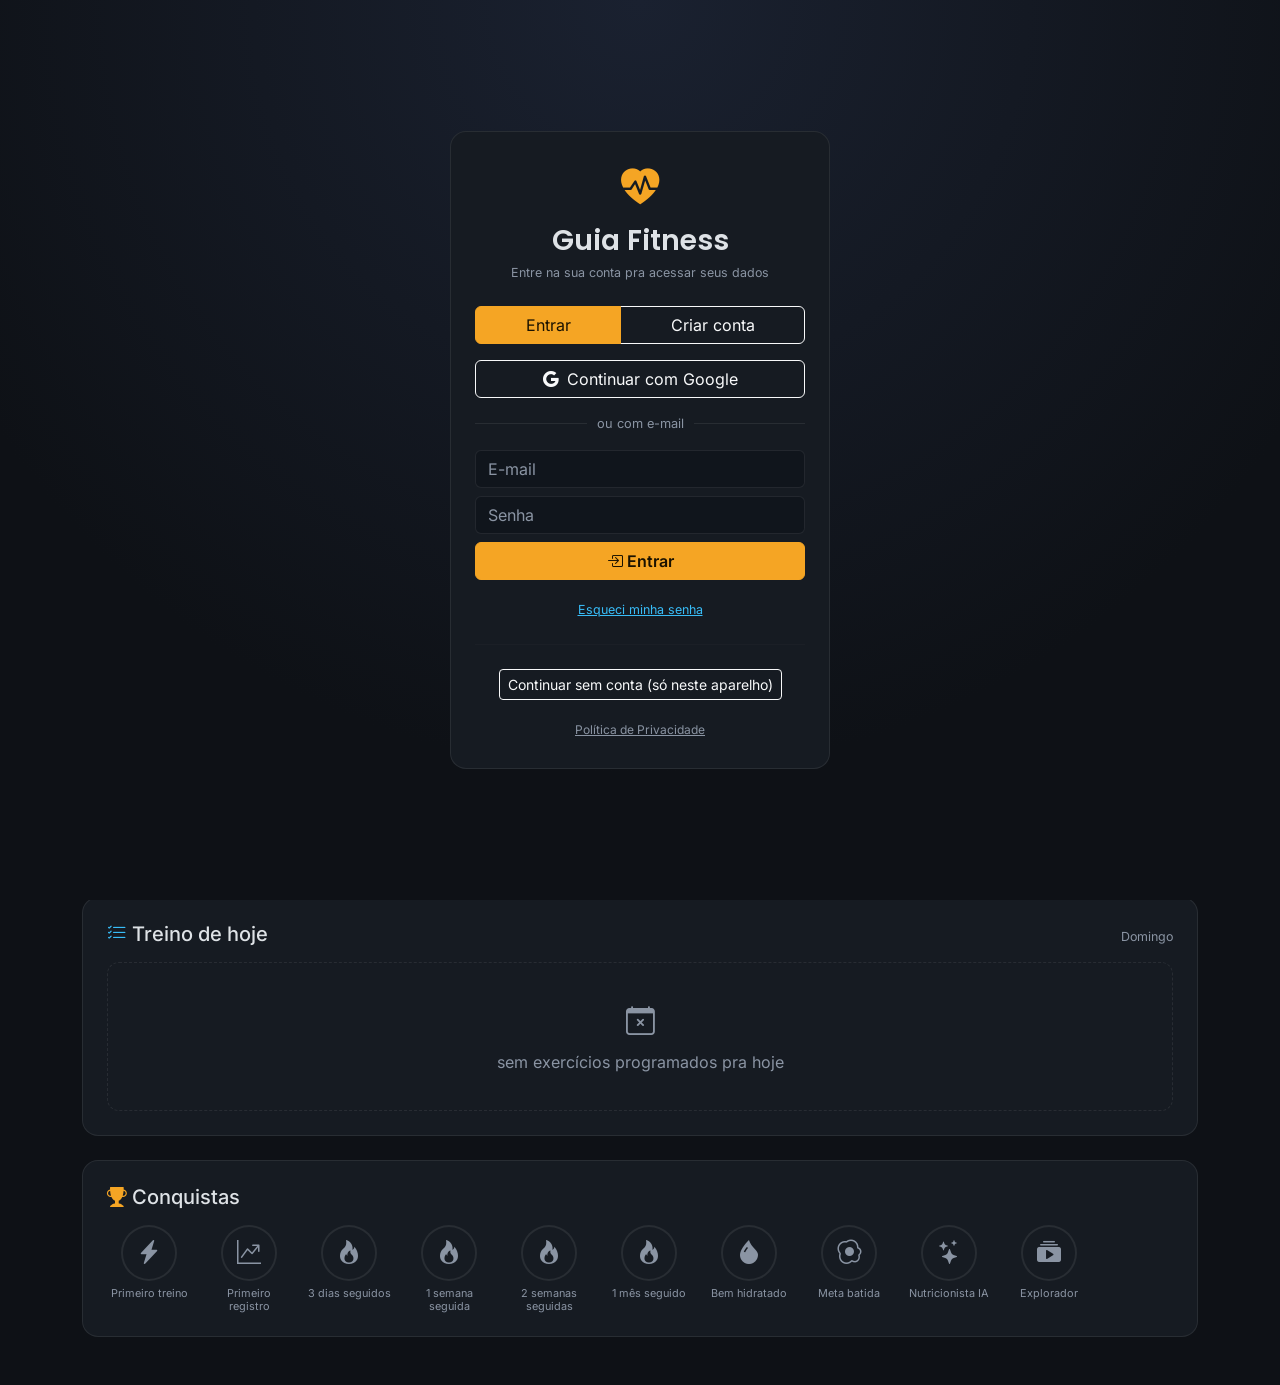
==== commit 95c7b7d9: "update" ====
--- a/index.html
+++ b/index.html
@@ -500,6 +500,9 @@
     <hr style="border-color:var(--line);" class="my-4">
     <div class="text-center">
       <button class="btn btn-sm btn-outline-light" id="authContinuarSemConta">Continuar sem conta (só neste aparelho)</button>
+    </div>
+    <div class="text-center mt-3">
+      <a href="privacidade.html" class="stat-sub" style="font-size:0.75rem;">Política de Privacidade</a>
     </div>
   </div>
 </div>
@@ -547,6 +550,9 @@
       <li class="nav-item" role="presentation">
         <button class="nav-link w-100 text-start" id="tab-agua-btn" data-bs-toggle="pill" data-bs-target="#tab-agua" type="button"><i class="bi bi-droplet-fill"></i> Água</button>
       </li>
+      <li class="nav-item" role="presentation">
+        <button class="nav-link w-100 text-start" id="tab-historico-btn" data-bs-toggle="pill" data-bs-target="#tab-historico" type="button"><i class="bi bi-clock-history"></i> Histórico</button>
+      </li>
     </ul>
 
     <div class="mt-4 pt-3 d-flex align-items-center justify-content-between" style="border-top:1px solid var(--line);">
@@ -677,6 +683,8 @@
         <h5 class="mb-2"><i class="bi bi-cloud-check accent-3"></i> Sincronização na nuvem (Google)</h5>
         <div class="stat-sub mb-3">Conecte sua conta Google pra salvar seus dados na nuvem e acessá-los de qualquer aparelho, automaticamente.</div>
         <div id="cloudConfigBox"></div>
+        <hr style="border-color:var(--line);" class="my-4">
+        <a href="privacidade.html" class="stat-sub"><i class="bi bi-shield-check"></i> Política de Privacidade</a>
       </div>
     </div>
 
@@ -1002,6 +1010,24 @@
             </div>
           </div>
         </div>
+      </div>
+    </div>
+
+    <!-- HISTÓRICO -->
+    <div class="tab-pane fade" id="tab-historico" role="tabpanel">
+      <div class="panel mb-4">
+        <h5 class="mb-3"><i class="bi bi-graph-up-arrow accent-4"></i> Progressão de carga</h5>
+        <div class="row g-2 mb-3">
+          <div class="col-md-6">
+            <select class="form-select" id="inpHistExercicio"><option value="">Selecione um exercício...</option></select>
+          </div>
+        </div>
+        <div id="histCargaChart"></div>
+      </div>
+
+      <div class="panel mb-4">
+        <h5 class="mb-3"><i class="bi bi-calendar3 accent-3"></i> Últimos 30 dias</h5>
+        <div id="histDiasList"></div>
       </div>
     </div>
 
@@ -1376,7 +1402,8 @@
     dietaProtocolo: 'fitness:dieta:protocolo',
     dietaConsumido: () => 'fitness:dieta:consumido:' + todayStr(),
     iaApiKey: 'fitness:ia:geminiApiKey',
-    conquistas: 'fitness:conquistas'
+    conquistas: 'fitness:conquistas',
+    cargaHistorico: 'fitness:cargaHistorico'
   };
 
   function ex(nome, series, categoria, descanso, duracao){
@@ -1447,6 +1474,7 @@
     aguaMetaManual: null,
     iaApiKey: '',
     conquistas: {},
+    cargaHistorico: [],
     selectedDay: todayDayName(),
     dietaPlano: {},
     dietaMeta: 2000,
@@ -1475,6 +1503,8 @@
   let cloudDb = null;
   let currentUser = null;
   let cloudSyncTimeout = null;
+  let cloudUnsubscribe = null;
+  const LOCAL_UPDATED_KEY = 'fitness:local:atualizadoEm';
 
   const CLOUD_SYNC_KEYS = new Set([
     KEYS.perfil, KEYS.pesos, KEYS.plano, KEYS.dietaPlano,
@@ -1483,7 +1513,7 @@
 
   function buildSyncPayload(){
     return {
-      atualizadoEm: new Date().toISOString(),
+      atualizadoEm: localStorage.getItem(LOCAL_UPDATED_KEY) || new Date().toISOString(),
       perfil: state.perfil,
       pesos: state.pesos,
       plano: state.plano,
@@ -1513,6 +1543,9 @@
     localStorage.setItem(KEYS.dietaHorarios, JSON.stringify(state.dietaHorarios));
     localStorage.setItem(KEYS.dietaProtocolo, JSON.stringify(state.dietaProtocolo));
     localStorage.setItem(KEYS.aguaMetaManual, JSON.stringify(state.aguaMetaManual));
+    // Alinha o relógio local com o que acabou de ser aplicado da nuvem, pra
+    // comparações futuras não acharem que o local está "mais novo" à toa.
+    if(data.atualizadoEm) localStorage.setItem(LOCAL_UPDATED_KEY, data.atualizadoEm);
 
     document.getElementById('inpProtocolo').value = state.dietaProtocolo;
     renderPerfilForm(); renderGreet();
@@ -1521,6 +1554,7 @@
     renderBiblioteca();
     renderMeals(); renderDietaStats();
     renderAgua();
+    renderDashboard();
   }
 
   async function pushToCloud(){
@@ -1535,26 +1569,51 @@
     cloudSyncTimeout = setTimeout(pushToCloud, 1500);
   }
 
+  // Resolve automaticamente qual versão é mais recente (local vs. nuvem) sem
+  // perguntar nada — e depois fica ouvindo mudanças da nuvem em tempo real,
+  // pra sincronizar sozinho se você usar outro aparelho.
   async function handlePostSignIn(){
     try{
       const docSnap = await cloudDb.collection('usuarios').doc(currentUser.uid).get();
+      const localAtualizadoEm = localStorage.getItem(LOCAL_UPDATED_KEY);
       if(docSnap.exists){
-        const usarNuvem = confirm('Encontramos dados salvos na nuvem para esta conta Google.\n\nOK = carregar dados da nuvem (substitui os deste aparelho)\nCancelar = manter os dados deste aparelho e enviar para a nuvem');
-        if(usarNuvem){
-          await applyCloudData(docSnap.data());
-          toast('Dados carregados da nuvem');
+        const cloudData = docSnap.data();
+        const cloudMaisNova = !localAtualizadoEm || (cloudData.atualizadoEm && cloudData.atualizadoEm > localAtualizadoEm);
+        if(cloudMaisNova){
+          await applyCloudData(cloudData);
+          toast('Dados sincronizados a partir da nuvem');
         } else {
           await pushToCloud();
-          toast('Dados deste aparelho enviados para a nuvem');
+          toast('Dados deste aparelho sincronizados com a nuvem');
         }
       } else {
         await pushToCloud();
-        toast('Conectado! Seus dados agora sincronizam com a nuvem');
+        toast('Conectado! Seus dados agora sincronizam automaticamente');
       }
+      iniciarSincronizacaoTempoReal();
     }catch(e){
       console.error(e);
       toast('Erro ao sincronizar com a nuvem', 'bi-exclamation-triangle');
     }
+  }
+
+  function iniciarSincronizacaoTempoReal(){
+    if(cloudUnsubscribe) { cloudUnsubscribe(); cloudUnsubscribe = null; }
+    if(!currentUser || !cloudDb) return;
+    cloudUnsubscribe = cloudDb.collection('usuarios').doc(currentUser.uid)
+      .onSnapshot(snap => {
+        if(!snap.exists || snap.metadata.hasPendingWrites) return; // ignora nosso próprio eco local
+        const data = snap.data();
+        const localAtualizadoEm = localStorage.getItem(LOCAL_UPDATED_KEY);
+        if(data.atualizadoEm && (!localAtualizadoEm || data.atualizadoEm > localAtualizadoEm)){
+          applyCloudData(data);
+          toast('Dados atualizados a partir de outro aparelho', 'bi-arrow-repeat');
+        }
+      }, (e) => console.error('erro na sincronização em tempo real', e));
+  }
+
+  function pararSincronizacaoTempoReal(){
+    if(cloudUnsubscribe){ cloudUnsubscribe(); cloudUnsubscribe = null; }
   }
 
   function initFirebase(config){
@@ -1568,7 +1627,7 @@
         renderCloudBox();
         renderOffcanvasAuthFooter();
         if(user){ hideAuthGate(); }
-        else { maybeShowAuthGate(); }
+        else { maybeShowAuthGate(); pararSincronizacaoTempoReal(); }
         if(isNewSignIn) handlePostSignIn();
       });
       return true;
@@ -1741,7 +1800,10 @@
   async function saveJSON(key, value){
     try{ localStorage.setItem(key, JSON.stringify(value)); }
     catch(e){ console.error('erro ao salvar', key, e); toast('Erro ao salvar — armazenamento do navegador indisponível', 'bi-exclamation-triangle'); }
-    if(CLOUD_SYNC_KEYS.has(key)) syncToCloudDebounced();
+    if(CLOUD_SYNC_KEYS.has(key)){
+      localStorage.setItem(LOCAL_UPDATED_KEY, new Date().toISOString());
+      syncToCloudDebounced();
+    }
   }
   async function loadJSON(key, fallback){
     try{
@@ -1928,6 +1990,117 @@
       return { label: d.label, valor: copos * 250 };
     });
   }
+
+  // ---------- HISTÓRICO DE TREINOS ----------
+  function renderHistDiasList(){
+    const box = document.getElementById('histDiasList');
+    if(!box) return;
+    const dias = ultimosNDias(30).slice().reverse(); // mais recente primeiro
+    box.innerHTML = dias.map(d => {
+      const listaDia = state.plano[d.diaSemana] || [];
+      let statusDia = {};
+      try{
+        const raw = localStorage.getItem('fitness:status:' + d.data);
+        if(raw) statusDia = JSON.parse(raw);
+      }catch(e){ statusDia = {}; }
+      const feitos = listaDia.filter(e => statusDia[e.id] === 'feito');
+      const cargasDoDia = state.cargaHistorico.filter(c => c.data === d.data);
+      if(listaDia.length === 0 && cargasDoDia.length === 0) return '';
+      const detalhes = feitos.map(e => {
+        const carga = cargasDoDia.find(c => c.exercicioNome === e.nome);
+        return `<div class="d-flex align-items-center gap-2 py-1">
+          <i class="bi bi-check-circle-fill accent-2"></i>
+          <span style="font-size:0.85rem;">${escapeHtml(e.nome)}</span>
+          ${carga ? `<span class="badge badge-dur">${fmt1(carga.peso)} kg</span>` : ''}
+        </div>`;
+      }).join('');
+      return `
+        <div class="mb-2">
+          <button class="btn btn-outline-light btn-sm w-100 d-flex justify-content-between align-items-center" data-toggle-dia="${d.data}">
+            <span>${d.diaSemana}, ${formatDate(d.data)}</span>
+            <span class="stat-sub mb-0">${feitos.length}/${listaDia.length} feitos</span>
+          </button>
+          <div class="d-none ps-3 pt-2" id="hist-dia-${d.data}">
+            ${detalhes || '<div class="stat-sub">nenhum exercício concluído nesse dia</div>'}
+          </div>
+        </div>`;
+    }).join('') || '<div class="empty-state"><i class="bi bi-calendar-x"></i>ainda não há histórico suficiente</div>';
+
+    box.querySelectorAll('[data-toggle-dia]').forEach(btn => {
+      btn.addEventListener('click', () => {
+        document.getElementById('hist-dia-' + btn.dataset.toggleDia).classList.toggle('d-none');
+      });
+    });
+  }
+
+  function renderHistExercicioSelect(){
+    const select = document.getElementById('inpHistExercicio');
+    const nomes = [...new Set(state.cargaHistorico.map(c => c.exercicioNome))].sort();
+    const valorAtual = select.value;
+    select.innerHTML = '<option value="">Selecione um exercício...</option>' +
+      nomes.map(n => `<option value="${escapeHtml(n)}">${escapeHtml(n)}</option>`).join('');
+    if(nomes.includes(valorAtual)) select.value = valorAtual;
+  }
+
+  function renderHistCargaChart(){
+    const box = document.getElementById('histCargaChart');
+    const nomeSelecionado = document.getElementById('inpHistExercicio').value;
+    if(!nomeSelecionado){
+      box.innerHTML = '<div class="stat-sub">escolha um exercício acima pra ver a evolução da carga usada</div>';
+      return;
+    }
+    const registros = state.cargaHistorico
+      .filter(c => c.exercicioNome === nomeSelecionado)
+      .sort((a,b) => a.data.localeCompare(b.data))
+      .slice(-20);
+    if(registros.length < 2){
+      box.innerHTML = '<div class="stat-sub">registre o peso usado nesse exercício em pelo menos 2 treinos pra ver o gráfico</div>';
+      return;
+    }
+    const w = 700, h = 280, marginX = 20, marginTop = 60, marginBottom = 34;
+    const pesosNum = registros.map(r => r.peso);
+    const min = Math.min(...pesosNum), max = Math.max(...pesosNum);
+    const pad = (max - min) * 0.15 || 1;
+    const yMin = min - pad, yMax = max + pad;
+    const stepX = registros.length > 1 ? (w - marginX*2) / (registros.length - 1) : 0;
+    const coords = registros.map((r, i) => {
+      const x = marginX + i * stepX;
+      const y = marginTop + (h - marginTop - marginBottom) * (1 - (r.peso - yMin) / (yMax - yMin));
+      return [x, y];
+    });
+    const pathD = coords.map((c,i) => (i===0?'M':'L') + c[0].toFixed(1) + ',' + c[1].toFixed(1)).join(' ');
+    const areaD = pathD + ' L' + coords[coords.length-1][0].toFixed(1) + ',' + (h-marginBottom) + ' L' + coords[0][0].toFixed(1) + ',' + (h-marginBottom) + ' Z';
+    const dots = coords.map((c,i) => `<circle cx="${c[0].toFixed(1)}" cy="${c[1].toFixed(1)}" r="5" fill="var(--accent-4)"><title>${fmt1(registros[i].peso)} kg — ${formatDate(registros[i].data)}</title></circle>`).join('');
+
+    const containerWidth = box.clientWidth || 320;
+    const scale = containerWidth / w;
+    const desiredPx = containerWidth < 500 ? 16 : 17;
+    const fontSizeUnits = Math.round(desiredPx / scale);
+
+    const labels = coords.map((c,i) => {
+      const alterna = i % 2 === 0 ? 0 : fontSizeUnits * 2;
+      return `<text x="${c[0].toFixed(1)}" y="${(c[1]-16-alterna).toFixed(1)}" text-anchor="middle" font-size="${fontSizeUnits}" style="fill:var(--text-1)" font-weight="700">${fmt1(registros[i].peso)}</text>`;
+    }).join('');
+    box.innerHTML = `
+      <svg viewBox="0 0 ${w} ${h}" style="width:100%; height:auto; display:block;">
+        <path d="${areaD}" fill="var(--accent-4)" opacity="0.12"></path>
+        <path d="${pathD}" fill="none" stroke="var(--accent-4)" stroke-width="2.5" stroke-linejoin="round" stroke-linecap="round"></path>
+        ${dots}
+        ${labels}
+      </svg>
+      <div class="d-flex justify-content-between stat-sub mt-1">
+        <span>${formatDate(registros[0].data)}</span>
+        <span>${formatDate(registros[registros.length-1].data)}</span>
+      </div>`;
+  }
+
+  function renderHistorico(){
+    renderHistExercicioSelect();
+    renderHistCargaChart();
+    renderHistDiasList();
+  }
+  document.getElementById('inpHistExercicio').addEventListener('change', renderHistCargaChart);
+  document.getElementById('tab-historico-btn').addEventListener('shown.bs.tab', renderHistorico);
 
   function renderBarChartSVG(box, items, metaValor, corVar){
     const maxValor = Math.max(metaValor || 0, ...items.map(i => i.valor), 1);
@@ -2274,6 +2447,19 @@
     state.status[id] = 'feito';
     await saveJSON(KEYS.status(), state.status);
     desbloquearConquista('primeiro_treino');
+
+    const exItem = (state.plano[todayDayName()] || []).find(e => e.id === id);
+    if(exItem){
+      const pesoStr = prompt('Peso usado em "' + exItem.nome + '" (kg) — deixe em branco se não se aplica:', '');
+      if(pesoStr !== null && pesoStr.trim() !== ''){
+        const pesoUsado = parseFloat(pesoStr);
+        if(pesoUsado > 0){
+          state.cargaHistorico.push({ data: todayStr(), exercicioNome: exItem.nome, peso: pesoUsado, series: exItem.series || '' });
+          await saveJSON(KEYS.cargaHistorico, state.cargaHistorico);
+        }
+      }
+    }
+
     renderExList();
     renderHojeStats();
   }
@@ -3178,6 +3364,15 @@
     toast('App instalado com sucesso!');
   });
 
+  // ---------- SERVICE WORKER (offline de verdade) ----------
+  if('serviceWorker' in navigator){
+    window.addEventListener('load', () => {
+      navigator.serviceWorker.register('sw.js').catch((e) => {
+        console.error('erro ao registrar service worker', e);
+      });
+    });
+  }
+
   document.querySelectorAll('#mainTabs .nav-link').forEach(btn => {
     btn.addEventListener('click', () => {
       const oc = bootstrap.Offcanvas.getInstance(document.getElementById('mainMenu'));
@@ -3238,6 +3433,7 @@
     state.aguaMetaManual = await loadJSON(KEYS.aguaMetaManual, null);
     state.iaApiKey = await loadJSON(KEYS.iaApiKey, '');
     state.conquistas = await loadJSON(KEYS.conquistas, {});
+    state.cargaHistorico = await loadJSON(KEYS.cargaHistorico, []);
     state.dietaPlano = await loadJSON(KEYS.dietaPlano, JSON.parse(JSON.stringify(DEFAULT_DIETA_PLANO)));
     state.dietaMeta = await loadJSON(KEYS.dietaMeta, 2000);
     state.dietaHorarios = await loadJSON(KEYS.dietaHorarios, {});
